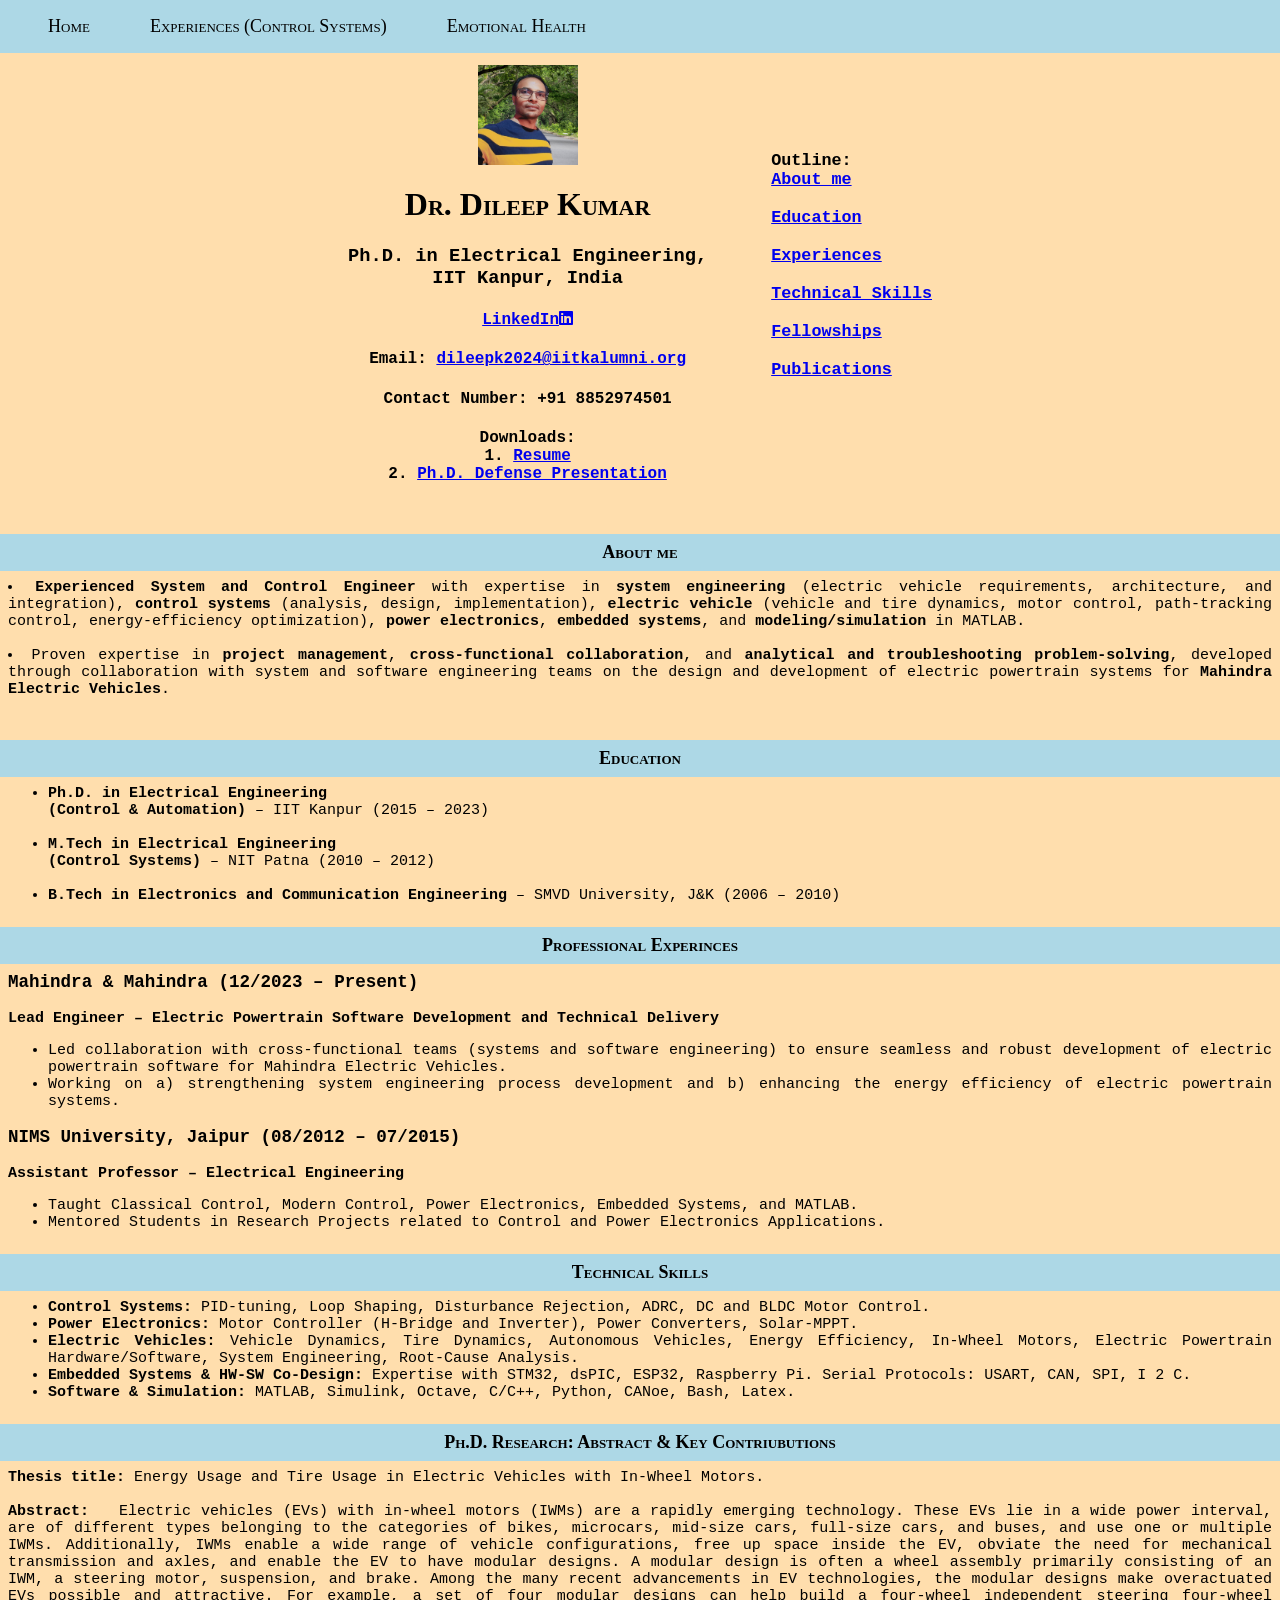
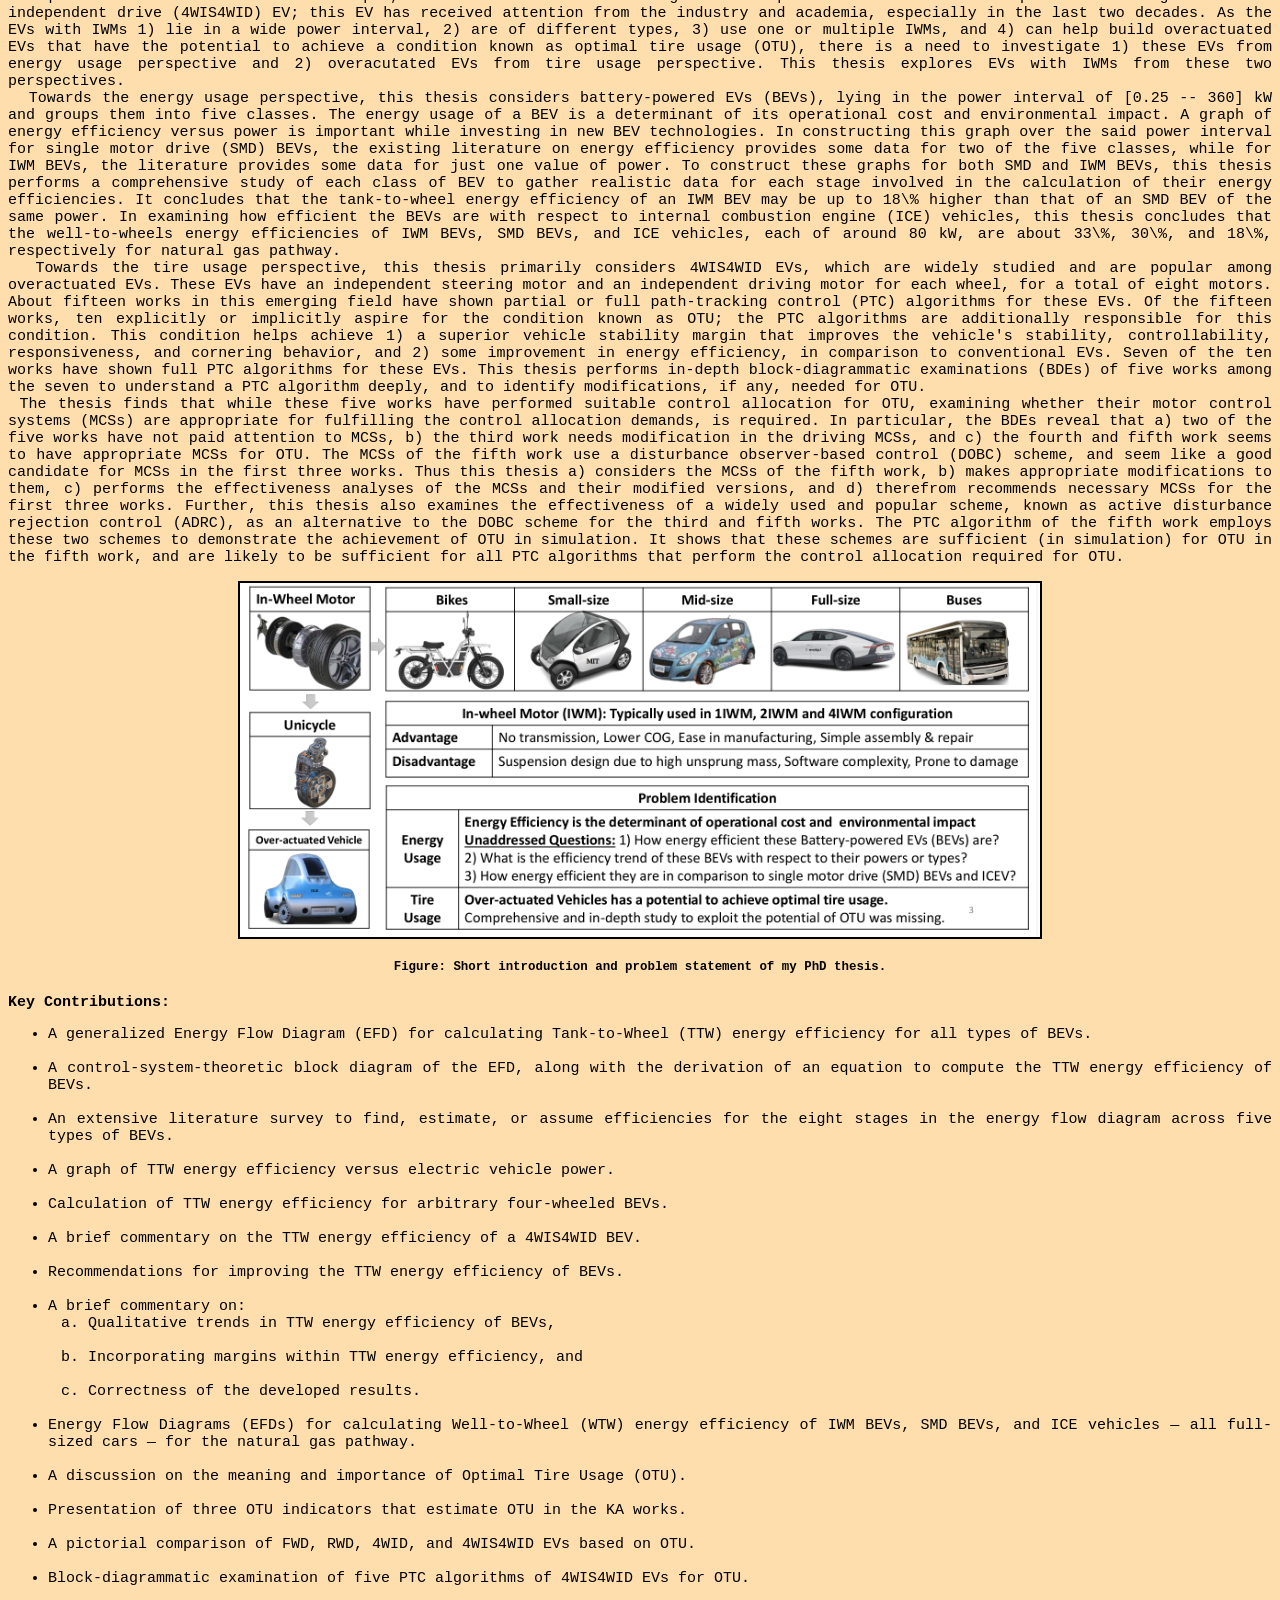
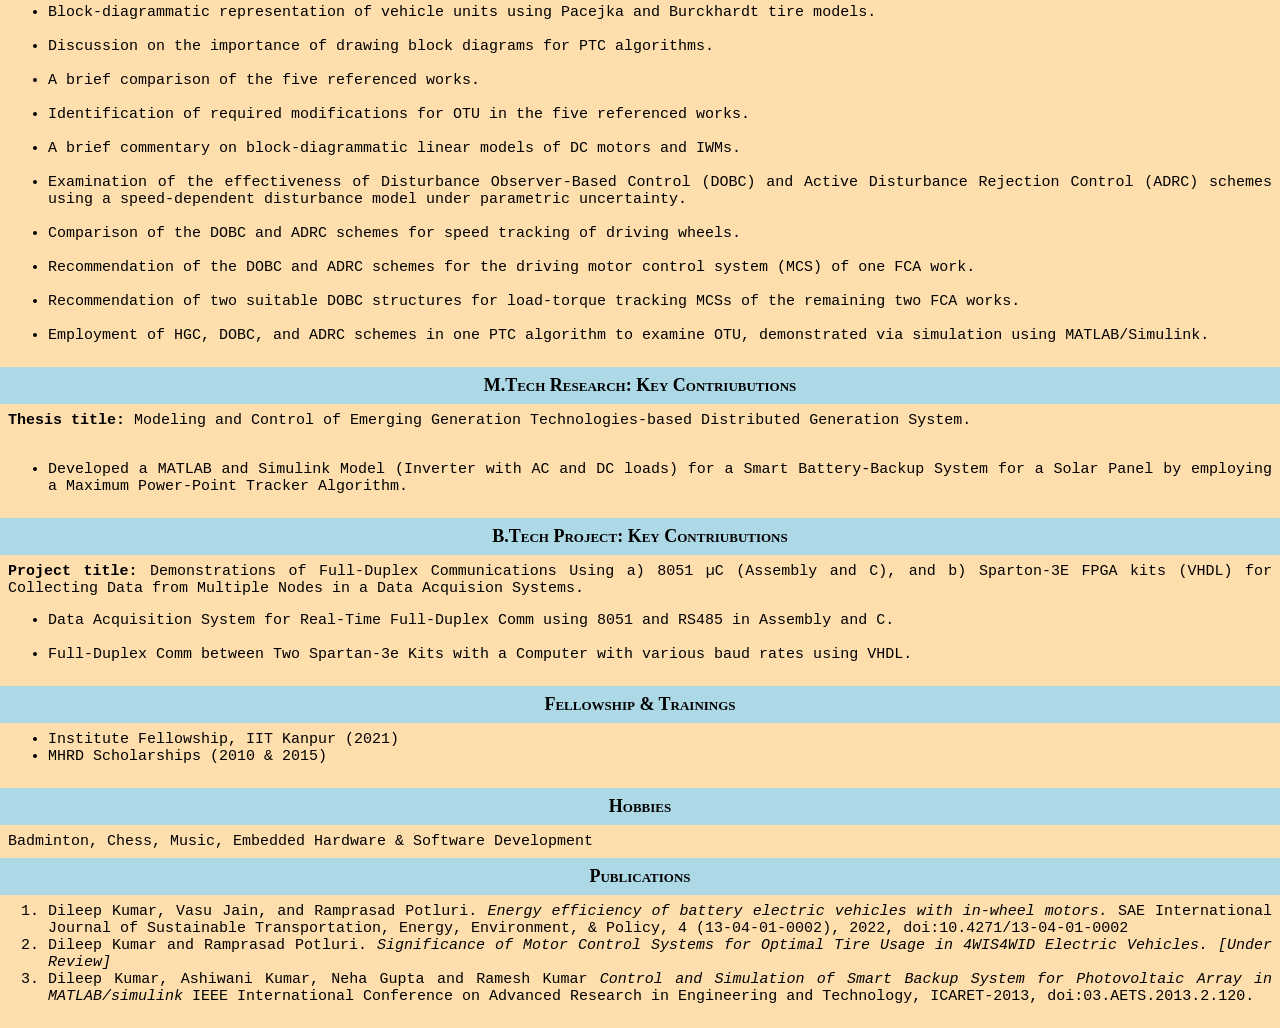
==== index.html @ 2fe5a723 "Update index.html" ====
<!DOCTYPE html PUBLIC "-//W3C//DTD HTML 4.01 Transitional//EN">

<!DOCTYPE html>
<html lang="en">
<head>

<body bgcolor="#FFDEAD">
<meta charset="utf-8" />
<meta http-equiv="content-type" content="text/html; charset=UTF-8">
<meta http-equiv="X-UA-Compatible" content="IE=edge,chrome=1" />
<title>Dr. Dileep Kumar</title>
<meta name="generator" content="DocPad v6.79.4" />
  <!-- Mobile viewport optimized: h5bp.com/viewport -->
<meta name="viewport" content="width=max-width" />
 <link rel="stylesheet" href="https://cdnjs.cloudflare.com/ajax/libs/font-awesome/6.5.0/css/all.min.css" />
 
    <style>
        body {
            margin: 0;
	    font-family:  "Georgia";
        }
        .navbar {
            background-color: lightblue;
            overflow: hidden;
            display: flex;
            padding: 16px 20px;
        }
        .navbar a {
            color: black;
            text-decoration: none;
            padding: 3px 20px;
            margin: 0 8px;
            font-size: 18px;
        }
        .navbar a:hover {
            background-color: blue;
            border-radius: 2px;
        }
    </style>

       <div class="navbar" > <font style="font-family: Georgia;
   font-variant: small-caps; font-size: 100%"> 
       <a href="index.html">Home</a>
     <!-----    <a href="Research.html">Research Works</a> --->
        <a href="Expertise.html">  Experiences (Control Systems)</a>
	<a href="Emotional.html"> Emotional Health</a>
	</font>
       </div>
       
 <!----- <font face="verdana ref"> --->


      <font face="Courier New">
 <table cellspacing="0" cellpadding="12" border="0" align="center">
  <tbody>
   <tr>
 <td  align="center" bgcolor="#FFDEAD">
       <img src="Photo10.png" align="middle" width="100" height="100">
      <h1 align="center"> <font style="font-family: Georgia;
   font-variant: small-caps; font-size: 100%">Dr. Dileep
   Kumar </font> </h1>
      <h3 align="center" > <font style="font-family: courier;
   font-variant:  font-size: 50%"> Ph.D. in Electrical Engineering, <br>
	  IIT Kanpur, India</h3>
      
      <h4 align="center" > <font style="font-family: courier;
   font-variant: font-size:
   50%"> <a href="https://www.linkedin.com/in/dlpkmr53/"
   target="_blank"> LinkedIn<i class="fab fa-linkedin"></i> </a>
      </h4>


      
  
      <h4 align="center" > <font style="font-family: courier;
   font-variant: font-size:
   50%"> 
  Email: <a href="mailto:dileepk2024@iitkalumni.org">dileepk2024@iitkalumni.org</a>
      </h4>

      
      <h4 align="center" > <font style="font-family: courier;
   font-variant: font-size: 50%"> Contact Number: +91 8852974501
      </h4>
      
 <h4 align="center" > <font style="font-family: courier; font-variant:
   font-size: 50%"> Downloads: <br> 1. <a href="Resume_Dileep.pdf" download> Resume</a> <br> 2. <a href="Final_Presentation.pdf" download> Ph.D. Defense Presentation</a>
 </h4>
 
     
      
      

 
    </td>
    <td style="font-size:25" bgcolor="#FFDEAD">

       <header id="header" class="fixed-top">
    <div class="container-fluid d-flex justify-content-between align-items-center">


      <a href="index.html" class="logo"></a>

     

	  <h6 align="left" > <font style="font-family: courier;
   font-variant: font-size: 100%"> 
          <ul style="list-style: none;">
	   <li> <strong> Outline: </strong></li> 
	   <li><a href="#Aboutme"> About me</a></li> <br>
	   <li><a href="#Education"> Education </a></li> <br>
	   <li><a href="#Experiences"> Experiences </a></li> <br>
           <li><a href="#Skills">Technical Skills</a></li> <br>
	    <li><a href="#Fellowship">Fellowships</a></li> <br>
          <li><a href="#Publications"> Publications </a></li>
        </ul>
       </h6>

  </header><!-- End Header -->

    </td>
   </tr>

   
  </tbody>
 </table>


 <font face="Courier New">
 <table align="center" cellspacing="0" cellpadding="8" border="0">
  <tbody>
       <tr>

     
   </tr>
    
    
 <!---------------------Personal Information----------------------------->


   
   <tr id="Aboutme"> 
    <td  colspan="2" align="middle" bgcolor="lightblue" style="font-size:18"> 
   <b><font style="font-family: Georgia; font-variant: small-caps;
   font-size: 100%">About me </font> </b>
    </td>
   </tr>
  
   <tr>
    <td  colspan="2" style="font-size:15" bgcolor="#FFDEAD" align = "justify">
   <li> <strong>Experienced System and Control Engineer</strong> with expertise in 
  <strong>system engineering</strong> (electric vehicle requirements, architecture, and integration), 
  <strong>control systems</strong> (analysis, design, implementation), 
  <strong>electric vehicle</strong> (vehicle and tire dynamics, motor
  control, path-tracking control, energy-efficiency optimization),
  <strong>power electronics</strong>, 
  <strong>embedded systems</strong>, and 
  <strong>modeling/simulation</strong> in MATLAB. </li> <br>


 <li> Proven expertise in <strong>project management</strong>, 
    <strong>cross-functional collaboration</strong>, and 
  <strong>analytical and troubleshooting problem-solving</strong>, 
  developed through collaboration with system and software engineering teams 
  on the design and development of electric powertrain systems for 
  <strong>Mahindra Electric Vehicles</strong>.  </li> <br>
<br>


    </td> <br>

   


 
   

   </tr>

  
   
  <tr id="Education">
    <td colspan="2" align="middle" bgcolor="lightblue"
    style="font-size:18">
   <b><font style="font-family: Georgia; font-variant: small-caps;
   font-size: 100%"> Education</font> </b>
    </td>
  </tr>

  
   <tr>
    <td  colspan="2" style="font-size:15" bgcolor="#FFDEAD" align = "justify">
 <ul>
            <li><strong>Ph.D. in Electrical Engineering <br> (Control & Automation)</strong> – IIT Kanpur (2015 – 2023)</li> <br>
            <li><strong>M.Tech in Electrical Engineering <br> (Control Systems)</strong> – NIT Patna (2010 – 2012)</li> <br>
            <li><strong>B.Tech in Electronics and Communication Engineering</strong> – SMVD University, J&K (2006 – 2010)</li>
        </ul>
    </td>
   </tr>


    <tr id="Experiences">
    <td colspan="2" align="middle" bgcolor="lightblue"
    style="font-size:18">
   <b><font style="font-family: Georgia; font-variant: small-caps;
   font-size: 100%"> Professional Experinces</font> </b>
    </td>
  </tr>

  
   <tr>
    <td  colspan="2" style="font-size:15" bgcolor="#FFDEAD" align = "justify">
 <h3>Mahindra & Mahindra (12/2023 – Present)</h3>
        <p><strong>Lead Engineer – Electric Powertrain Software Development and Technical  Delivery</strong></p>
        <ul>
                       <li>Led collaboration with cross-functional
teams (systems and software engineering) to ensure seamless and robust
development of electric powertrain software for Mahindra Electric
			 Vehicles.</li>

		       <li> Working on a) strengthening system
engineering process development and b) enhancing the energy efficiency
of electric powertrain systems. </li>
	</ul>
        
        <h3>NIMS University, Jaipur (08/2012 – 07/2015)</h3>
        <p><strong>Assistant Professor – Electrical Engineering</strong></p>
        <ul>
          <li>Taught Classical Control, Modern Control, Power Electronics, Embedded Systems, and MATLAB. </li>
	  <li> Mentored Students in Research Projects related to Control and Power Electronics Applications. </li>
        </ul>
       

    </td>

   </tr>
 


   
    <tr id="Skills">
    <td colspan="2" align="middle" bgcolor="lightblue"
    style="font-size:18">
   <b><font style="font-family: Georgia; font-variant: small-caps;
   font-size: 100%"> Technical Skills</font> </b>
    </td>
  </tr>

  
   <tr>
    <td  colspan="2" style="font-size:15" bgcolor="#FFDEAD" align = "justify">


       <ul>


	 <li><strong>	 Control Systems:</strong>  PID-tuning, Loop Shaping, Disturbance Rejection, ADRC, DC and BLDC Motor Control.</li>

	 
	 <li><strong> Power Electronics:</strong>  Motor Controller (H-Bridge
	 and Inverter), Power Converters, Solar-MPPT.</li>

	 <li><strong> Electric Vehicles:</strong>  Vehicle Dynamics, Tire
Dynamics, Autonomous Vehicles, Energy Efficiency, In-Wheel Motors,
Electric Powertrain Hardware/Software, System Engineering, Root-Cause
Analysis.
</li>
	 
	 <li><strong>Embedded Systems & HW-SW Co-Design:</strong>  Expertise
	 with STM32, dsPIC, ESP32, Raspberry Pi.  Serial Protocols:
	 USART, CAN, SPI, I 2 C.

	 
	 <li><strong> Software & Simulation:</strong>  MATLAB, Simulink, Octave,
C/C++, Python, CANoe, Bash, Latex.</li>

	 
	
    </td>

   </tr>

   
  <tr id="Education">
    <td colspan="2" align="middle" bgcolor="lightblue"
    style="font-size:18">
   <b><font style="font-family: Georgia; font-variant: small-caps;
   font-size: 100%">  Ph.D. Research: Abstract & Key Contriubutions</font> </b>
    </td>
  </tr>

  
   <tr>
    <td  colspan="2" style="font-size:15" bgcolor="#FFDEAD" align = "justify">
      
	
      <strong> Thesis title: </strong> Energy Usage and Tire Usage in
      Electric Vehicles with In-Wheel Motors. <br> <br>

      <strong> Abstract: </strong> &nbsp; Electric vehicles (EVs) with
  in-wheel motors (IWMs) are a rapidly emerging technology. These EVs
  lie in a wide power interval, are of different types belonging to
  the categories of bikes, microcars, mid-size cars, full-size cars,
  and buses, and use one or multiple IWMs. Additionally, IWMs enable a
  wide range of vehicle configurations, free up space inside the EV,
  obviate the need for mechanical transmission and axles, and enable
  the EV to have modular designs. A modular design is often a wheel
  assembly primarily consisting of an IWM, a steering motor,
  suspension, and brake.  Among the many recent advancements in EV
  technologies, the modular designs make overactuated EVs possible and
  attractive. For example, a set of four modular designs can help
  build a four-wheel independent steering four-wheel independent drive
  (4WIS4WID) EV; this EV has received attention from the industry and
  academia, especially in the last two decades. As the EVs with IWMs
  1) lie in a wide power interval, 2) are of different types, 3) use
  one or multiple IWMs, and 4) can help build overactuated EVs that
  have the potential to achieve a condition known as optimal tire
  usage (OTU), there is a need to investigate 1) these EVs from energy
  usage perspective and 2) overacutated EVs from tire usage
  perspective. This thesis explores EVs with IWMs from these two
  perspectives.
<br>
 &nbsp; Towards the energy usage perspective, this thesis considers
  battery-powered EVs (BEVs), lying in the power interval of [0.25 --
  360] kW and groups them into five classes. The energy usage of a BEV
  is a determinant of its operational cost and environmental impact. A
  graph of energy efficiency versus power is important while investing
  in new BEV technologies. In constructing this graph over the said
  power interval for single motor drive (SMD) BEVs, the existing
  literature on energy efficiency provides some data for two of the
  five classes, while for IWM BEVs, the literature provides some data
  for just one value of power. To construct these graphs for both SMD
  and IWM BEVs, this thesis performs a comprehensive study of each
  class of BEV to gather realistic data for each stage involved in the
  calculation of their energy efficiencies. It concludes that the
  tank-to-wheel energy efficiency of an IWM BEV may be up to 18\%
  higher than that of an SMD BEV of the same power. In examining how
  efficient the BEVs are with respect to internal combustion engine
  (ICE) vehicles, this thesis concludes that the well-to-wheels energy
  efficiencies of IWM BEVs, SMD BEVs, and ICE vehicles, each of around
  80 kW, are about 33\%, 30\%, and 18\%, respectively for natural gas
  pathway.
<br>
 &nbsp; Towards the tire usage perspective, this thesis primarily considers
  4WIS4WID EVs, which are widely studied and are popular among
  overactuated EVs. These EVs have an independent steering motor and
  an independent driving motor for each wheel, for a total of eight
  motors. About fifteen works in this emerging field have shown
  partial or full path-tracking control (PTC) algorithms for these
  EVs. Of the fifteen works, ten explicitly or implicitly aspire for
  the condition known as OTU; the PTC algorithms are additionally
  responsible for this condition. This condition helps achieve 1) a
  superior vehicle stability margin that improves the vehicle's
  stability, controllability, responsiveness, and cornering behavior,
  and 2) some improvement in energy efficiency, in comparison to
  conventional EVs. Seven of the ten works have shown full PTC
  algorithms for these EVs. This thesis performs in-depth
  block-diagrammatic examinations (BDEs) of five works among the seven
  to understand a PTC algorithm deeply, and to identify modifications,
  if any, needed for OTU.

      <br>
  &nbsp;The thesis finds that while these five works have performed suitable
  control allocation for OTU, examining whether their motor control
  systems (MCSs) are appropriate for fulfilling the control allocation
  demands, is required. In particular, the BDEs reveal that a) two of
  the five works have not paid attention to MCSs, b) the third work
  needs modification in the driving MCSs, and c) the fourth and fifth
  work seems to have appropriate MCSs for OTU. The MCSs of the fifth
  work use a disturbance observer-based control (DOBC) scheme, and
  seem like a good candidate for MCSs in the first three works. Thus
  this thesis a) considers the MCSs of the fifth work, b) makes
  appropriate modifications to them, c) performs the effectiveness
  analyses of the MCSs and their modified versions, and d) therefrom
  recommends necessary MCSs for the first three works. Further, this
  thesis also examines the effectiveness of a widely used and popular
  scheme, known as active disturbance rejection control (ADRC), as an
  alternative to the DOBC scheme for the third and fifth works. The
  PTC algorithm of the fifth work employs these two schemes to
  demonstrate the achievement of OTU in simulation. It shows that
  these schemes are sufficient (in simulation) for OTU in the fifth
  work, and are likely to be sufficient for all PTC algorithms that
      perform the control allocation required for OTU.
      <br> 

      
       <center>
	 <figure>
	   <img src="PS.png" alt="Description of image" style="border: 2px solid #000; border-radius: 0px; width: 800px; ">
	    <figcaption> <h5> Figure: Short introduction and problem
	    statement of my PhD thesis. </h5> </figcaption>
    </figure>
       </center>
       
<strong> Key Contributions: </strong>
<ul>
  <li>A generalized Energy Flow Diagram (EFD) for calculating Tank-to-Wheel (TTW) energy efficiency for all types of BEVs.</li> <br>
  
  <li>A control-system-theoretic block diagram of the EFD, along with the derivation of an equation to compute the TTW energy efficiency of BEVs.</li><br>
  
  <li>An extensive literature survey to find, estimate, or assume efficiencies for the eight stages in the energy flow diagram across five types of BEVs.</li><br>
  
  <li>A graph of TTW energy efficiency versus electric vehicle power.</li>
  <br>
  <li>Calculation of TTW energy efficiency for arbitrary four-wheeled BEVs.</li><br>
  
  <li>A brief commentary on the TTW energy efficiency of a 4WIS4WID BEV.</li><br>
  
  <li>Recommendations for improving the TTW energy efficiency of BEVs.</li><br>
  
  <li>A brief commentary on:  
    <ol type="a">
      <li>Qualitative trends in TTW energy efficiency of BEVs,</li><br>
      <li>Incorporating margins within TTW energy efficiency, and</li><br>
      <li>Correctness of the developed results.</li><br>
    </ol>
  </li>
  
  <li>Energy Flow Diagrams (EFDs) for calculating Well-to-Wheel (WTW) energy efficiency of IWM BEVs, SMD BEVs, and ICE vehicles — all full-sized cars — for the natural gas pathway.</li><br>
  
  <li>A discussion on the meaning and importance of Optimal Tire Usage (OTU).</li><br>
  
  <li>Presentation of three OTU indicators that estimate OTU in the KA works.</li><br>
  
  <li>A pictorial comparison of FWD, RWD, 4WID, and 4WIS4WID EVs based on OTU.</li><br>
  
  <li>Block-diagrammatic examination of five PTC algorithms of 4WIS4WID EVs for OTU.</li><br>
  
  <li>Block-diagrammatic representation of vehicle units using Pacejka and Burckhardt tire models.</li><br>
  
  <li>Discussion on the importance of drawing block diagrams for PTC algorithms.</li><br>
  
  <li>A brief comparison of the five referenced works.</li><br>
  
  <li>Identification of required modifications for OTU in the five referenced works.</li><br>
  
  <li>A brief commentary on block-diagrammatic linear models of DC motors and IWMs.</li><br>
  
  <li>Examination of the effectiveness of Disturbance Observer-Based Control (DOBC) and Active Disturbance Rejection Control (ADRC) schemes using a speed-dependent disturbance model under parametric uncertainty.</li><br>
  
  <li>Comparison of the DOBC and ADRC schemes for speed tracking of driving wheels.</li><br>
  
  <li>Recommendation of the DOBC and ADRC schemes for the driving motor control system (MCS) of one FCA work.</li><br>
  
  <li>Recommendation of two suitable DOBC structures for load-torque tracking MCSs of the remaining two FCA works.</li><br>
  
  <li>Employment of HGC, DOBC, and ADRC schemes in one PTC algorithm to examine OTU, demonstrated via simulation using MATLAB/Simulink.</li>
</ul>
    </td>
   </tr>


     
  <tr id="Education">
    <td colspan="2" align="middle" bgcolor="lightblue"
    style="font-size:18">
   <b><font style="font-family: Georgia; font-variant: small-caps;
   font-size: 100%">  M.Tech Research: Key Contriubutions</font> </b>
    </td>
  </tr>

  
   <tr>
    <td  colspan="2" style="font-size:15" bgcolor="#FFDEAD" align = "justify">
      

	 <strong> Thesis title: </strong> Modeling and Control of Emerging Generation Technologies-based Distributed Generation System.

      <ul> 
      <br> 
            <li> Developed a MATLAB and Simulink Model (Inverter with
AC and DC loads) for a Smart Battery-Backup System for a Solar Panel
by employing a Maximum Power-Point Tracker Algorithm.</li> 
        </ul>
    </td>
   </tr>

     
  <tr id="Education">
    <td colspan="2" align="middle" bgcolor="lightblue"
    style="font-size:18">
   <b><font style="font-family: Georgia; font-variant: small-caps;
   font-size: 100%">  B.Tech Project: Key Contriubutions</font> </b>
    </td>
  </tr>

  
   <tr>
    <td  colspan="2" style="font-size:15" bgcolor="#FFDEAD" align = "justify">
      

	<strong> Project title: </strong> Demonstrations of Full-Duplex
       Communications Using a) 8051 µC (Assembly and C), and b) Sparton-3E
       FPGA kits (VHDL) for Collecting Data from Multiple Nodes in a
	Data Acquision Systems. <br>
	<ul>
            <li> Data Acquisition System for Real-Time Full-Duplex
	      Comm using 8051 and RS485 in Assembly and C. </li> <br>
	    <li>Full-Duplex Comm between Two Spartan-3e Kits with a
Computer with various baud rates using VHDL. </li>
        </ul>
    </td>
   </tr>

   
    <tr id="Fellowship">
    <td colspan="2" align="middle" bgcolor="lightblue"
    style="font-size:18">
   <b><font style="font-family: Georgia; font-variant: small-caps;
   font-size: 100%"> Fellowship & Trainings</font> </b>
    </td>
  </tr>

  
   <tr>
    <td  colspan="2" style="font-size:15" bgcolor="#FFDEAD" align = "justify">

 <ul>
            <li>Institute Fellowship, IIT Kanpur (2021)</li>
            <li>MHRD Scholarships (2010 & 2015)</li>
        </ul>
    </td>

   </tr>


   
   
    <tr>
    <td colspan="2" align="middle" bgcolor="lightblue"
    style="font-size:18">
   <b><font style="font-family: Georgia; font-variant: small-caps;
   font-size: 100%"> Hobbies</font> </b>
    </td>
  </tr>

  
   <tr>
    <td  colspan="2" style="font-size:15" bgcolor="#FFDEAD" align = "justify">


        <p>Badminton, Chess, Music, Embedded Hardware & Software Development</p>
       
    </td>

   </tr>

    <tr>
    <td colspan="2" align="middle" bgcolor="lightblue"
    style="font-size:18">
   <b> <font style="font-family: Georgia; font-variant: small-caps;
   font-size: 100%">Publications</font></b>     
    </td>
  </tr>
  
   <tr id="Publications" bgcolor="#FFDEAD">
    <td colspan="2" style="font-size:15" align = "justify">
     <ol>
      <li>Dileep Kumar, Vasu Jain, and Ramprasad Potluri.<em> Energy
efficiency of battery electric vehicles with in-wheel motors. </em>
SAE International Journal of Sustainable Transportation, Energy,
Environment, & Policy, 4 (13-04-01-0002), 2022,
	doi:10.4271/13-04-01-0002</li>
       <li>Dileep Kumar and Ramprasad Potluri.<em> Significance of
Motor Control Systems for Optimal Tire Usage in 4WIS4WID Electric
	   Vehicles. [Under Review] </em> </li>
      <li>Dileep Kumar, Ashiwani Kumar, Neha Gupta and Ramesh
Kumar <em> Control and Simulation of Smart Backup System for
Photovoltaic Array in MATLAB/simulink </em> IEEE International
Conference on Advanced Research in Engineering and Technology,
ICARET-2013, doi:03.AETS.2013.2.120. </li>
    </ol></td>
   </tr>

 
   
  </tbody>
 </table>

</body>
</html>
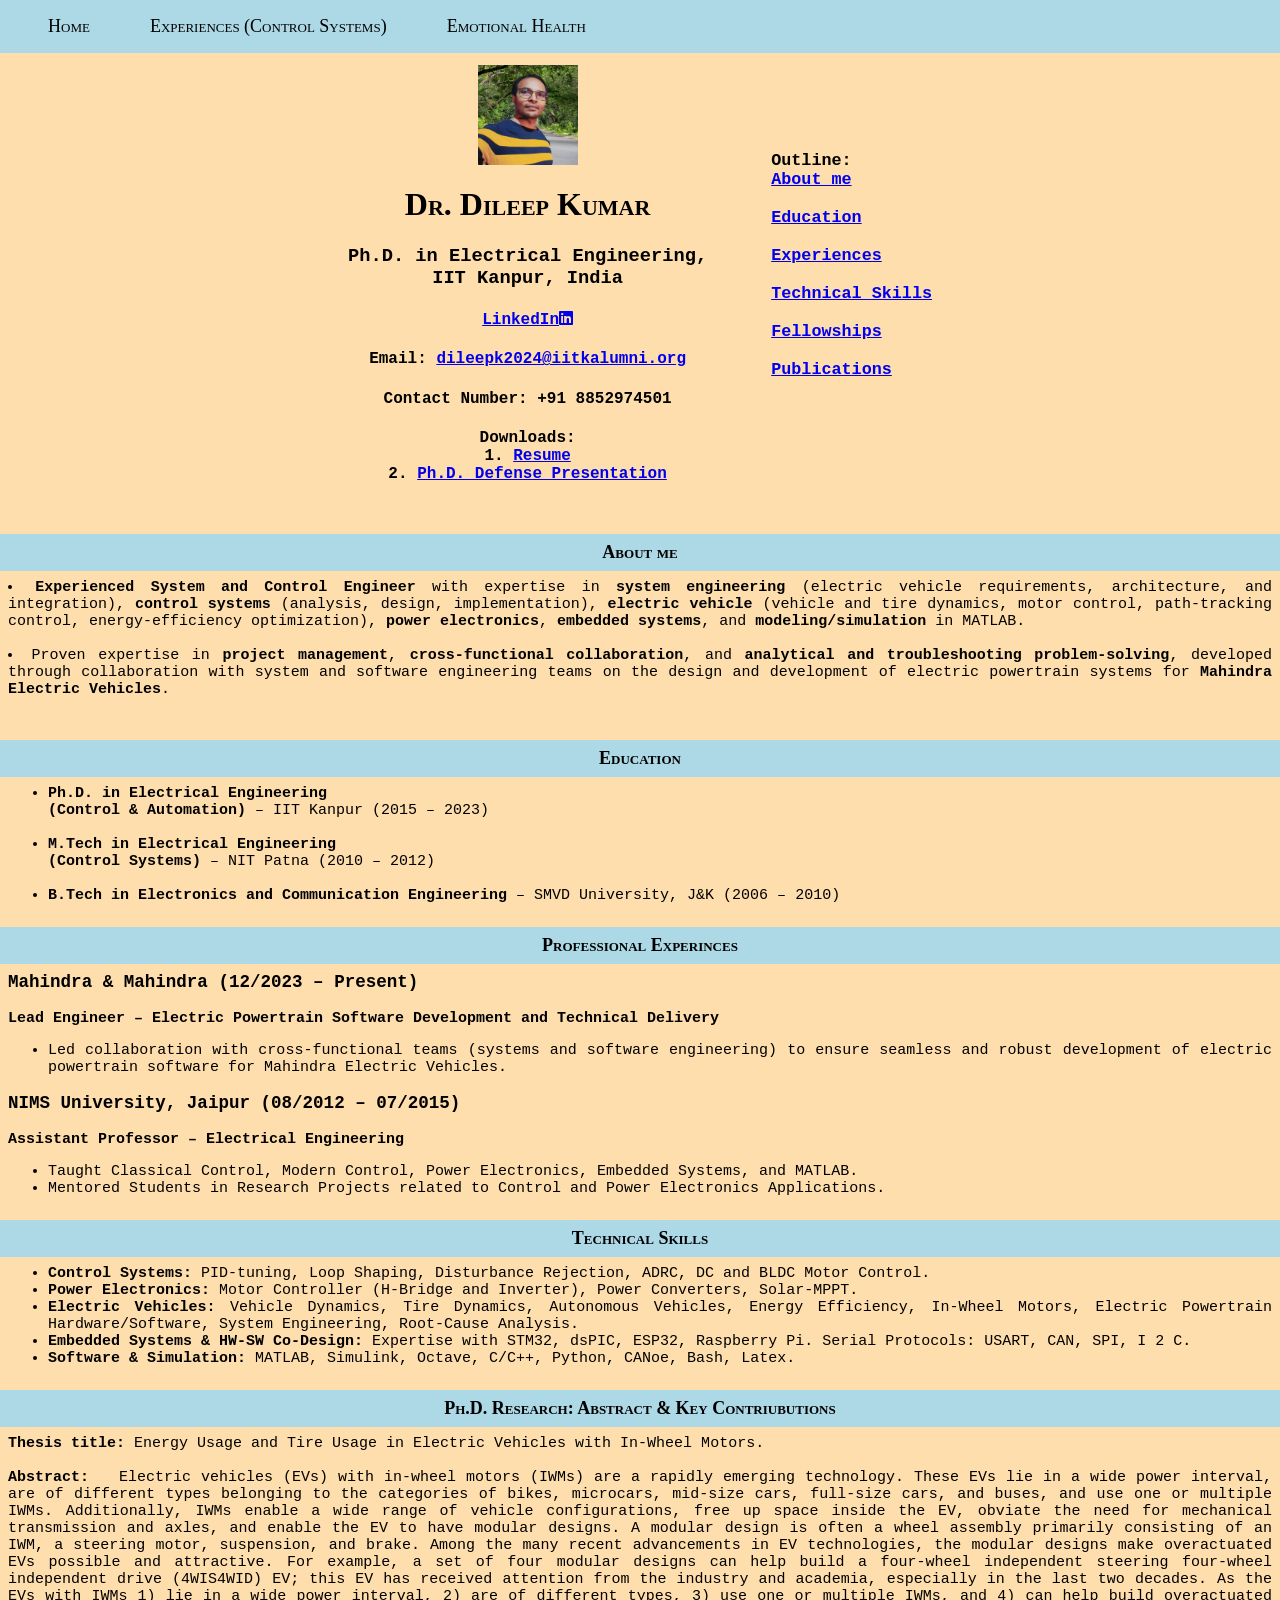
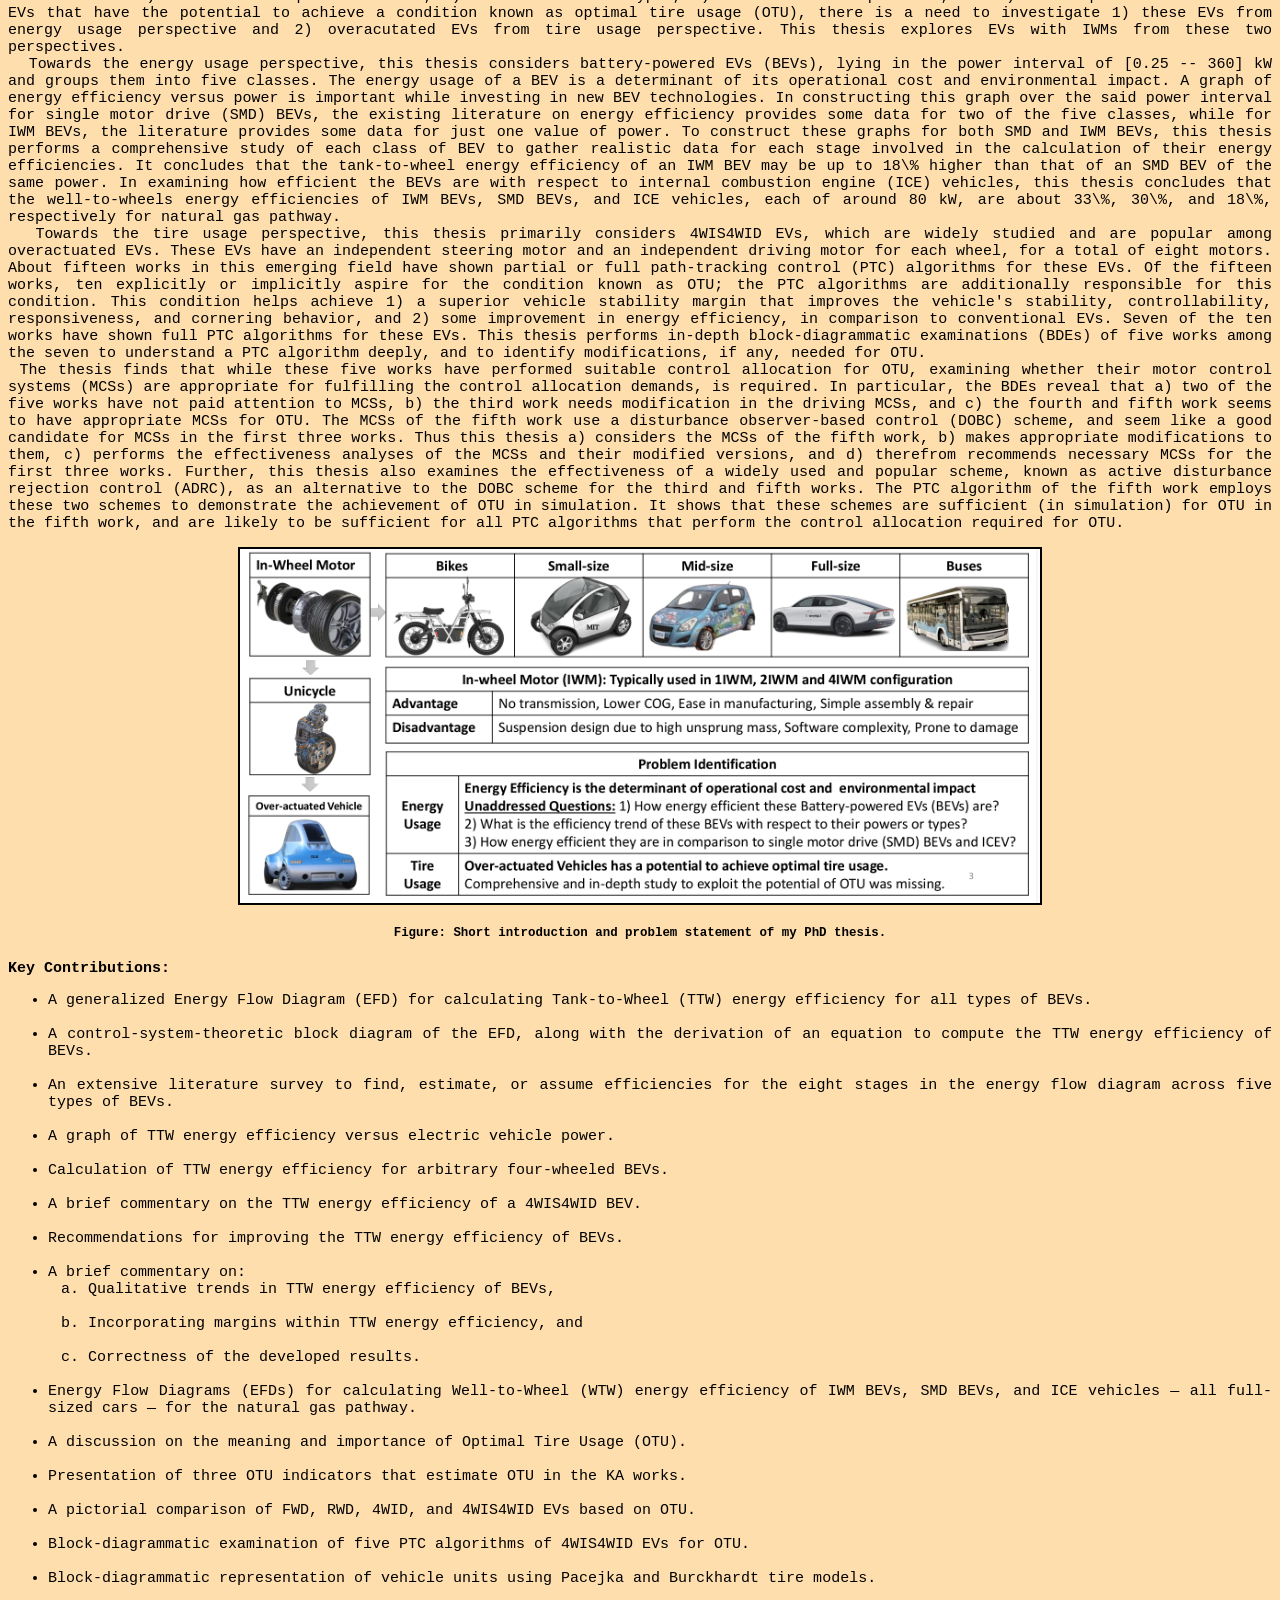
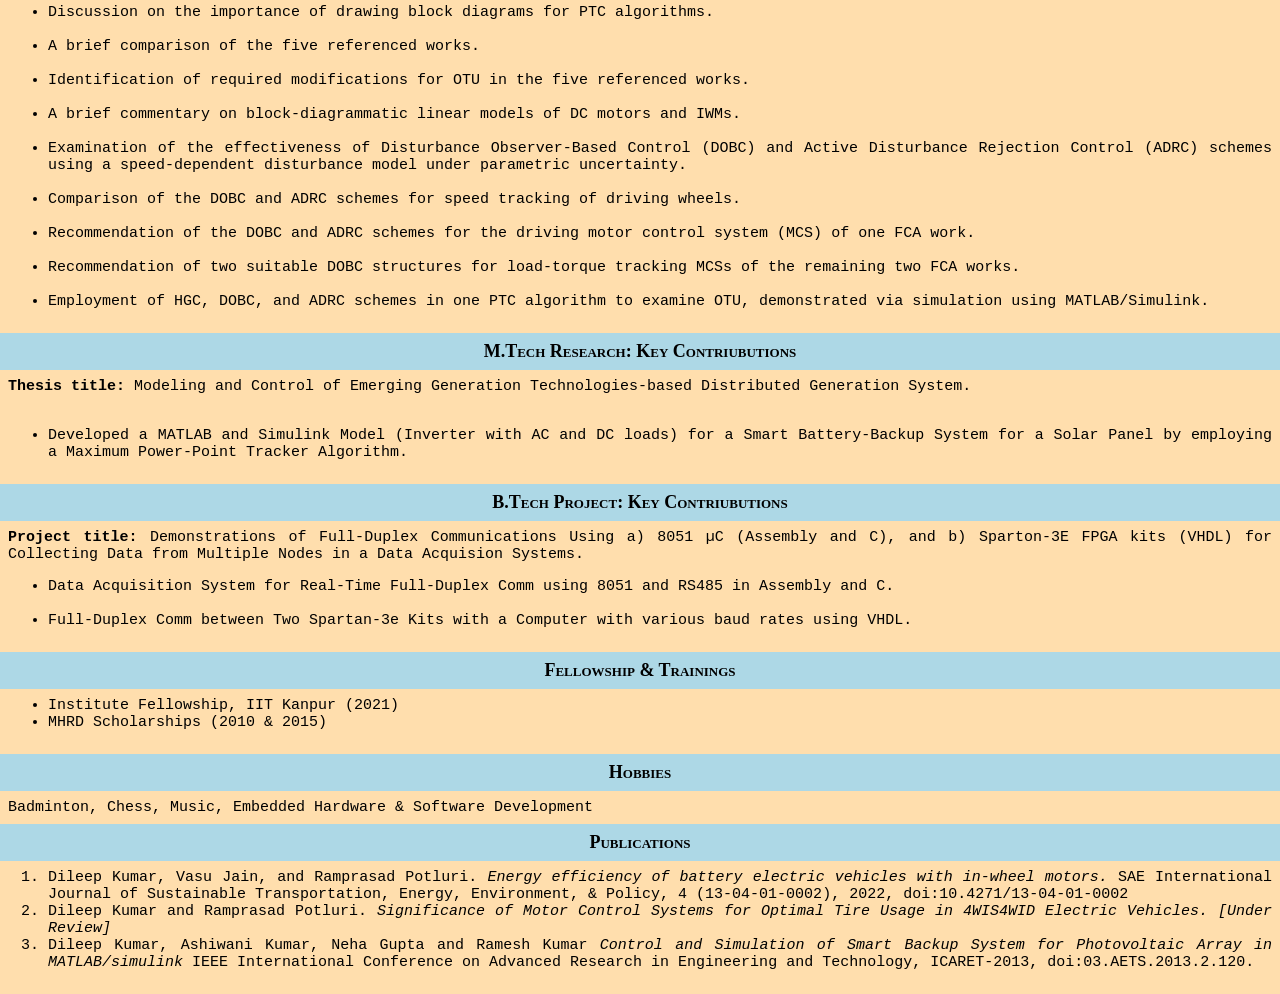
==== commit fd71b5b8: "Update index.html" ====
--- a/index.html
+++ b/index.html
@@ -218,9 +218,6 @@
 development of electric powertrain software for Mahindra Electric
 			 Vehicles.</li>
 
-		       <li> Working on a) strengthening system
-engineering process development and b) enhancing the energy efficiency
-of electric powertrain systems. </li>
 	</ul>
         
         <h3>NIMS University, Jaipur (08/2012 – 07/2015)</h3>
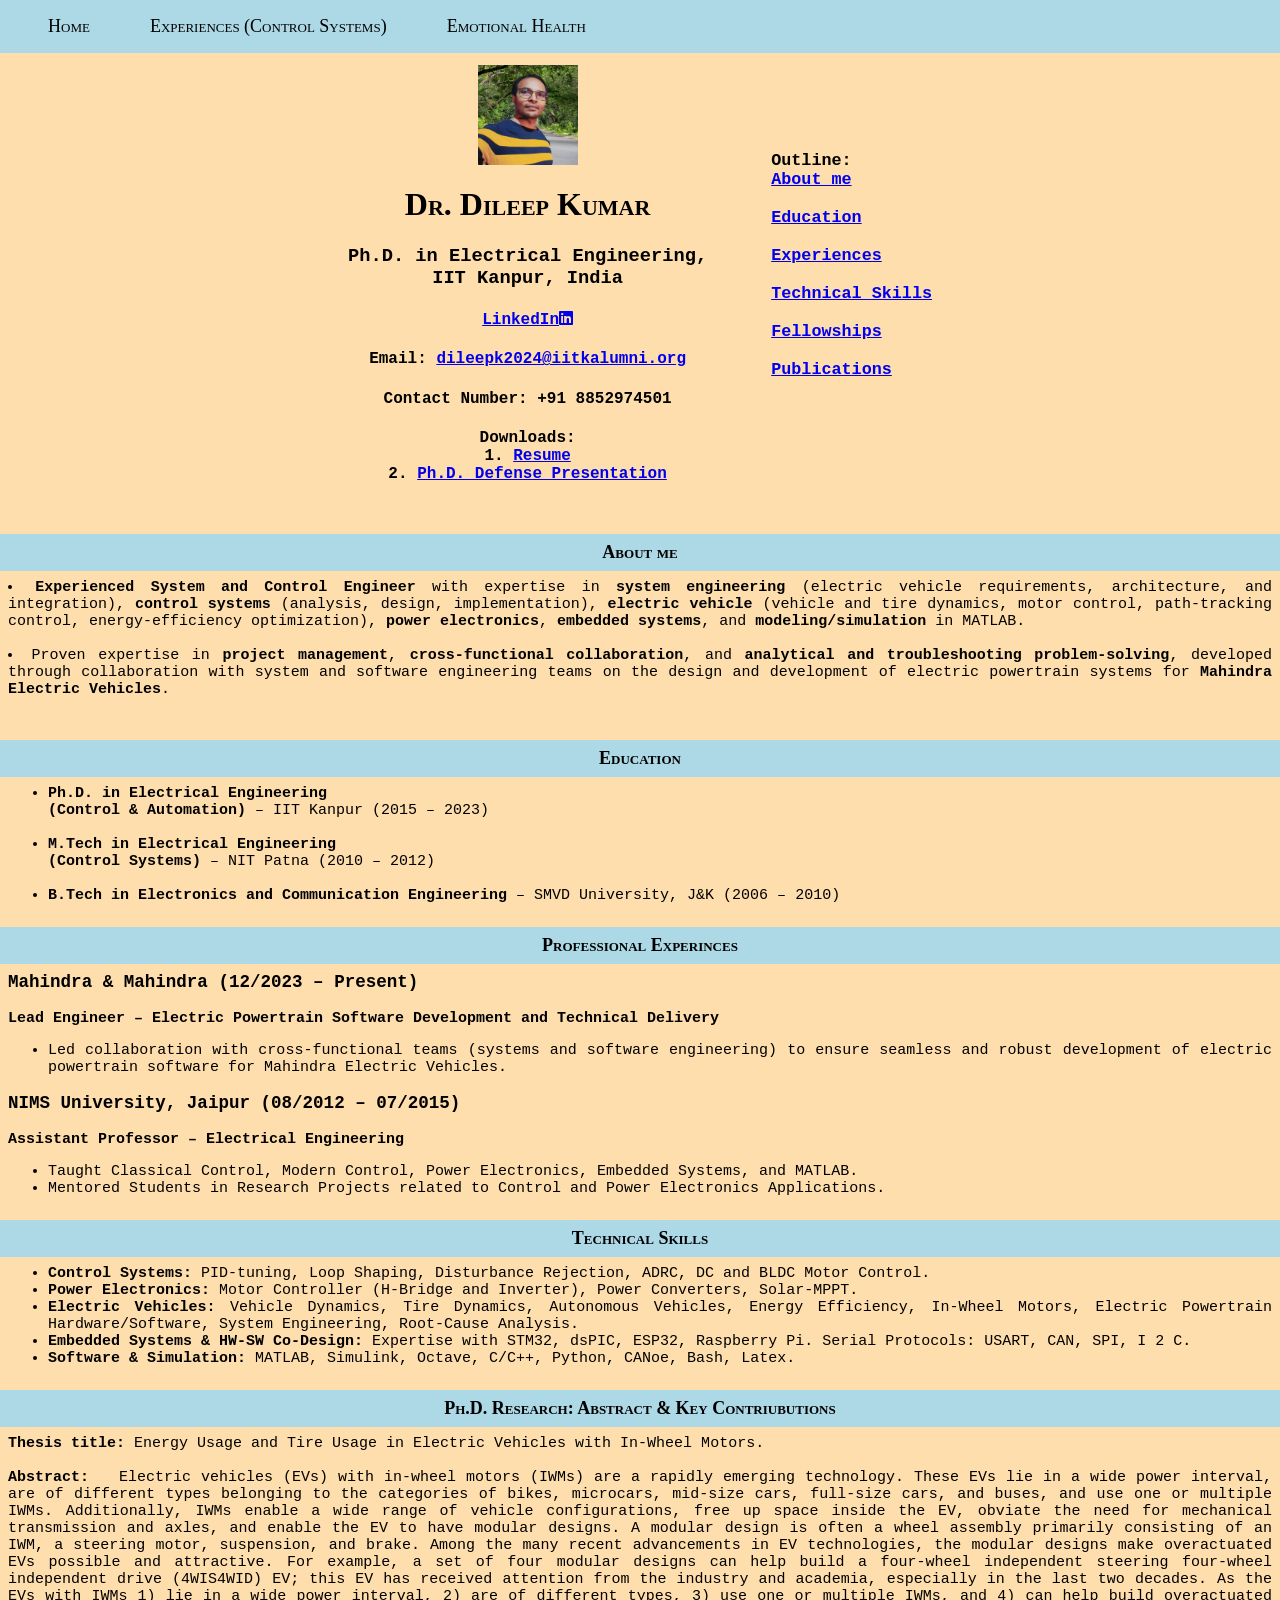
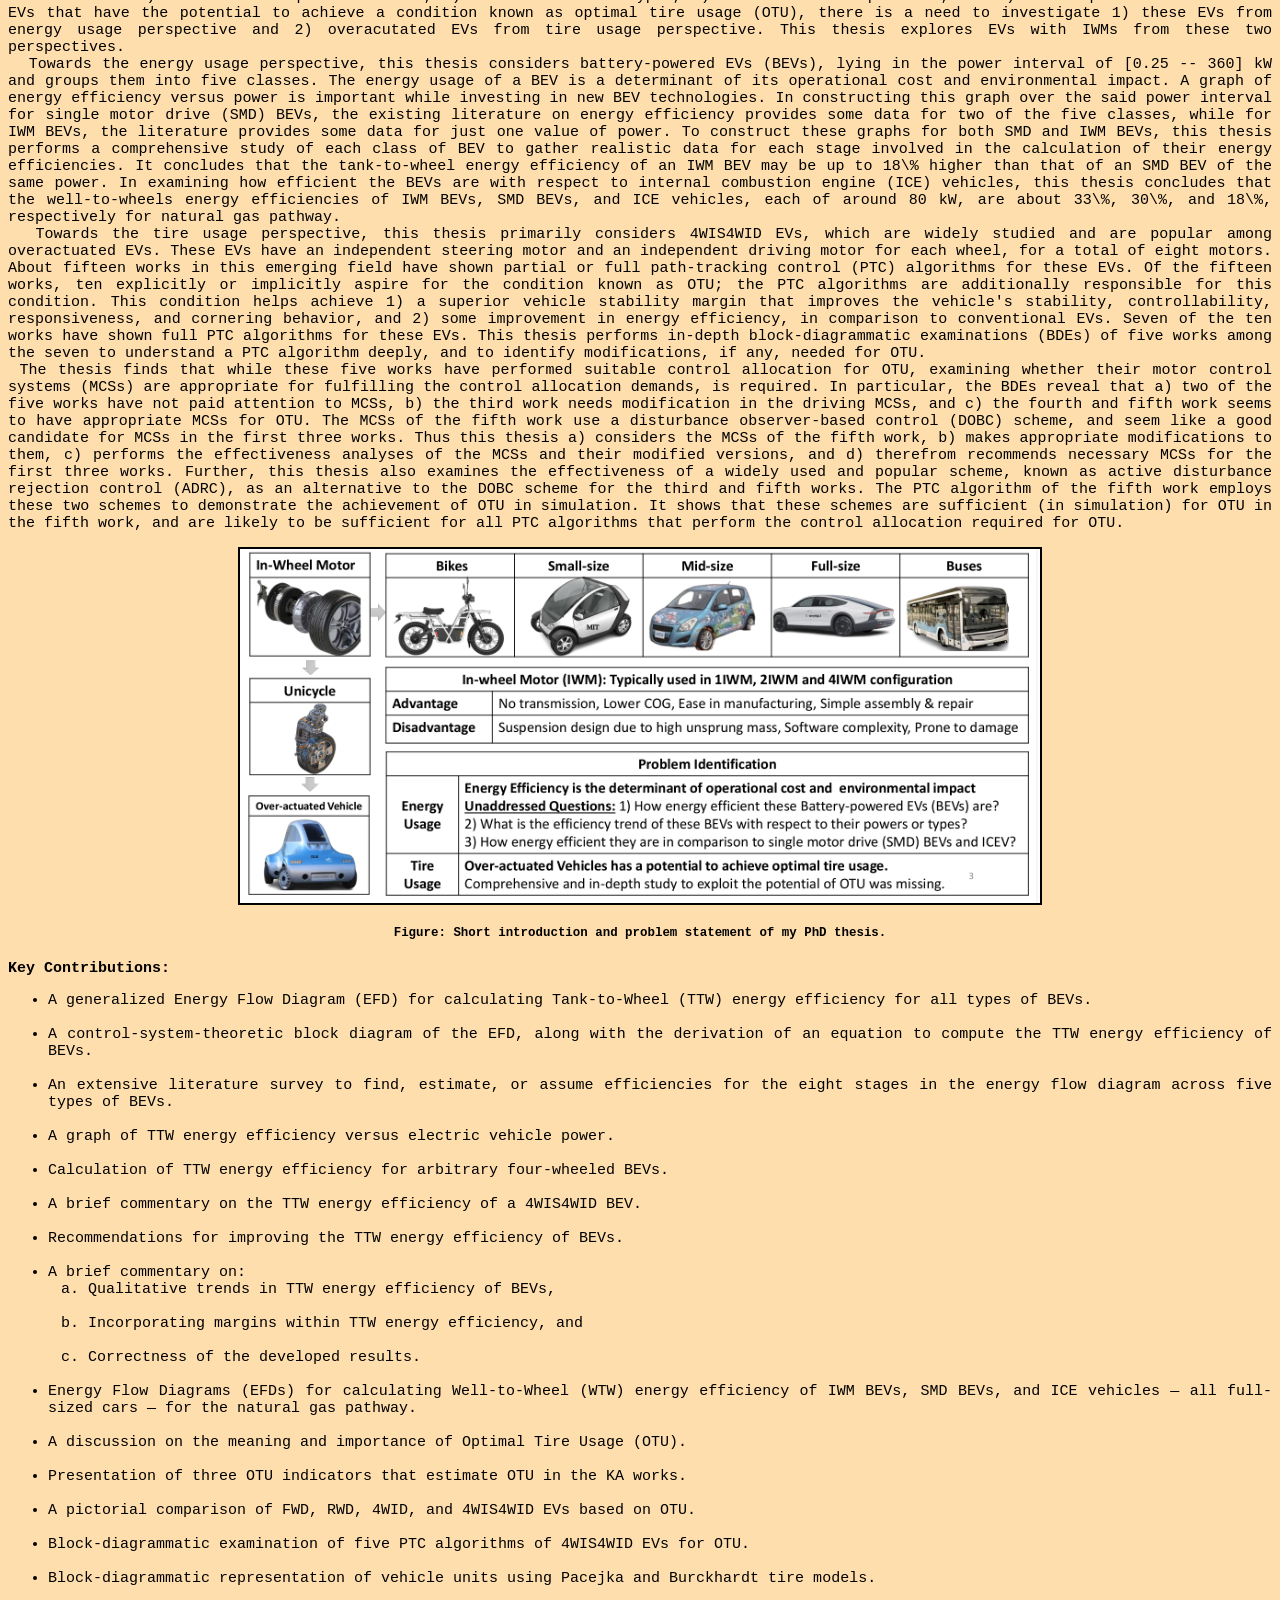
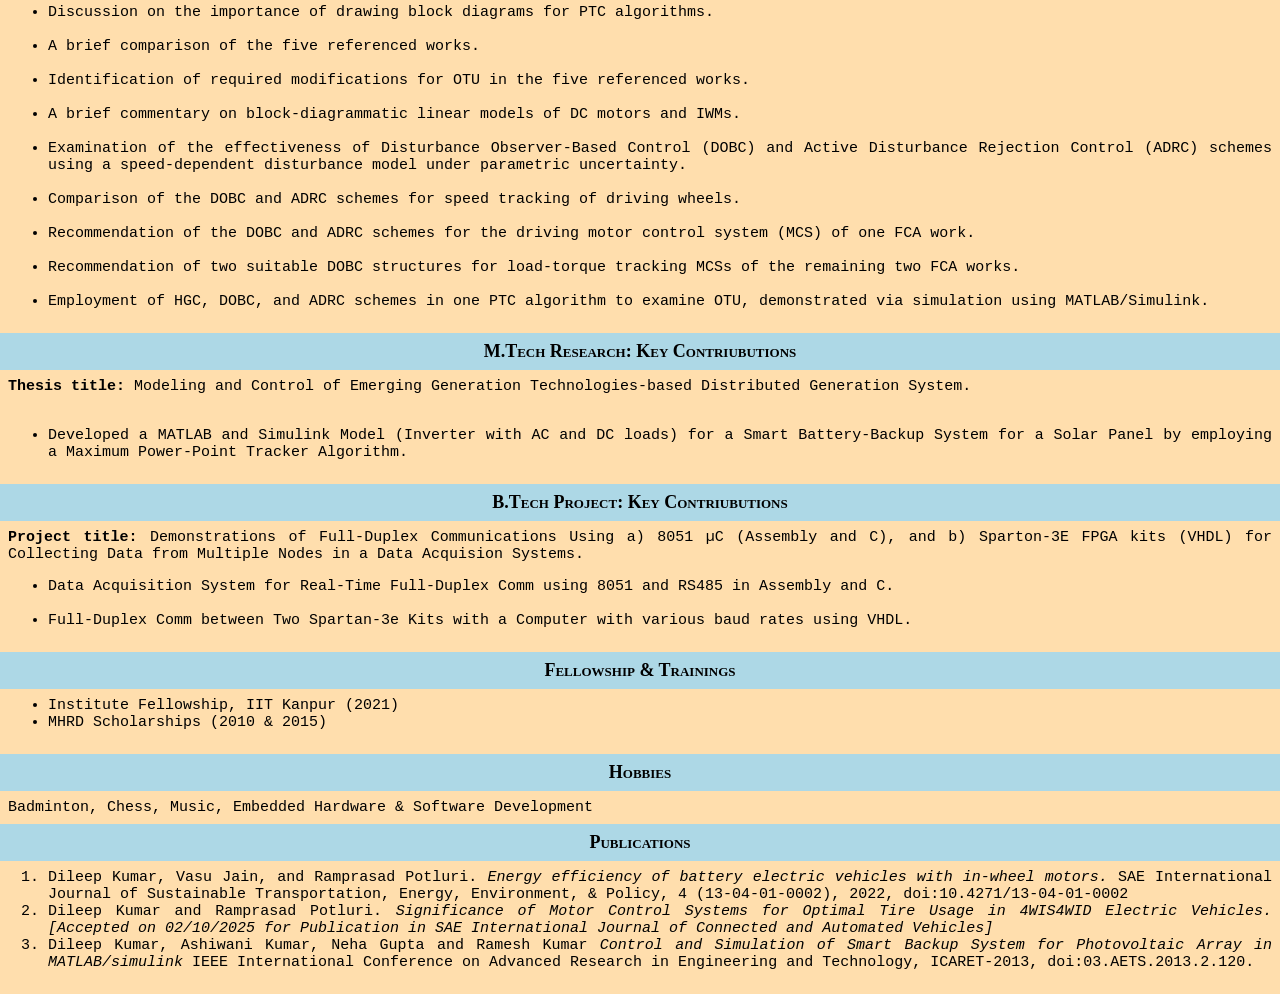
==== commit 2c3a0fcd: "Update index.html" ====
--- a/index.html
+++ b/index.html
@@ -560,7 +560,7 @@
 	doi:10.4271/13-04-01-0002</li>
        <li>Dileep Kumar and Ramprasad Potluri.<em> Significance of
 Motor Control Systems for Optimal Tire Usage in 4WIS4WID Electric
-	   Vehicles. [Under Review] </em> </li>
+	   Vehicles. [Accepted on 02/10/2025 for Publication in SAE International Journal of Connected and Automated Vehicles] </em> </li>
       <li>Dileep Kumar, Ashiwani Kumar, Neha Gupta and Ramesh
 Kumar <em> Control and Simulation of Smart Backup System for
 Photovoltaic Array in MATLAB/simulink </em> IEEE International
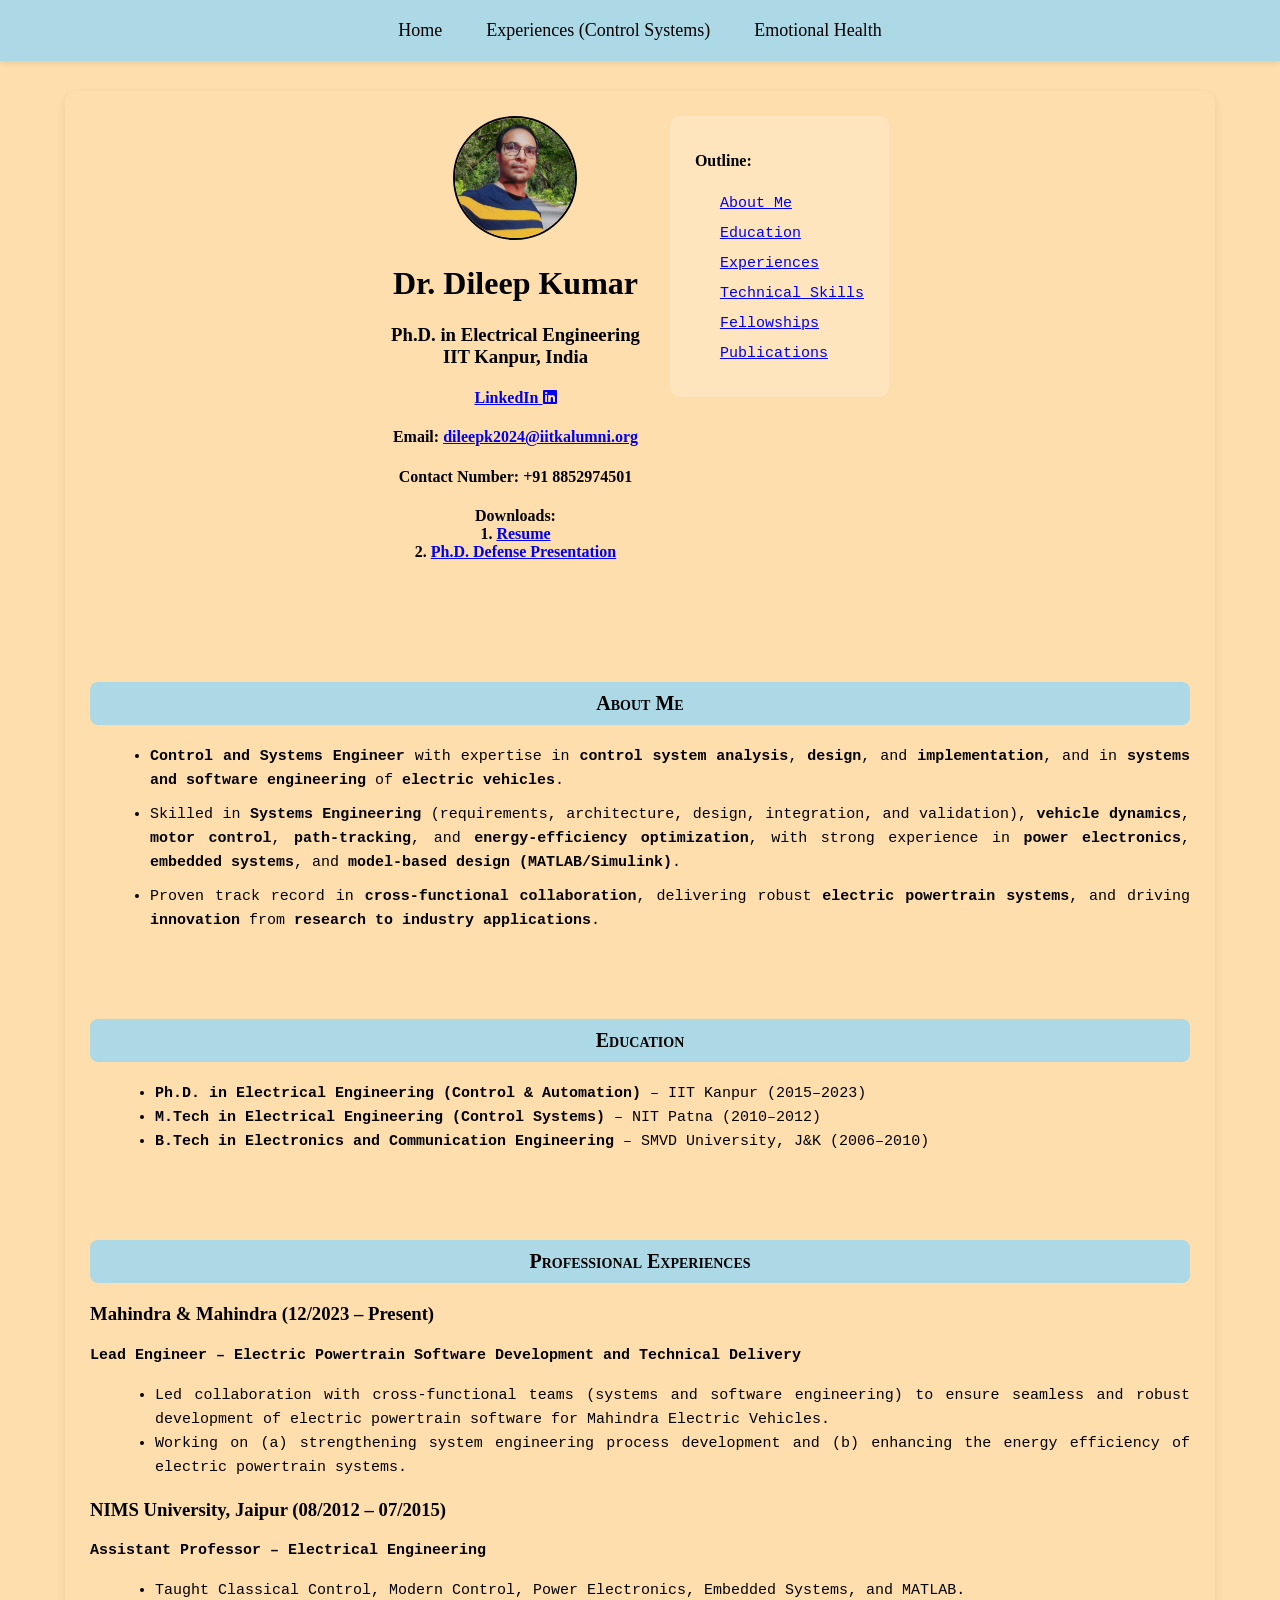
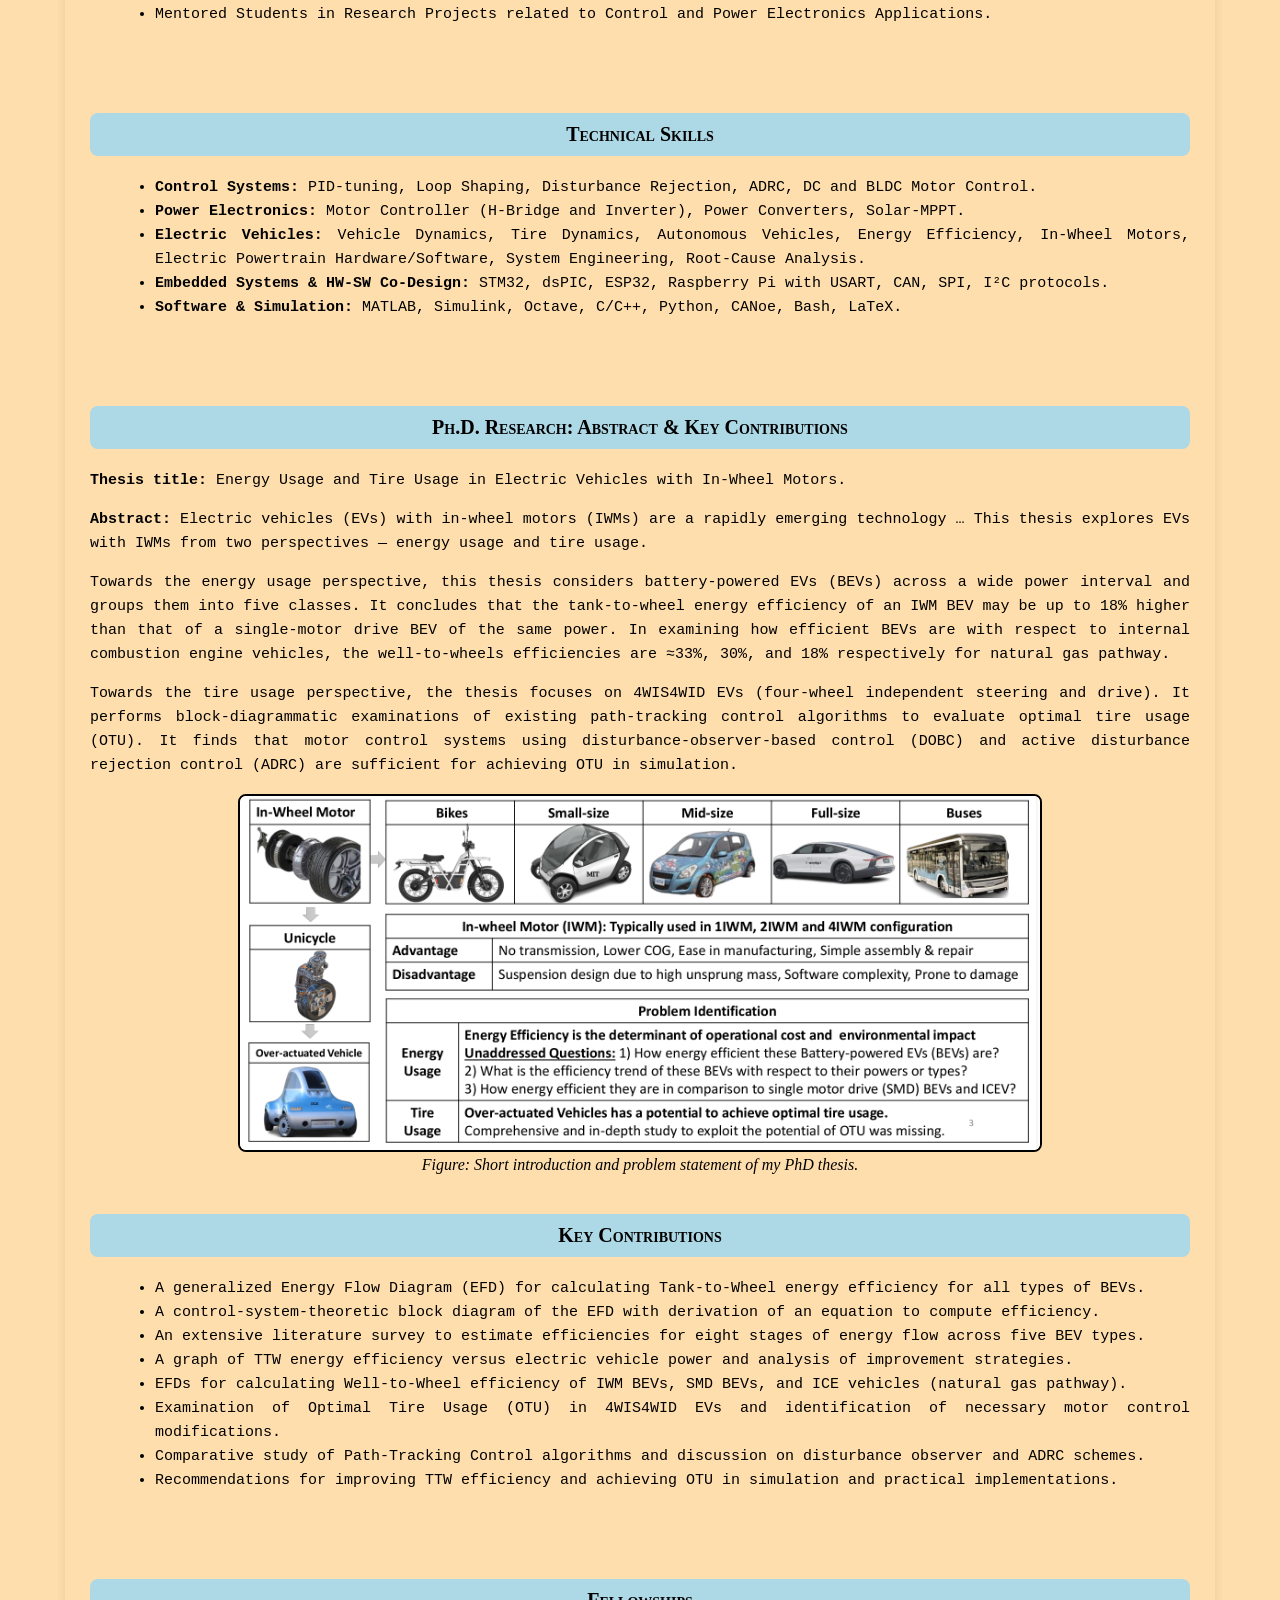
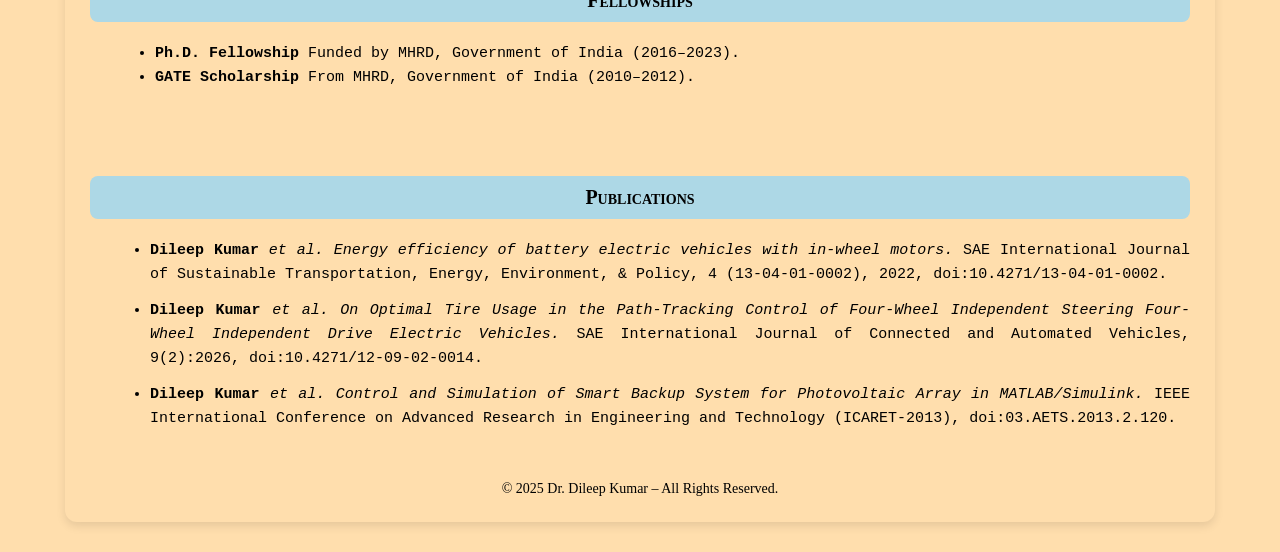
==== commit 7e0de4f8: "Add files via upload" ====
--- a/index.html
+++ b/index.html
@@ -1,578 +1,334 @@
-<!DOCTYPE html PUBLIC "-//W3C//DTD HTML 4.01 Transitional//EN">
-
 <!DOCTYPE html>
 <html lang="en">
 <head>
-
-<body bgcolor="#FFDEAD">
-<meta charset="utf-8" />
-<meta http-equiv="content-type" content="text/html; charset=UTF-8">
-<meta http-equiv="X-UA-Compatible" content="IE=edge,chrome=1" />
-<title>Dr. Dileep Kumar</title>
-<meta name="generator" content="DocPad v6.79.4" />
-  <!-- Mobile viewport optimized: h5bp.com/viewport -->
-<meta name="viewport" content="width=max-width" />
- <link rel="stylesheet" href="https://cdnjs.cloudflare.com/ajax/libs/font-awesome/6.5.0/css/all.min.css" />
- 
-    <style>
-        body {
-            margin: 0;
-	    font-family:  "Georgia";
-        }
-        .navbar {
-            background-color: lightblue;
-            overflow: hidden;
-            display: flex;
-            padding: 16px 20px;
-        }
-        .navbar a {
-            color: black;
-            text-decoration: none;
-            padding: 3px 20px;
-            margin: 0 8px;
-            font-size: 18px;
-        }
-        .navbar a:hover {
-            background-color: blue;
-            border-radius: 2px;
-        }
-    </style>
-
-       <div class="navbar" > <font style="font-family: Georgia;
-   font-variant: small-caps; font-size: 100%"> 
-       <a href="index.html">Home</a>
-     <!-----    <a href="Research.html">Research Works</a> --->
-        <a href="Expertise.html">  Experiences (Control Systems)</a>
-	<a href="Emotional.html"> Emotional Health</a>
-	</font>
-       </div>
-       
- <!----- <font face="verdana ref"> --->
-
-
-      <font face="Courier New">
- <table cellspacing="0" cellpadding="12" border="0" align="center">
-  <tbody>
-   <tr>
- <td  align="center" bgcolor="#FFDEAD">
-       <img src="Photo10.png" align="middle" width="100" height="100">
-      <h1 align="center"> <font style="font-family: Georgia;
-   font-variant: small-caps; font-size: 100%">Dr. Dileep
-   Kumar </font> </h1>
-      <h3 align="center" > <font style="font-family: courier;
-   font-variant:  font-size: 50%"> Ph.D. in Electrical Engineering, <br>
-	  IIT Kanpur, India</h3>
-      
-      <h4 align="center" > <font style="font-family: courier;
-   font-variant: font-size:
-   50%"> <a href="https://www.linkedin.com/in/dlpkmr53/"
-   target="_blank"> LinkedIn<i class="fab fa-linkedin"></i> </a>
-      </h4>
-
-
-      
-  
-      <h4 align="center" > <font style="font-family: courier;
-   font-variant: font-size:
-   50%"> 
-  Email: <a href="mailto:dileepk2024@iitkalumni.org">dileepk2024@iitkalumni.org</a>
-      </h4>
-
-      
-      <h4 align="center" > <font style="font-family: courier;
-   font-variant: font-size: 50%"> Contact Number: +91 8852974501
-      </h4>
-      
- <h4 align="center" > <font style="font-family: courier; font-variant:
-   font-size: 50%"> Downloads: <br> 1. <a href="Resume_Dileep.pdf" download> Resume</a> <br> 2. <a href="Final_Presentation.pdf" download> Ph.D. Defense Presentation</a>
- </h4>
- 
-     
-      
-      
-
- 
-    </td>
-    <td style="font-size:25" bgcolor="#FFDEAD">
-
-       <header id="header" class="fixed-top">
-    <div class="container-fluid d-flex justify-content-between align-items-center">
-
-
-      <a href="index.html" class="logo"></a>
-
-     
-
-	  <h6 align="left" > <font style="font-family: courier;
-   font-variant: font-size: 100%"> 
-          <ul style="list-style: none;">
-	   <li> <strong> Outline: </strong></li> 
-	   <li><a href="#Aboutme"> About me</a></li> <br>
-	   <li><a href="#Education"> Education </a></li> <br>
-	   <li><a href="#Experiences"> Experiences </a></li> <br>
-           <li><a href="#Skills">Technical Skills</a></li> <br>
-	    <li><a href="#Fellowship">Fellowships</a></li> <br>
-          <li><a href="#Publications"> Publications </a></li>
+  <meta charset="UTF-8" />
+  <meta name="viewport" content="width=device-width, initial-scale=1.0" />
+  <meta http-equiv="X-UA-Compatible" content="IE=edge" />
+  <title>Dr. Dileep Kumar</title>
+  <link rel="stylesheet" href="https://cdnjs.cloudflare.com/ajax/libs/font-awesome/6.5.0/css/all.min.css" />
+
+  <style>
+    html {
+      scroll-behavior: smooth;
+    }
+
+    body {
+      margin: 0;
+      font-family: Georgia, serif;
+      background-color: #FFDEAD;
+      color: #000;
+    }
+
+    /* Navbar */
+    .navbar {
+      background-color: lightblue;
+      display: flex;
+      justify-content: center;
+      align-items: center;
+      flex-wrap: wrap;
+      padding: 6px 10px;
+      position: sticky;
+      top: 0;
+      z-index: 1000;
+      box-shadow: 0 2px 6px rgba(0, 0, 0, 0.1);
+    }
+
+    .navbar a {
+      color: black;
+      text-decoration: none;
+      padding: 10px 18px;
+      margin: 4px;
+      font-size: 18px;
+      border-radius: 4px;
+      transition: background-color 0.3s ease;
+    }
+
+    .navbar a:hover {
+      background-color: blue;
+      color: white;
+    }
+
+    /* Container */
+    .container {
+      max-width: 1100px;
+      margin: 30px auto;
+      background-color: #FFDEAD;
+      padding: 25px;
+      border-radius: 12px;
+      box-shadow: 0 4px 10px rgba(0, 0, 0, 0.1);
+    }
+
+    .profile {
+      display: flex;
+      flex-wrap: wrap;
+      justify-content: center;
+      align-items: flex-start;
+      gap: 30px;
+      margin-bottom: 30px;
+    }
+
+    .profile img {
+      border-radius: 50%;
+      border: 2px solid #000;
+      width: 120px;
+      height: 120px;
+      object-fit: cover;
+    }
+
+    .profile-info {
+      text-align: center;
+    }
+
+    .outline {
+      text-align: left;
+      background-color: rgba(255, 255, 255, 0.2);
+      padding: 15px 25px;
+      border-radius: 10px;
+    }
+
+    .outline ul {
+      list-style: none;
+      padding-left: 0;
+    }
+
+    .outline li {
+      margin: 6px 0;
+    }
+
+    /* Section headers */
+    .section-header {
+      background-color: lightblue;
+      text-align: center;
+      font-family: Georgia, serif;
+      font-variant: small-caps;
+      font-size: 20px;
+      font-weight: bold;
+      padding: 10px;
+      border-radius: 8px;
+      margin-top: 40px;
+      margin-bottom: 20px;
+    }
+
+    p, li {
+      font-family: "Courier New", monospace;
+      font-size: 15px;
+      line-height: 1.6;
+      text-align: justify;
+    }
+
+    ul {
+      margin-left: 25px;
+    }
+
+    strong {
+      color: #000;
+    }
+
+    @media (max-width: 768px) {
+      .profile {
+        flex-direction: column;
+        align-items: center;
+      }
+      .outline {
+        text-align: center;
+      }
+    }
+  </style>
+</head>
+
+<body>
+
+  <!-- Navbar -->
+  <div class="navbar">
+    <a href="index.html">Home</a>
+    <a href="Expertise.html">Experiences (Control Systems)</a>
+    <a href="Emotional.html">Emotional Health</a>
+  </div>
+
+  <div class="container">
+    <!-- Profile Section -->
+    <div class="profile">
+      <div class="profile-info">
+        <img src="Photo10.png" alt="Dr. Dileep Kumar Photo">
+        <h1>Dr. Dileep Kumar</h1>
+        <h3>Ph.D. in Electrical Engineering<br>IIT Kanpur, India</h3>
+        <h4><a href="https://www.linkedin.com/in/dlpkmr53/" target="_blank">LinkedIn <i class="fab fa-linkedin"></i></a></h4>
+        <h4>Email: <a href="mailto:dileepk2024@iitkalumni.org">dileepk2024@iitkalumni.org</a></h4>
+        <h4>Contact Number: +91 8852974501</h4>
+        <h4>
+          Downloads:<br>
+          1. <a href="Resume_Dileep.pdf" download>Resume</a><br>
+          2. <a href="Final_Presentation.pdf" download>Ph.D. Defense Presentation</a>
+        </h4>
+      </div>
+
+      <div class="outline">
+        <h4><strong>Outline:</strong></h4>
+        <ul>
+          <li><a href="#Aboutme">About Me</a></li>
+          <li><a href="#Education">Education</a></li>
+          <li><a href="#Experiences">Experiences</a></li>
+          <li><a href="#Skills">Technical Skills</a></li>
+          <li><a href="#Fellowship">Fellowships</a></li>
+          <li><a href="#Publications">Publications</a></li>
         </ul>
-       </h6>
-
-  </header><!-- End Header -->
-
-    </td>
-   </tr>
-
-   
-  </tbody>
- </table>
-
-
- <font face="Courier New">
- <table align="center" cellspacing="0" cellpadding="8" border="0">
-  <tbody>
-       <tr>
-
-     
-   </tr>
+      </div>
+    </div>
+
+    <!-- About Me -->
+    <div id="Aboutme" style="padding-top: 30px">
+      <div class="section-header">About Me</div>
+<ul style="line-height: 1.8; margin-left: 20px; list-style-type: disc;">
+  <li>
+    <strong>Control and Systems Engineer</strong> with expertise in
+    <strong>control system analysis</strong>, <strong>design</strong>, and <strong>implementation</strong>,
+    and in <strong>systems and software engineering</strong> of <strong>electric vehicles</strong>.
+  </li>
+
+  <li style="margin-top: 10px;">
+    Skilled in <strong>Systems Engineering</strong> (requirements, architecture, design, integration, and validation),
+    <strong>vehicle dynamics</strong>, <strong>motor control</strong>, <strong>path-tracking</strong>, and
+    <strong>energy-efficiency optimization</strong>, with strong experience in
+    <strong>power electronics</strong>, <strong>embedded systems</strong>, and
+    <strong>model-based design (MATLAB/Simulink)</strong>.
+  </li>
+
+  <li style="margin-top: 10px;">
+    Proven track record in <strong>cross-functional collaboration</strong>, delivering robust
+    <strong>electric powertrain systems</strong>, and driving <strong>innovation</strong> from
+    <strong>research to industry applications</strong>.
+  </li>
+</ul>
+    </div>
+
+    <!-- Education -->
+    <div id="Education" style="padding-top: 30px">
+      <div class="section-header">Education</div>
+      <ul>
+        <li><strong>Ph.D. in Electrical Engineering (Control & Automation)</strong> – IIT Kanpur (2015–2023)</li>
+        <li><strong>M.Tech in Electrical Engineering (Control Systems)</strong> – NIT Patna (2010–2012)</li>
+        <li><strong>B.Tech in Electronics and Communication Engineering</strong> – SMVD University, J&K (2006–2010)</li>
+      </ul>
+    </div>
+
+    <!-- Experiences -->
+    <div id="Experiences" style="padding-top: 30px">
+      <div class="section-header">Professional Experiences</div>
+      <h3>Mahindra & Mahindra (12/2023 – Present)</h3>
+      <p><strong>Lead Engineer – Electric Powertrain Software Development and Technical Delivery</strong></p>
+      <ul>
+        <li>Led collaboration with cross-functional teams (systems and software engineering) to ensure seamless and robust development of electric powertrain software for Mahindra Electric Vehicles.</li>
+        <li>Working on (a) strengthening system engineering process development and (b) enhancing the energy efficiency of electric powertrain systems.</li>
+      </ul>
+
+      <h3>NIMS University, Jaipur (08/2012 – 07/2015)</h3>
+      <p><strong>Assistant Professor – Electrical Engineering</strong></p>
+      <ul>
+        <li>Taught Classical Control, Modern Control, Power Electronics, Embedded Systems, and MATLAB.</li>
+        <li>Mentored Students in Research Projects related to Control and Power Electronics Applications.</li>
+      </ul>
+    </div>
+
+    <!-- Skills header placeholder -->
+    <div id="Skills" style="padding-top: 30px">
+      <div class="section-header">Technical Skills</div>
+    </div>
+
+<!-- Continue inside the same <body> and <div class="container"> from Part 1 -->
+
+    <!-- Technical Skills -->
+    <div id="Skills">
+      <ul>
+        <li><strong>Control Systems:</strong> PID-tuning, Loop Shaping, Disturbance Rejection, ADRC, DC and BLDC Motor Control.</li>
+        <li><strong>Power Electronics:</strong> Motor Controller (H-Bridge and Inverter), Power Converters, Solar-MPPT.</li>
+        <li><strong>Electric Vehicles:</strong> Vehicle Dynamics, Tire Dynamics, Autonomous Vehicles, Energy Efficiency, In-Wheel Motors, Electric Powertrain Hardware/Software, System Engineering, Root-Cause Analysis.</li>
+        <li><strong>Embedded Systems & HW-SW Co-Design:</strong> STM32, dsPIC, ESP32, Raspberry Pi with USART, CAN, SPI, I²C protocols.</li>
+        <li><strong>Software & Simulation:</strong> MATLAB, Simulink, Octave, C/C++, Python, CANoe, Bash, LaTeX.</li>
+      </ul>
+    </div>
+
+    <!-- Ph.D. Research -->
+    <div id="PhDResearch" style="padding-top: 30px">
+      <div class="section-header">Ph.D. Research: Abstract & Key Contributions</div>
+
+      <p><strong>Thesis title:</strong> Energy Usage and Tire Usage in Electric Vehicles with In-Wheel Motors.</p>
+
+      <p><strong>Abstract:</strong> Electric vehicles (EVs) with in-wheel motors (IWMs) are a rapidly emerging technology … This thesis explores EVs with IWMs from two perspectives — energy usage and tire usage.</p>
+
+      <p>Towards the energy usage perspective, this thesis considers battery-powered EVs (BEVs) across a wide power interval and groups them into five classes. It concludes that the tank-to-wheel energy efficiency of an IWM BEV may be up to 18% higher than that of a single-motor drive BEV of the same power. In examining how efficient BEVs are with respect to internal combustion engine vehicles, the well-to-wheels efficiencies are ≈33%, 30%, and 18% respectively for natural gas pathway.</p>
+
+      <p>Towards the tire usage perspective, the thesis focuses on 4WIS4WID EVs (four-wheel independent steering and drive). It performs block-diagrammatic examinations of existing path-tracking control algorithms to evaluate optimal tire usage (OTU). It finds that motor control systems using disturbance-observer-based control (DOBC) and active disturbance rejection control (ADRC) are sufficient for achieving OTU in simulation.</p>
+
+      <figure style="text-align:center;">
+        <img src="PS.png" alt="PhD Problem Statement" style="border:2px solid #000;border-radius:8px;width:90%;max-width:800px;">
+        <figcaption><em>Figure: Short introduction and problem statement of my PhD thesis.</em></figcaption>
+      </figure>
+
+      <div class="section-header">Key Contributions</div>
+      <ul>
+        <li>A generalized Energy Flow Diagram (EFD) for calculating Tank-to-Wheel energy efficiency for all types of BEVs.</li>
+        <li>A control-system-theoretic block diagram of the EFD with derivation of an equation to compute efficiency.</li>
+        <li>An extensive literature survey to estimate efficiencies for eight stages of energy flow across five BEV types.</li>
+        <li>A graph of TTW energy efficiency versus electric vehicle power and analysis of improvement strategies.</li>
+        <li>EFDs for calculating Well-to-Wheel efficiency of IWM BEVs, SMD BEVs, and ICE vehicles (natural gas pathway).</li>
+        <li>Examination of Optimal Tire Usage (OTU) in 4WIS4WID EVs and identification of necessary motor control modifications.</li>
+        <li>Comparative study of Path-Tracking Control algorithms and discussion on disturbance observer and ADRC schemes.</li>
+        <li>Recommendations for improving TTW efficiency and achieving OTU in simulation and practical implementations.</li>
+      </ul>
+    </div>
+
     
-    
- <!---------------------Personal Information----------------------------->
-
-
-   
-   <tr id="Aboutme"> 
-    <td  colspan="2" align="middle" bgcolor="lightblue" style="font-size:18"> 
-   <b><font style="font-family: Georgia; font-variant: small-caps;
-   font-size: 100%">About me </font> </b>
-    </td>
-   </tr>
-  
-   <tr>
-    <td  colspan="2" style="font-size:15" bgcolor="#FFDEAD" align = "justify">
-   <li> <strong>Experienced System and Control Engineer</strong> with expertise in 
-  <strong>system engineering</strong> (electric vehicle requirements, architecture, and integration), 
-  <strong>control systems</strong> (analysis, design, implementation), 
-  <strong>electric vehicle</strong> (vehicle and tire dynamics, motor
-  control, path-tracking control, energy-efficiency optimization),
-  <strong>power electronics</strong>, 
-  <strong>embedded systems</strong>, and 
-  <strong>modeling/simulation</strong> in MATLAB. </li> <br>
-
-
- <li> Proven expertise in <strong>project management</strong>, 
-    <strong>cross-functional collaboration</strong>, and 
-  <strong>analytical and troubleshooting problem-solving</strong>, 
-  developed through collaboration with system and software engineering teams 
-  on the design and development of electric powertrain systems for 
-  <strong>Mahindra Electric Vehicles</strong>.  </li> <br>
-<br>
-
-
-    </td> <br>
-
-   
-
-
- 
-   
-
-   </tr>
-
-  
-   
-  <tr id="Education">
-    <td colspan="2" align="middle" bgcolor="lightblue"
-    style="font-size:18">
-   <b><font style="font-family: Georgia; font-variant: small-caps;
-   font-size: 100%"> Education</font> </b>
-    </td>
-  </tr>
-
-  
-   <tr>
-    <td  colspan="2" style="font-size:15" bgcolor="#FFDEAD" align = "justify">
- <ul>
-            <li><strong>Ph.D. in Electrical Engineering <br> (Control & Automation)</strong> – IIT Kanpur (2015 – 2023)</li> <br>
-            <li><strong>M.Tech in Electrical Engineering <br> (Control Systems)</strong> – NIT Patna (2010 – 2012)</li> <br>
-            <li><strong>B.Tech in Electronics and Communication Engineering</strong> – SMVD University, J&K (2006 – 2010)</li>
-        </ul>
-    </td>
-   </tr>
-
-
-    <tr id="Experiences">
-    <td colspan="2" align="middle" bgcolor="lightblue"
-    style="font-size:18">
-   <b><font style="font-family: Georgia; font-variant: small-caps;
-   font-size: 100%"> Professional Experinces</font> </b>
-    </td>
-  </tr>
-
-  
-   <tr>
-    <td  colspan="2" style="font-size:15" bgcolor="#FFDEAD" align = "justify">
- <h3>Mahindra & Mahindra (12/2023 – Present)</h3>
-        <p><strong>Lead Engineer – Electric Powertrain Software Development and Technical  Delivery</strong></p>
-        <ul>
-                       <li>Led collaboration with cross-functional
-teams (systems and software engineering) to ensure seamless and robust
-development of electric powertrain software for Mahindra Electric
-			 Vehicles.</li>
-
-	</ul>
-        
-        <h3>NIMS University, Jaipur (08/2012 – 07/2015)</h3>
-        <p><strong>Assistant Professor – Electrical Engineering</strong></p>
-        <ul>
-          <li>Taught Classical Control, Modern Control, Power Electronics, Embedded Systems, and MATLAB. </li>
-	  <li> Mentored Students in Research Projects related to Control and Power Electronics Applications. </li>
-        </ul>
-       
-
-    </td>
-
-   </tr>
- 
-
-
-   
-    <tr id="Skills">
-    <td colspan="2" align="middle" bgcolor="lightblue"
-    style="font-size:18">
-   <b><font style="font-family: Georgia; font-variant: small-caps;
-   font-size: 100%"> Technical Skills</font> </b>
-    </td>
-  </tr>
-
-  
-   <tr>
-    <td  colspan="2" style="font-size:15" bgcolor="#FFDEAD" align = "justify">
-
-
-       <ul>
-
-
-	 <li><strong>	 Control Systems:</strong>  PID-tuning, Loop Shaping, Disturbance Rejection, ADRC, DC and BLDC Motor Control.</li>
-
-	 
-	 <li><strong> Power Electronics:</strong>  Motor Controller (H-Bridge
-	 and Inverter), Power Converters, Solar-MPPT.</li>
-
-	 <li><strong> Electric Vehicles:</strong>  Vehicle Dynamics, Tire
-Dynamics, Autonomous Vehicles, Energy Efficiency, In-Wheel Motors,
-Electric Powertrain Hardware/Software, System Engineering, Root-Cause
-Analysis.
-</li>
-	 
-	 <li><strong>Embedded Systems & HW-SW Co-Design:</strong>  Expertise
-	 with STM32, dsPIC, ESP32, Raspberry Pi.  Serial Protocols:
-	 USART, CAN, SPI, I 2 C.
-
-	 
-	 <li><strong> Software & Simulation:</strong>  MATLAB, Simulink, Octave,
-C/C++, Python, CANoe, Bash, Latex.</li>
-
-	 
-	
-    </td>
-
-   </tr>
-
-   
-  <tr id="Education">
-    <td colspan="2" align="middle" bgcolor="lightblue"
-    style="font-size:18">
-   <b><font style="font-family: Georgia; font-variant: small-caps;
-   font-size: 100%">  Ph.D. Research: Abstract & Key Contriubutions</font> </b>
-    </td>
-  </tr>
-
-  
-   <tr>
-    <td  colspan="2" style="font-size:15" bgcolor="#FFDEAD" align = "justify">
-      
-	
-      <strong> Thesis title: </strong> Energy Usage and Tire Usage in
-      Electric Vehicles with In-Wheel Motors. <br> <br>
-
-      <strong> Abstract: </strong> &nbsp; Electric vehicles (EVs) with
-  in-wheel motors (IWMs) are a rapidly emerging technology. These EVs
-  lie in a wide power interval, are of different types belonging to
-  the categories of bikes, microcars, mid-size cars, full-size cars,
-  and buses, and use one or multiple IWMs. Additionally, IWMs enable a
-  wide range of vehicle configurations, free up space inside the EV,
-  obviate the need for mechanical transmission and axles, and enable
-  the EV to have modular designs. A modular design is often a wheel
-  assembly primarily consisting of an IWM, a steering motor,
-  suspension, and brake.  Among the many recent advancements in EV
-  technologies, the modular designs make overactuated EVs possible and
-  attractive. For example, a set of four modular designs can help
-  build a four-wheel independent steering four-wheel independent drive
-  (4WIS4WID) EV; this EV has received attention from the industry and
-  academia, especially in the last two decades. As the EVs with IWMs
-  1) lie in a wide power interval, 2) are of different types, 3) use
-  one or multiple IWMs, and 4) can help build overactuated EVs that
-  have the potential to achieve a condition known as optimal tire
-  usage (OTU), there is a need to investigate 1) these EVs from energy
-  usage perspective and 2) overacutated EVs from tire usage
-  perspective. This thesis explores EVs with IWMs from these two
-  perspectives.
-<br>
- &nbsp; Towards the energy usage perspective, this thesis considers
-  battery-powered EVs (BEVs), lying in the power interval of [0.25 --
-  360] kW and groups them into five classes. The energy usage of a BEV
-  is a determinant of its operational cost and environmental impact. A
-  graph of energy efficiency versus power is important while investing
-  in new BEV technologies. In constructing this graph over the said
-  power interval for single motor drive (SMD) BEVs, the existing
-  literature on energy efficiency provides some data for two of the
-  five classes, while for IWM BEVs, the literature provides some data
-  for just one value of power. To construct these graphs for both SMD
-  and IWM BEVs, this thesis performs a comprehensive study of each
-  class of BEV to gather realistic data for each stage involved in the
-  calculation of their energy efficiencies. It concludes that the
-  tank-to-wheel energy efficiency of an IWM BEV may be up to 18\%
-  higher than that of an SMD BEV of the same power. In examining how
-  efficient the BEVs are with respect to internal combustion engine
-  (ICE) vehicles, this thesis concludes that the well-to-wheels energy
-  efficiencies of IWM BEVs, SMD BEVs, and ICE vehicles, each of around
-  80 kW, are about 33\%, 30\%, and 18\%, respectively for natural gas
-  pathway.
-<br>
- &nbsp; Towards the tire usage perspective, this thesis primarily considers
-  4WIS4WID EVs, which are widely studied and are popular among
-  overactuated EVs. These EVs have an independent steering motor and
-  an independent driving motor for each wheel, for a total of eight
-  motors. About fifteen works in this emerging field have shown
-  partial or full path-tracking control (PTC) algorithms for these
-  EVs. Of the fifteen works, ten explicitly or implicitly aspire for
-  the condition known as OTU; the PTC algorithms are additionally
-  responsible for this condition. This condition helps achieve 1) a
-  superior vehicle stability margin that improves the vehicle's
-  stability, controllability, responsiveness, and cornering behavior,
-  and 2) some improvement in energy efficiency, in comparison to
-  conventional EVs. Seven of the ten works have shown full PTC
-  algorithms for these EVs. This thesis performs in-depth
-  block-diagrammatic examinations (BDEs) of five works among the seven
-  to understand a PTC algorithm deeply, and to identify modifications,
-  if any, needed for OTU.
-
-      <br>
-  &nbsp;The thesis finds that while these five works have performed suitable
-  control allocation for OTU, examining whether their motor control
-  systems (MCSs) are appropriate for fulfilling the control allocation
-  demands, is required. In particular, the BDEs reveal that a) two of
-  the five works have not paid attention to MCSs, b) the third work
-  needs modification in the driving MCSs, and c) the fourth and fifth
-  work seems to have appropriate MCSs for OTU. The MCSs of the fifth
-  work use a disturbance observer-based control (DOBC) scheme, and
-  seem like a good candidate for MCSs in the first three works. Thus
-  this thesis a) considers the MCSs of the fifth work, b) makes
-  appropriate modifications to them, c) performs the effectiveness
-  analyses of the MCSs and their modified versions, and d) therefrom
-  recommends necessary MCSs for the first three works. Further, this
-  thesis also examines the effectiveness of a widely used and popular
-  scheme, known as active disturbance rejection control (ADRC), as an
-  alternative to the DOBC scheme for the third and fifth works. The
-  PTC algorithm of the fifth work employs these two schemes to
-  demonstrate the achievement of OTU in simulation. It shows that
-  these schemes are sufficient (in simulation) for OTU in the fifth
-  work, and are likely to be sufficient for all PTC algorithms that
-      perform the control allocation required for OTU.
-      <br> 
-
-      
-       <center>
-	 <figure>
-	   <img src="PS.png" alt="Description of image" style="border: 2px solid #000; border-radius: 0px; width: 800px; ">
-	    <figcaption> <h5> Figure: Short introduction and problem
-	    statement of my PhD thesis. </h5> </figcaption>
-    </figure>
-       </center>
-       
-<strong> Key Contributions: </strong>
-<ul>
-  <li>A generalized Energy Flow Diagram (EFD) for calculating Tank-to-Wheel (TTW) energy efficiency for all types of BEVs.</li> <br>
-  
-  <li>A control-system-theoretic block diagram of the EFD, along with the derivation of an equation to compute the TTW energy efficiency of BEVs.</li><br>
-  
-  <li>An extensive literature survey to find, estimate, or assume efficiencies for the eight stages in the energy flow diagram across five types of BEVs.</li><br>
-  
-  <li>A graph of TTW energy efficiency versus electric vehicle power.</li>
-  <br>
-  <li>Calculation of TTW energy efficiency for arbitrary four-wheeled BEVs.</li><br>
-  
-  <li>A brief commentary on the TTW energy efficiency of a 4WIS4WID BEV.</li><br>
-  
-  <li>Recommendations for improving the TTW energy efficiency of BEVs.</li><br>
-  
-  <li>A brief commentary on:  
-    <ol type="a">
-      <li>Qualitative trends in TTW energy efficiency of BEVs,</li><br>
-      <li>Incorporating margins within TTW energy efficiency, and</li><br>
-      <li>Correctness of the developed results.</li><br>
-    </ol>
-  </li>
-  
-  <li>Energy Flow Diagrams (EFDs) for calculating Well-to-Wheel (WTW) energy efficiency of IWM BEVs, SMD BEVs, and ICE vehicles — all full-sized cars — for the natural gas pathway.</li><br>
-  
-  <li>A discussion on the meaning and importance of Optimal Tire Usage (OTU).</li><br>
-  
-  <li>Presentation of three OTU indicators that estimate OTU in the KA works.</li><br>
-  
-  <li>A pictorial comparison of FWD, RWD, 4WID, and 4WIS4WID EVs based on OTU.</li><br>
-  
-  <li>Block-diagrammatic examination of five PTC algorithms of 4WIS4WID EVs for OTU.</li><br>
-  
-  <li>Block-diagrammatic representation of vehicle units using Pacejka and Burckhardt tire models.</li><br>
-  
-  <li>Discussion on the importance of drawing block diagrams for PTC algorithms.</li><br>
-  
-  <li>A brief comparison of the five referenced works.</li><br>
-  
-  <li>Identification of required modifications for OTU in the five referenced works.</li><br>
-  
-  <li>A brief commentary on block-diagrammatic linear models of DC motors and IWMs.</li><br>
-  
-  <li>Examination of the effectiveness of Disturbance Observer-Based Control (DOBC) and Active Disturbance Rejection Control (ADRC) schemes using a speed-dependent disturbance model under parametric uncertainty.</li><br>
-  
-  <li>Comparison of the DOBC and ADRC schemes for speed tracking of driving wheels.</li><br>
-  
-  <li>Recommendation of the DOBC and ADRC schemes for the driving motor control system (MCS) of one FCA work.</li><br>
-  
-  <li>Recommendation of two suitable DOBC structures for load-torque tracking MCSs of the remaining two FCA works.</li><br>
-  
-  <li>Employment of HGC, DOBC, and ADRC schemes in one PTC algorithm to examine OTU, demonstrated via simulation using MATLAB/Simulink.</li>
+    <!-- Fellowships -->
+    <div id="Fellowship" style="padding-top: 30px">
+      <div class="section-header">Fellowships</div>
+      <ul>
+        <li><strong>Ph.D. Fellowship</strong> Funded by MHRD, Government of India (2016–2023).</li>
+        <li><strong>GATE Scholarship</strong> From MHRD, Government of India (2010–2012).</li>
+      </ul>
+    </div>
+
+    <!-- Publications -->
+    <div id="Publications" style="padding-top: 30px">
+      <div class="section-header">Publications</div>
+      <ul style="line-height: 1.8; margin-left: 20px; list-style-type: disc;">
+  <li>
+    <strong>Dileep Kumar</strong> <em>et al.</em>
+    <em>Energy efficiency of battery electric vehicles with in-wheel motors.</em>
+    SAE International Journal of Sustainable Transportation, Energy, Environment, & Policy,
+    4 (13-04-01-0002), 2022, doi:10.4271/13-04-01-0002.
+  </li>
+
+  <li style="margin-top: 12px;">
+    <strong>Dileep Kumar</strong> <em>et al.</em>
+    <em>On Optimal Tire Usage in the Path-Tracking Control of Four-Wheel Independent Steering
+    Four-Wheel Independent Drive Electric Vehicles.</em>
+    SAE International Journal of Connected and Automated Vehicles,
+    9(2):2026, doi:10.4271/12-09-02-0014.
+  </li>
+
+  <li style="margin-top: 12px;">
+    <strong>Dileep Kumar</strong> <em>et al.</em>
+    <em>Control and Simulation of Smart Backup System for Photovoltaic Array in MATLAB/Simulink.</em>
+    IEEE International Conference on Advanced Research in Engineering and Technology (ICARET-2013),
+    doi:03.AETS.2013.2.120.
+  </li>
 </ul>
-    </td>
-   </tr>
-
-
-     
-  <tr id="Education">
-    <td colspan="2" align="middle" bgcolor="lightblue"
-    style="font-size:18">
-   <b><font style="font-family: Georgia; font-variant: small-caps;
-   font-size: 100%">  M.Tech Research: Key Contriubutions</font> </b>
-    </td>
-  </tr>
-
-  
-   <tr>
-    <td  colspan="2" style="font-size:15" bgcolor="#FFDEAD" align = "justify">
-      
-
-	 <strong> Thesis title: </strong> Modeling and Control of Emerging Generation Technologies-based Distributed Generation System.
-
-      <ul> 
-      <br> 
-            <li> Developed a MATLAB and Simulink Model (Inverter with
-AC and DC loads) for a Smart Battery-Backup System for a Solar Panel
-by employing a Maximum Power-Point Tracker Algorithm.</li> 
-        </ul>
-    </td>
-   </tr>
-
-     
-  <tr id="Education">
-    <td colspan="2" align="middle" bgcolor="lightblue"
-    style="font-size:18">
-   <b><font style="font-family: Georgia; font-variant: small-caps;
-   font-size: 100%">  B.Tech Project: Key Contriubutions</font> </b>
-    </td>
-  </tr>
-
-  
-   <tr>
-    <td  colspan="2" style="font-size:15" bgcolor="#FFDEAD" align = "justify">
-      
-
-	<strong> Project title: </strong> Demonstrations of Full-Duplex
-       Communications Using a) 8051 µC (Assembly and C), and b) Sparton-3E
-       FPGA kits (VHDL) for Collecting Data from Multiple Nodes in a
-	Data Acquision Systems. <br>
-	<ul>
-            <li> Data Acquisition System for Real-Time Full-Duplex
-	      Comm using 8051 and RS485 in Assembly and C. </li> <br>
-	    <li>Full-Duplex Comm between Two Spartan-3e Kits with a
-Computer with various baud rates using VHDL. </li>
-        </ul>
-    </td>
-   </tr>
-
-   
-    <tr id="Fellowship">
-    <td colspan="2" align="middle" bgcolor="lightblue"
-    style="font-size:18">
-   <b><font style="font-family: Georgia; font-variant: small-caps;
-   font-size: 100%"> Fellowship & Trainings</font> </b>
-    </td>
-  </tr>
-
-  
-   <tr>
-    <td  colspan="2" style="font-size:15" bgcolor="#FFDEAD" align = "justify">
-
- <ul>
-            <li>Institute Fellowship, IIT Kanpur (2021)</li>
-            <li>MHRD Scholarships (2010 & 2015)</li>
-        </ul>
-    </td>
-
-   </tr>
-
-
-   
-   
-    <tr>
-    <td colspan="2" align="middle" bgcolor="lightblue"
-    style="font-size:18">
-   <b><font style="font-family: Georgia; font-variant: small-caps;
-   font-size: 100%"> Hobbies</font> </b>
-    </td>
-  </tr>
-
-  
-   <tr>
-    <td  colspan="2" style="font-size:15" bgcolor="#FFDEAD" align = "justify">
-
-
-        <p>Badminton, Chess, Music, Embedded Hardware & Software Development</p>
-       
-    </td>
-
-   </tr>
-
-    <tr>
-    <td colspan="2" align="middle" bgcolor="lightblue"
-    style="font-size:18">
-   <b> <font style="font-family: Georgia; font-variant: small-caps;
-   font-size: 100%">Publications</font></b>     
-    </td>
-  </tr>
-  
-   <tr id="Publications" bgcolor="#FFDEAD">
-    <td colspan="2" style="font-size:15" align = "justify">
-     <ol>
-      <li>Dileep Kumar, Vasu Jain, and Ramprasad Potluri.<em> Energy
-efficiency of battery electric vehicles with in-wheel motors. </em>
-SAE International Journal of Sustainable Transportation, Energy,
-Environment, & Policy, 4 (13-04-01-0002), 2022,
-	doi:10.4271/13-04-01-0002</li>
-       <li>Dileep Kumar and Ramprasad Potluri.<em> Significance of
-Motor Control Systems for Optimal Tire Usage in 4WIS4WID Electric
-	   Vehicles. [Accepted on 02/10/2025 for Publication in SAE International Journal of Connected and Automated Vehicles] </em> </li>
-      <li>Dileep Kumar, Ashiwani Kumar, Neha Gupta and Ramesh
-Kumar <em> Control and Simulation of Smart Backup System for
-Photovoltaic Array in MATLAB/simulink </em> IEEE International
-Conference on Advanced Research in Engineering and Technology,
-ICARET-2013, doi:03.AETS.2013.2.120. </li>
-    </ol></td>
-   </tr>
-
- 
-   
-  </tbody>
- </table>
+
+    </div>
+
+
+    <!-- Footer -->
+    <footer style="text-align:center;margin-top:50px;font-size:14px;">
+      © 2025 Dr. Dileep Kumar – All Rights Reserved.
+    </footer>
+
+  </div> <!-- end .container -->
+
+  </div>
+
 
 </body>
 </html>
+
+
+
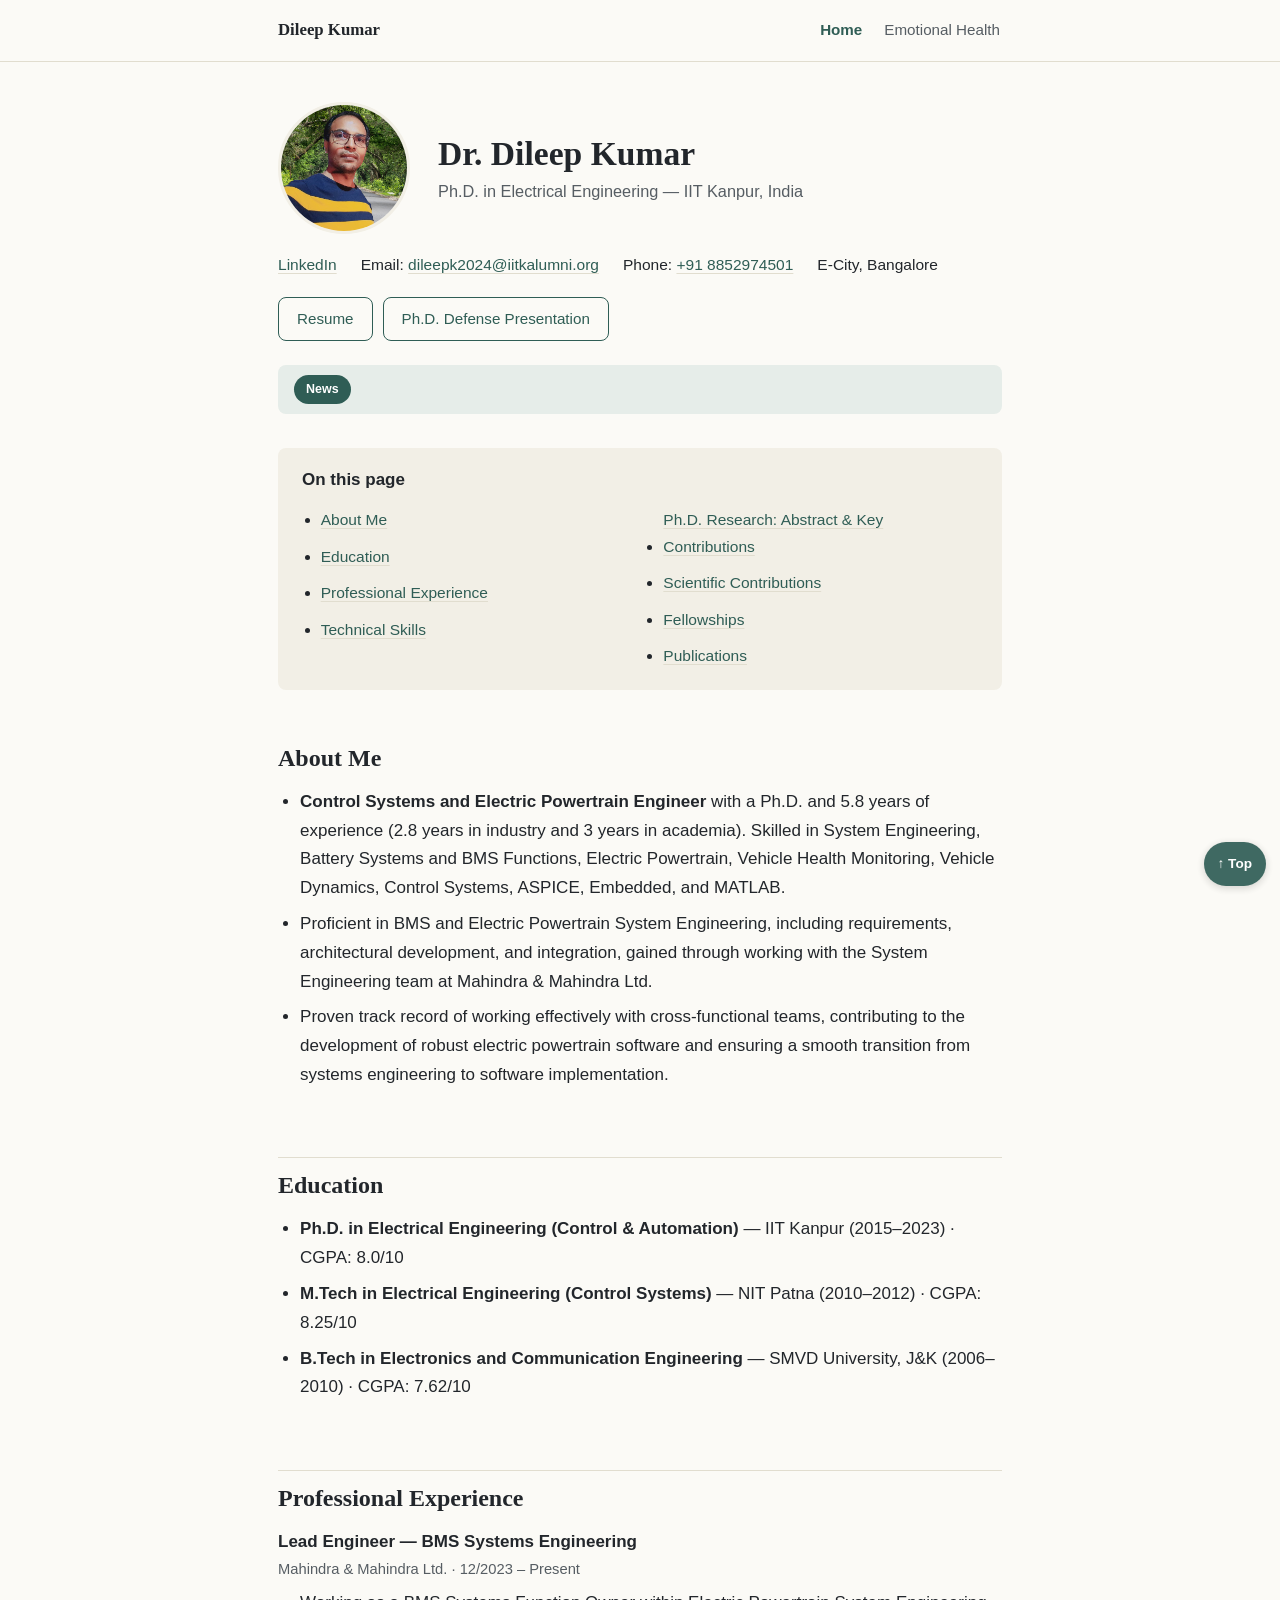
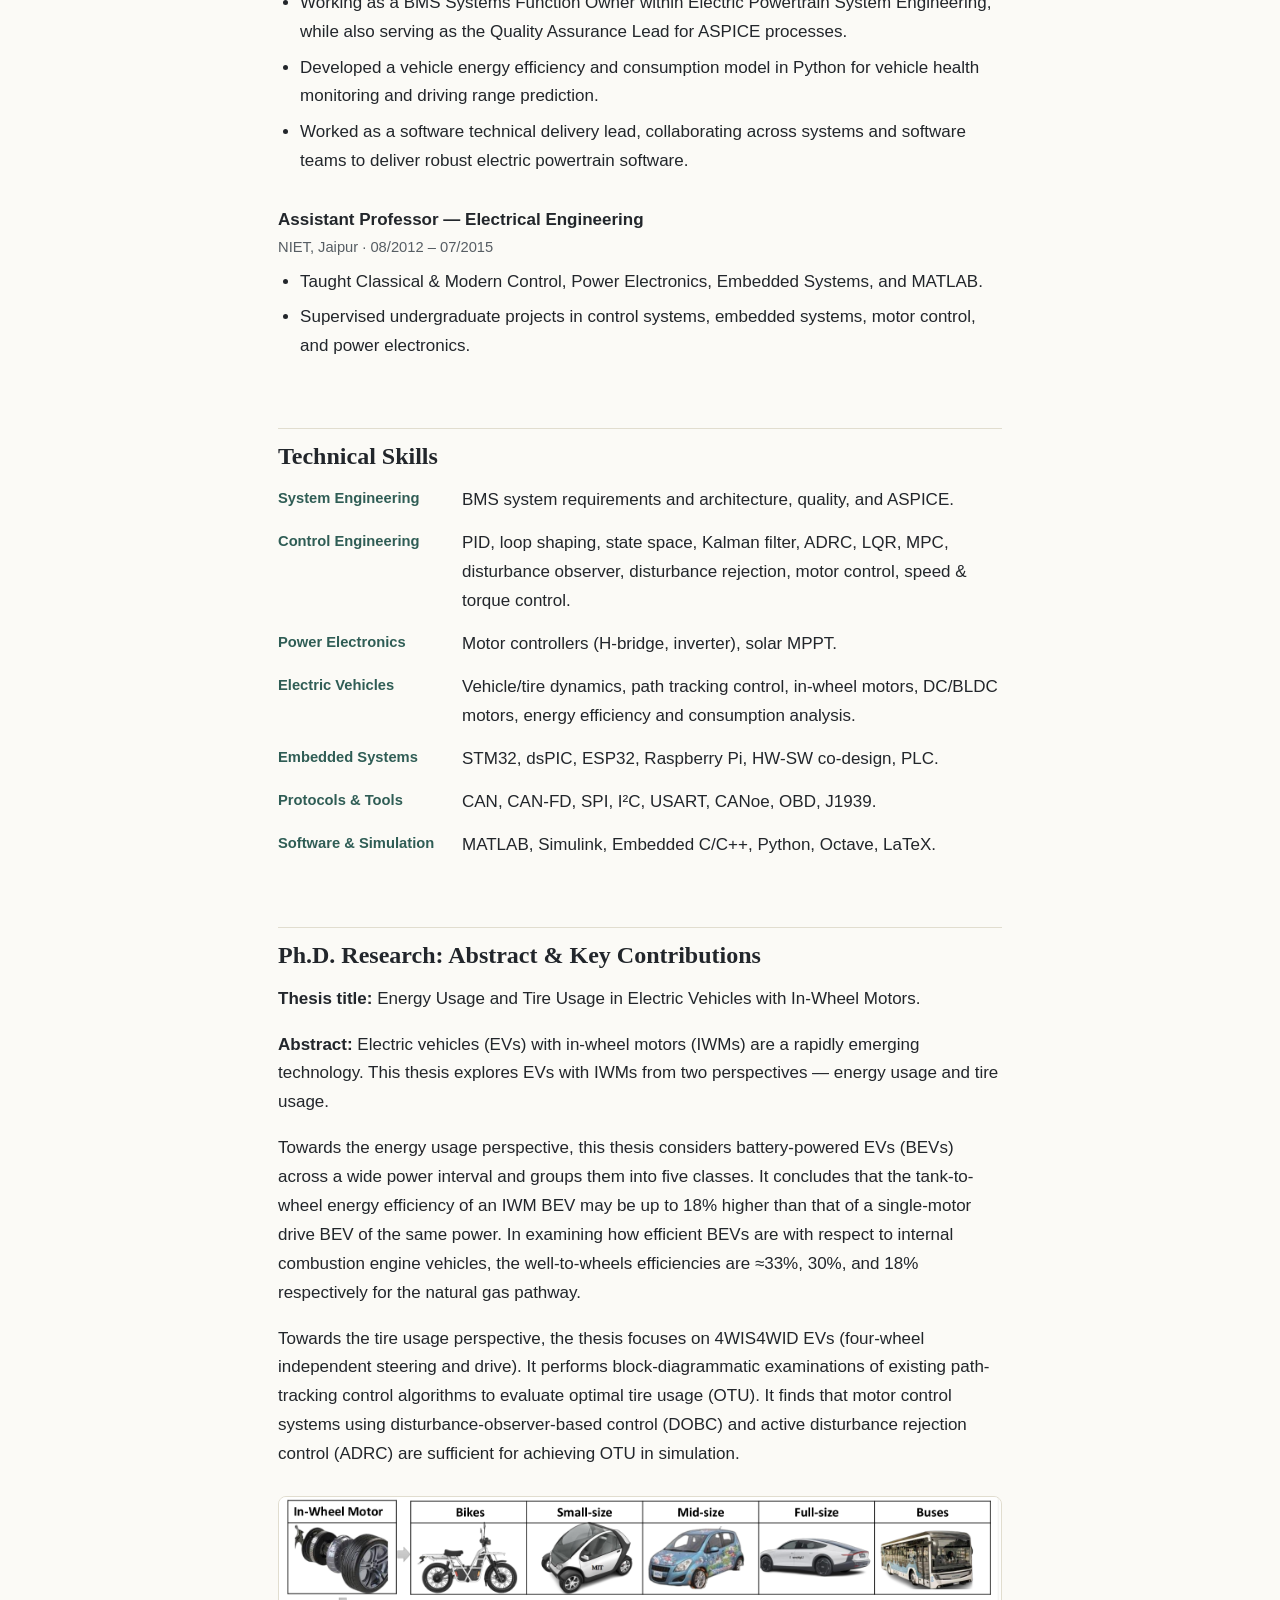
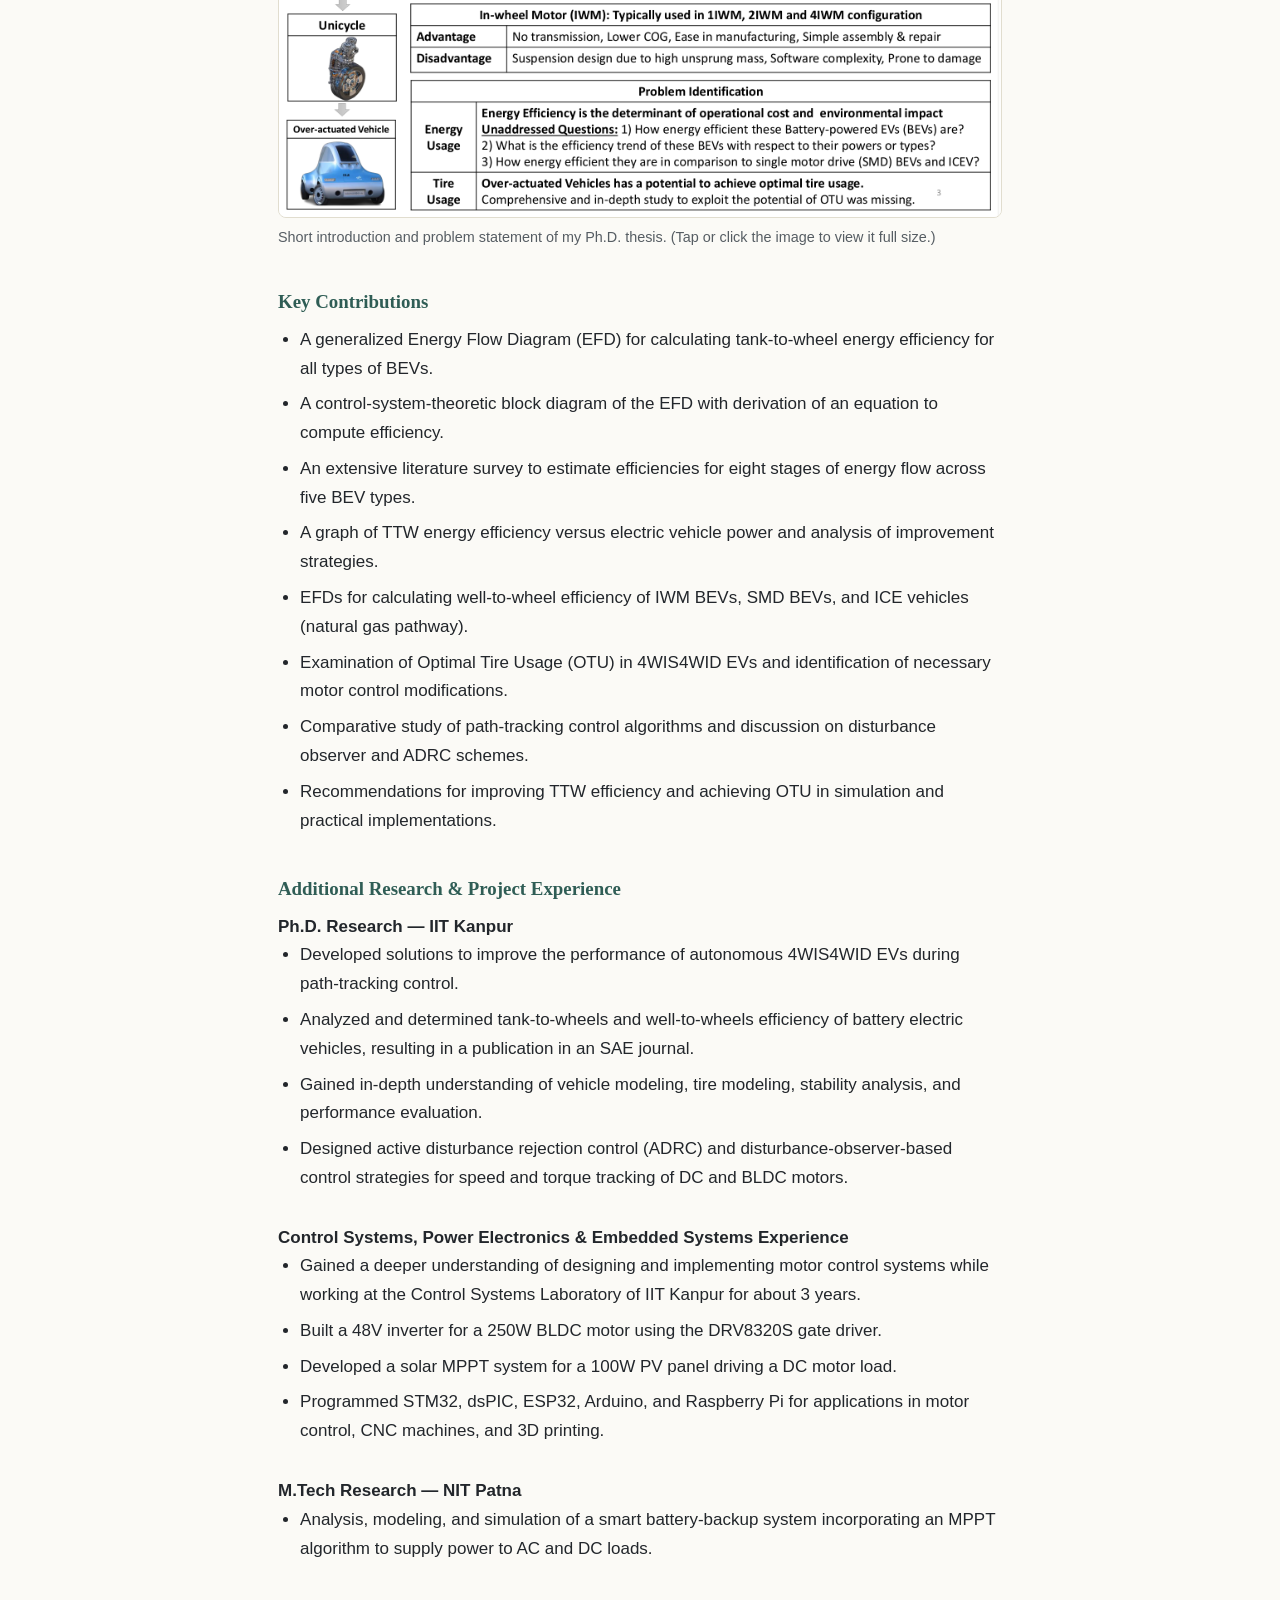
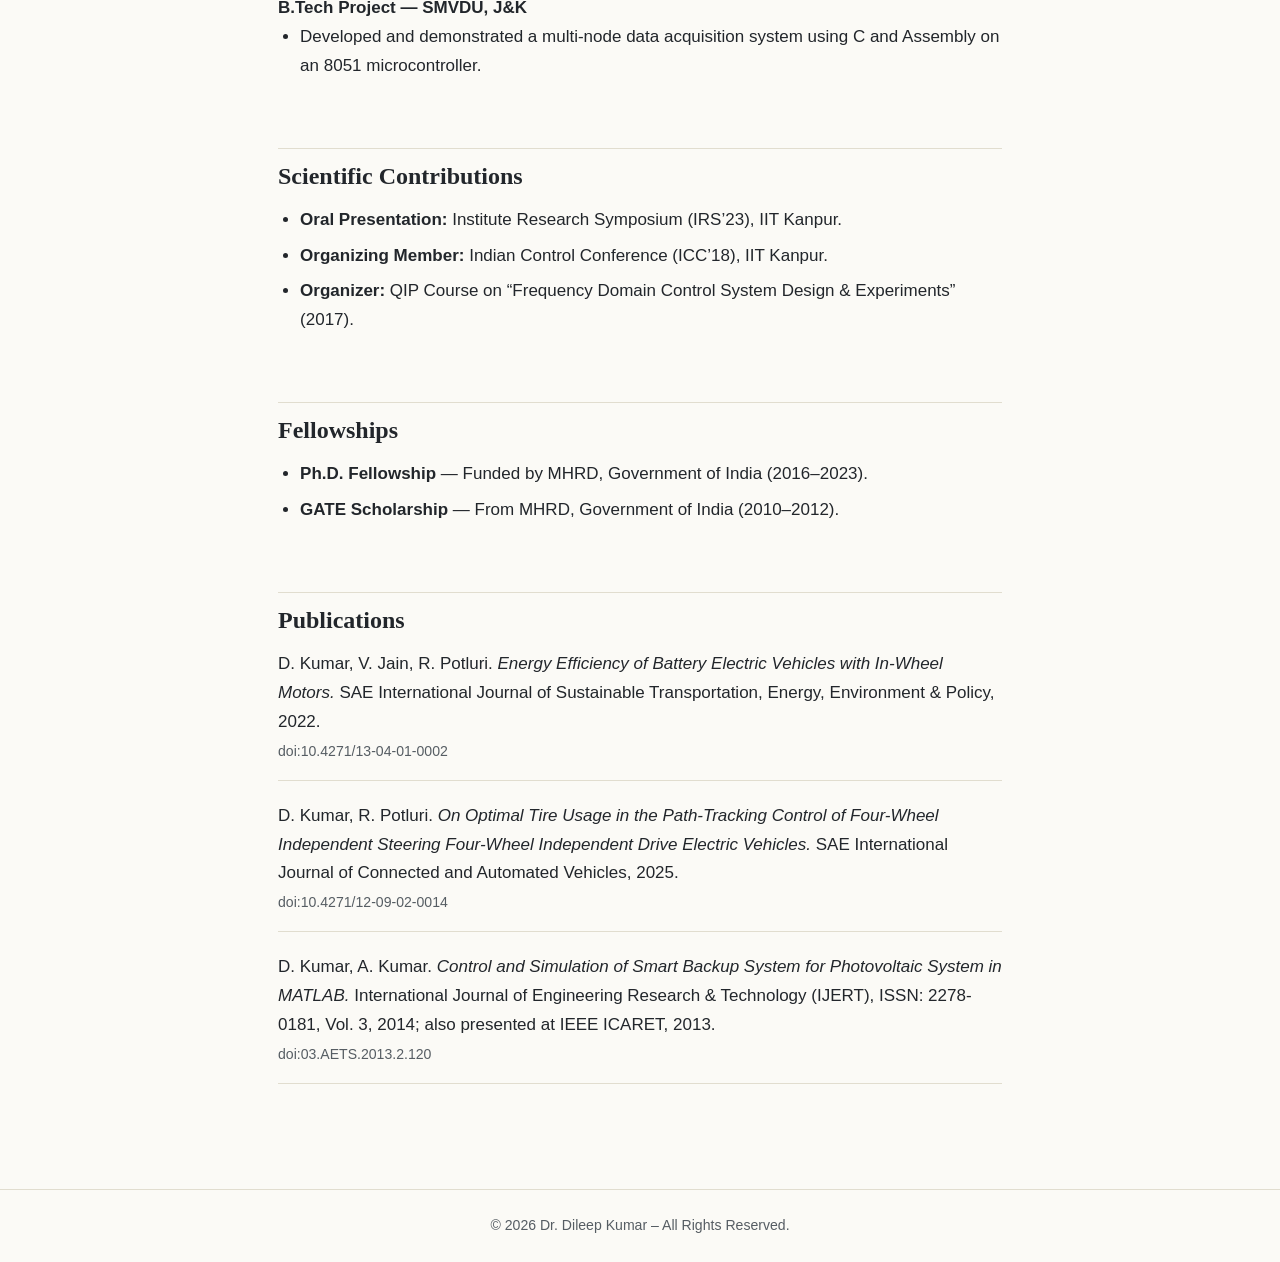
==== commit 6de2d116: "Add files via upload" ====
--- a/index.html
+++ b/index.html
@@ -1,334 +1,250 @@
 <!DOCTYPE html>
 <html lang="en">
 <head>
-  <meta charset="UTF-8" />
-  <meta name="viewport" content="width=device-width, initial-scale=1.0" />
-  <meta http-equiv="X-UA-Compatible" content="IE=edge" />
-  <title>Dr. Dileep Kumar</title>
-  <link rel="stylesheet" href="https://cdnjs.cloudflare.com/ajax/libs/font-awesome/6.5.0/css/all.min.css" />
-
-  <style>
-    html {
-      scroll-behavior: smooth;
-    }
-
-    body {
-      margin: 0;
-      font-family: Georgia, serif;
-      background-color: #FFDEAD;
-      color: #000;
-    }
-
-    /* Navbar */
-    .navbar {
-      background-color: lightblue;
-      display: flex;
-      justify-content: center;
-      align-items: center;
-      flex-wrap: wrap;
-      padding: 6px 10px;
-      position: sticky;
-      top: 0;
-      z-index: 1000;
-      box-shadow: 0 2px 6px rgba(0, 0, 0, 0.1);
-    }
-
-    .navbar a {
-      color: black;
-      text-decoration: none;
-      padding: 10px 18px;
-      margin: 4px;
-      font-size: 18px;
-      border-radius: 4px;
-      transition: background-color 0.3s ease;
-    }
-
-    .navbar a:hover {
-      background-color: blue;
-      color: white;
-    }
-
-    /* Container */
-    .container {
-      max-width: 1100px;
-      margin: 30px auto;
-      background-color: #FFDEAD;
-      padding: 25px;
-      border-radius: 12px;
-      box-shadow: 0 4px 10px rgba(0, 0, 0, 0.1);
-    }
-
-    .profile {
-      display: flex;
-      flex-wrap: wrap;
-      justify-content: center;
-      align-items: flex-start;
-      gap: 30px;
-      margin-bottom: 30px;
-    }
-
-    .profile img {
-      border-radius: 50%;
-      border: 2px solid #000;
-      width: 120px;
-      height: 120px;
-      object-fit: cover;
-    }
-
-    .profile-info {
-      text-align: center;
-    }
-
-    .outline {
-      text-align: left;
-      background-color: rgba(255, 255, 255, 0.2);
-      padding: 15px 25px;
-      border-radius: 10px;
-    }
-
-    .outline ul {
-      list-style: none;
-      padding-left: 0;
-    }
-
-    .outline li {
-      margin: 6px 0;
-    }
-
-    /* Section headers */
-    .section-header {
-      background-color: lightblue;
-      text-align: center;
-      font-family: Georgia, serif;
-      font-variant: small-caps;
-      font-size: 20px;
-      font-weight: bold;
-      padding: 10px;
-      border-radius: 8px;
-      margin-top: 40px;
-      margin-bottom: 20px;
-    }
-
-    p, li {
-      font-family: "Courier New", monospace;
-      font-size: 15px;
-      line-height: 1.6;
-      text-align: justify;
-    }
-
-    ul {
-      margin-left: 25px;
-    }
-
-    strong {
-      color: #000;
-    }
-
-    @media (max-width: 768px) {
-      .profile {
-        flex-direction: column;
-        align-items: center;
-      }
-      .outline {
-        text-align: center;
-      }
-    }
-  </style>
+<meta charset="UTF-8">
+<meta name="viewport" content="width=device-width, initial-scale=1.0">
+<meta name="theme-color" content="#2F5D55">
+<title>Dr. Dileep Kumar</title>
+<meta name="description" content="Dr. Dileep Kumar: Ph.D. in Electrical Engineering (IIT Kanpur), control systems and electric powertrain engineer.">
+<link rel="stylesheet" href="style.css">
 </head>
-
-<body>
-
-  <!-- Navbar -->
-  <div class="navbar">
-    <a href="index.html">Home</a>
-    <a href="Expertise.html">Experiences (Control Systems)</a>
-    <a href="Emotional.html">Emotional Health</a>
-  </div>
-
-  <div class="container">
-    <!-- Profile Section -->
-    <div class="profile">
-      <div class="profile-info">
-        <img src="Photo10.png" alt="Dr. Dileep Kumar Photo">
-        <h1>Dr. Dileep Kumar</h1>
-        <h3>Ph.D. in Electrical Engineering<br>IIT Kanpur, India</h3>
-        <h4><a href="https://www.linkedin.com/in/dlpkmr53/" target="_blank">LinkedIn <i class="fab fa-linkedin"></i></a></h4>
-        <h4>Email: <a href="mailto:dileepk2024@iitkalumni.org">dileepk2024@iitkalumni.org</a></h4>
-        <h4>Contact Number: +91 8852974501</h4>
-        <h4>
-          Downloads:<br>
-          1. <a href="Resume_Dileep.pdf" download>Resume</a><br>
-          2. <a href="Final_Presentation.pdf" download>Ph.D. Defense Presentation</a>
-        </h4>
-      </div>
-
-      <div class="outline">
-        <h4><strong>Outline:</strong></h4>
-        <ul>
-          <li><a href="#Aboutme">About Me</a></li>
-          <li><a href="#Education">Education</a></li>
-          <li><a href="#Experiences">Experiences</a></li>
-          <li><a href="#Skills">Technical Skills</a></li>
-          <li><a href="#Fellowship">Fellowships</a></li>
-          <li><a href="#Publications">Publications</a></li>
-        </ul>
-      </div>
-    </div>
-
-    <!-- About Me -->
-    <div id="Aboutme" style="padding-top: 30px">
-      <div class="section-header">About Me</div>
-<ul style="line-height: 1.8; margin-left: 20px; list-style-type: disc;">
-  <li>
-    <strong>Control and Systems Engineer</strong> with expertise in
-    <strong>control system analysis</strong>, <strong>design</strong>, and <strong>implementation</strong>,
-    and in <strong>systems and software engineering</strong> of <strong>electric vehicles</strong>.
-  </li>
-
-  <li style="margin-top: 10px;">
-    Skilled in <strong>Systems Engineering</strong> (requirements, architecture, design, integration, and validation),
-    <strong>vehicle dynamics</strong>, <strong>motor control</strong>, <strong>path-tracking</strong>, and
-    <strong>energy-efficiency optimization</strong>, with strong experience in
-    <strong>power electronics</strong>, <strong>embedded systems</strong>, and
-    <strong>model-based design (MATLAB/Simulink)</strong>.
-  </li>
-
-  <li style="margin-top: 10px;">
-    Proven track record in <strong>cross-functional collaboration</strong>, delivering robust
-    <strong>electric powertrain systems</strong>, and driving <strong>innovation</strong> from
-    <strong>research to industry applications</strong>.
-  </li>
-</ul>
-    </div>
-
-    <!-- Education -->
-    <div id="Education" style="padding-top: 30px">
-      <div class="section-header">Education</div>
-      <ul>
-        <li><strong>Ph.D. in Electrical Engineering (Control & Automation)</strong> – IIT Kanpur (2015–2023)</li>
-        <li><strong>M.Tech in Electrical Engineering (Control Systems)</strong> – NIT Patna (2010–2012)</li>
-        <li><strong>B.Tech in Electronics and Communication Engineering</strong> – SMVD University, J&K (2006–2010)</li>
-      </ul>
-    </div>
-
-    <!-- Experiences -->
-    <div id="Experiences" style="padding-top: 30px">
-      <div class="section-header">Professional Experiences</div>
-      <h3>Mahindra & Mahindra (12/2023 – Present)</h3>
-      <p><strong>Lead Engineer – Electric Powertrain Software Development and Technical Delivery</strong></p>
-      <ul>
-        <li>Led collaboration with cross-functional teams (systems and software engineering) to ensure seamless and robust development of electric powertrain software for Mahindra Electric Vehicles.</li>
-        <li>Working on (a) strengthening system engineering process development and (b) enhancing the energy efficiency of electric powertrain systems.</li>
-      </ul>
-
-      <h3>NIMS University, Jaipur (08/2012 – 07/2015)</h3>
-      <p><strong>Assistant Professor – Electrical Engineering</strong></p>
-      <ul>
-        <li>Taught Classical Control, Modern Control, Power Electronics, Embedded Systems, and MATLAB.</li>
-        <li>Mentored Students in Research Projects related to Control and Power Electronics Applications.</li>
-      </ul>
-    </div>
-
-    <!-- Skills header placeholder -->
-    <div id="Skills" style="padding-top: 30px">
-      <div class="section-header">Technical Skills</div>
-    </div>
-
-<!-- Continue inside the same <body> and <div class="container"> from Part 1 -->
-
-    <!-- Technical Skills -->
-    <div id="Skills">
-      <ul>
-        <li><strong>Control Systems:</strong> PID-tuning, Loop Shaping, Disturbance Rejection, ADRC, DC and BLDC Motor Control.</li>
-        <li><strong>Power Electronics:</strong> Motor Controller (H-Bridge and Inverter), Power Converters, Solar-MPPT.</li>
-        <li><strong>Electric Vehicles:</strong> Vehicle Dynamics, Tire Dynamics, Autonomous Vehicles, Energy Efficiency, In-Wheel Motors, Electric Powertrain Hardware/Software, System Engineering, Root-Cause Analysis.</li>
-        <li><strong>Embedded Systems & HW-SW Co-Design:</strong> STM32, dsPIC, ESP32, Raspberry Pi with USART, CAN, SPI, I²C protocols.</li>
-        <li><strong>Software & Simulation:</strong> MATLAB, Simulink, Octave, C/C++, Python, CANoe, Bash, LaTeX.</li>
-      </ul>
-    </div>
-
-    <!-- Ph.D. Research -->
-    <div id="PhDResearch" style="padding-top: 30px">
-      <div class="section-header">Ph.D. Research: Abstract & Key Contributions</div>
-
-      <p><strong>Thesis title:</strong> Energy Usage and Tire Usage in Electric Vehicles with In-Wheel Motors.</p>
-
-      <p><strong>Abstract:</strong> Electric vehicles (EVs) with in-wheel motors (IWMs) are a rapidly emerging technology … This thesis explores EVs with IWMs from two perspectives — energy usage and tire usage.</p>
-
-      <p>Towards the energy usage perspective, this thesis considers battery-powered EVs (BEVs) across a wide power interval and groups them into five classes. It concludes that the tank-to-wheel energy efficiency of an IWM BEV may be up to 18% higher than that of a single-motor drive BEV of the same power. In examining how efficient BEVs are with respect to internal combustion engine vehicles, the well-to-wheels efficiencies are ≈33%, 30%, and 18% respectively for natural gas pathway.</p>
-
-      <p>Towards the tire usage perspective, the thesis focuses on 4WIS4WID EVs (four-wheel independent steering and drive). It performs block-diagrammatic examinations of existing path-tracking control algorithms to evaluate optimal tire usage (OTU). It finds that motor control systems using disturbance-observer-based control (DOBC) and active disturbance rejection control (ADRC) are sufficient for achieving OTU in simulation.</p>
-
-      <figure style="text-align:center;">
-        <img src="PS.png" alt="PhD Problem Statement" style="border:2px solid #000;border-radius:8px;width:90%;max-width:800px;">
-        <figcaption><em>Figure: Short introduction and problem statement of my PhD thesis.</em></figcaption>
-      </figure>
-
-      <div class="section-header">Key Contributions</div>
-      <ul>
-        <li>A generalized Energy Flow Diagram (EFD) for calculating Tank-to-Wheel energy efficiency for all types of BEVs.</li>
-        <li>A control-system-theoretic block diagram of the EFD with derivation of an equation to compute efficiency.</li>
-        <li>An extensive literature survey to estimate efficiencies for eight stages of energy flow across five BEV types.</li>
-        <li>A graph of TTW energy efficiency versus electric vehicle power and analysis of improvement strategies.</li>
-        <li>EFDs for calculating Well-to-Wheel efficiency of IWM BEVs, SMD BEVs, and ICE vehicles (natural gas pathway).</li>
-        <li>Examination of Optimal Tire Usage (OTU) in 4WIS4WID EVs and identification of necessary motor control modifications.</li>
-        <li>Comparative study of Path-Tracking Control algorithms and discussion on disturbance observer and ADRC schemes.</li>
-        <li>Recommendations for improving TTW efficiency and achieving OTU in simulation and practical implementations.</li>
-      </ul>
-    </div>
-
-    
-    <!-- Fellowships -->
-    <div id="Fellowship" style="padding-top: 30px">
-      <div class="section-header">Fellowships</div>
-      <ul>
-        <li><strong>Ph.D. Fellowship</strong> Funded by MHRD, Government of India (2016–2023).</li>
-        <li><strong>GATE Scholarship</strong> From MHRD, Government of India (2010–2012).</li>
-      </ul>
-    </div>
-
-    <!-- Publications -->
-    <div id="Publications" style="padding-top: 30px">
-      <div class="section-header">Publications</div>
-      <ul style="line-height: 1.8; margin-left: 20px; list-style-type: disc;">
-  <li>
-    <strong>Dileep Kumar</strong> <em>et al.</em>
-    <em>Energy efficiency of battery electric vehicles with in-wheel motors.</em>
-    SAE International Journal of Sustainable Transportation, Energy, Environment, & Policy,
-    4 (13-04-01-0002), 2022, doi:10.4271/13-04-01-0002.
-  </li>
-
-  <li style="margin-top: 12px;">
-    <strong>Dileep Kumar</strong> <em>et al.</em>
-    <em>On Optimal Tire Usage in the Path-Tracking Control of Four-Wheel Independent Steering
-    Four-Wheel Independent Drive Electric Vehicles.</em>
-    SAE International Journal of Connected and Automated Vehicles,
-    9(2):2026, doi:10.4271/12-09-02-0014.
-  </li>
-
-  <li style="margin-top: 12px;">
-    <strong>Dileep Kumar</strong> <em>et al.</em>
-    <em>Control and Simulation of Smart Backup System for Photovoltaic Array in MATLAB/Simulink.</em>
-    IEEE International Conference on Advanced Research in Engineering and Technology (ICARET-2013),
-    doi:03.AETS.2013.2.120.
-  </li>
-</ul>
-
-    </div>
-
-
-    <!-- Footer -->
-    <footer style="text-align:center;margin-top:50px;font-size:14px;">
-      © 2025 Dr. Dileep Kumar – All Rights Reserved.
-    </footer>
-
-  </div> <!-- end .container -->
-
-  </div>
-
+<body id="top">
+
+<a class="skip-link" href="#main">Skip to content</a>
+
+<nav class="site-nav" aria-label="Main">
+  <div class="nav-inner">
+    <a class="brand" href="index.html">Dileep Kumar</a>
+    <div class="links">
+      <a href="index.html" aria-current="page">Home</a>
+      <a href="Emotional.html">Emotional Health</a>
+    </div>
+  </div>
+</nav>
+
+<main id="main">
+
+  <div class="hero">
+    <img src="Photo10.png" alt="Photo of Dr. Dileep Kumar">
+    <div class="headline">
+      <h1>Dr. Dileep Kumar</h1>
+      <p class="subtitle">Ph.D. in Electrical Engineering &mdash; IIT Kanpur, India</p>
+    </div>
+  </div>
+
+  <ul class="meta-list">
+    <li><a href="https://www.linkedin.com/in/dlpkmr53/" rel="noopener">LinkedIn</a></li>
+    <li>Email: <a href="mailto:dileepk2024@iitkalumni.org">dileepk2024@iitkalumni.org</a></li>
+    <li>Phone: <a href="tel:+918852974501">+91 8852974501</a></li>
+    <li>E-City, Bangalore</li>
+  </ul>
+
+  <div class="btn-row">
+    <a class="btn" href="Resume_Dileep.pdf">Resume</a>
+    <a class="btn" href="Final_Presentation.pdf">Ph.D. Defense Presentation</a>
+  </div>
+
+  <!--
+    LATEST NEWS TICKER
+    To add another item later, change the text/link inside the <a> tag
+    below (or add more links, separated by " &middot; ").
+    On phones the ticker is shown as normal wrapped text.
+  -->
+  <div class="news-ticker" role="region" aria-label="Latest news">
+    <span class="ticker-badge">News</span>
+    <div class="ticker-viewport">
+      <p class="ticker-content">
+        <a href="Emotional.html#talks">Invited talk: &ldquo;Keeping
+        Ourselves Emotionally Healthy: A Cognitive Behavioral Therapy
+        Approach&rdquo; &mdash; AICTE Training and Learning (ATAL)
+        Academy Faculty Development Programme (FDP), UKF College of
+        Engineering &amp; Technology, Kollam &mdash; Sept 19,
+        2026. Read more &rarr;</a>
+      </p>
+    </div>
+  </div>
+
+  <nav class="toc" aria-label="Page sections">
+    <p>On this page</p>
+    <ul>
+      <li><a href="#about">About Me</a></li>
+      <li><a href="#education">Education</a></li>
+      <li><a href="#experience">Professional Experience</a></li>
+      <li><a href="#skills">Technical Skills</a></li>
+      <li><a href="#research">Ph.D. Research: Abstract &amp; Key Contributions</a></li>
+      <li><a href="#contributions">Scientific Contributions</a></li>
+      <li><a href="#fellowships">Fellowships</a></li>
+      <li><a href="#publications">Publications</a></li>
+    </ul>
+  </nav>
+
+  <h2 id="about">About Me</h2>
+  <ul>
+    <li><strong>Control Systems and Electric Powertrain Engineer</strong> with a Ph.D. and 5.8 years of experience (2.8 years in industry and 3 years in academia). Skilled in System Engineering, Battery Systems and BMS Functions, Electric Powertrain, Vehicle Health Monitoring, Vehicle Dynamics, Control Systems, ASPICE, Embedded, and MATLAB.</li>
+    <li>Proficient in BMS and Electric Powertrain System Engineering, including requirements, architectural development, and integration, gained through working with the System Engineering team at Mahindra &amp; Mahindra Ltd.</li>
+    <li>Proven track record of working effectively with cross-functional teams, contributing to the development of robust electric powertrain software and ensuring a smooth transition from systems engineering to software implementation.</li>
+  </ul>
+
+  <h2 id="education">Education</h2>
+  <ul>
+    <li><strong>Ph.D. in Electrical Engineering (Control &amp; Automation)</strong> &mdash; IIT Kanpur (2015&ndash;2023) &middot; CGPA: 8.0/10</li>
+    <li><strong>M.Tech in Electrical Engineering (Control Systems)</strong> &mdash; NIT Patna (2010&ndash;2012) &middot; CGPA: 8.25/10</li>
+    <li><strong>B.Tech in Electronics and Communication Engineering</strong> &mdash; SMVD University, J&amp;K (2006&ndash;2010) &middot; CGPA: 7.62/10</li>
+  </ul>
+
+  <h2 id="experience">Professional Experience</h2>
+
+  <div class="entry">
+    <div class="role">Lead Engineer &mdash; BMS Systems Engineering</div>
+    <div class="org-line">Mahindra &amp; Mahindra Ltd. &middot; 12/2023 &ndash; Present</div>
+    <ul>
+      <li>Working as a BMS Systems Function Owner within Electric Powertrain System Engineering, while also serving as the Quality Assurance Lead for ASPICE processes.</li>
+      <li>Developed a vehicle energy efficiency and consumption model in Python for vehicle health monitoring and driving range prediction.</li>
+      <li>Worked as a software technical delivery lead, collaborating across systems and software teams to deliver robust electric powertrain software.</li>
+    </ul>
+  </div>
+
+  <div class="entry">
+    <div class="role">Assistant Professor &mdash; Electrical Engineering</div>
+    <div class="org-line">NIET, Jaipur &middot; 08/2012 &ndash; 07/2015</div>
+    <ul>
+      <li>Taught Classical &amp; Modern Control, Power Electronics, Embedded Systems, and MATLAB.</li>
+      <li>Supervised undergraduate projects in control systems, embedded systems, motor control, and power electronics.</li>
+    </ul>
+  </div>
+
+  <h2 id="skills">Technical Skills</h2>
+  <dl class="skills-grid">
+    <div class="skill-row">
+      <dt>System Engineering</dt>
+      <dd>BMS system requirements and architecture, quality, and ASPICE.</dd>
+    </div>
+    <div class="skill-row">
+      <dt>Control Engineering</dt>
+      <dd>PID, loop shaping, state space, Kalman filter, ADRC, LQR, MPC, disturbance observer, disturbance rejection, motor control, speed &amp; torque control.</dd>
+    </div>
+    <div class="skill-row">
+      <dt>Power Electronics</dt>
+      <dd>Motor controllers (H-bridge, inverter), solar MPPT.</dd>
+    </div>
+    <div class="skill-row">
+      <dt>Electric Vehicles</dt>
+      <dd>Vehicle/tire dynamics, path tracking control, in-wheel motors, DC/BLDC motors, energy efficiency and consumption analysis.</dd>
+    </div>
+    <div class="skill-row">
+      <dt>Embedded Systems</dt>
+      <dd>STM32, dsPIC, ESP32, Raspberry Pi, HW-SW co-design, PLC.</dd>
+    </div>
+    <div class="skill-row">
+      <dt>Protocols &amp; Tools</dt>
+      <dd>CAN, CAN-FD, SPI, I&sup2;C, USART, CANoe, OBD, J1939.</dd>
+    </div>
+    <div class="skill-row">
+      <dt>Software &amp; Simulation</dt>
+      <dd>MATLAB, Simulink, Embedded C/C++, Python, Octave, LaTeX.</dd>
+    </div>
+  </dl>
+
+  <h2 id="research">Ph.D. Research: Abstract &amp; Key Contributions</h2>
+  <p><strong>Thesis title:</strong> Energy Usage and Tire Usage in Electric Vehicles with In-Wheel Motors.</p>
+
+  <p><strong>Abstract:</strong> Electric vehicles (EVs) with in-wheel motors (IWMs) are a rapidly emerging technology. This thesis explores EVs with IWMs from two perspectives &mdash; energy usage and tire usage.</p>
+
+  <p>Towards the energy usage perspective, this thesis considers battery-powered EVs (BEVs) across a wide power interval and groups them into five classes. It concludes that the tank-to-wheel energy efficiency of an IWM BEV may be up to 18% higher than that of a single-motor drive BEV of the same power. In examining how efficient BEVs are with respect to internal combustion engine vehicles, the well-to-wheels efficiencies are &asymp;33%, 30%, and 18% respectively for the natural gas pathway.</p>
+
+  <p>Towards the tire usage perspective, the thesis focuses on 4WIS4WID EVs (four-wheel independent steering and drive). It performs block-diagrammatic examinations of existing path-tracking control algorithms to evaluate optimal tire usage (OTU). It finds that motor control systems using disturbance-observer-based control (DOBC) and active disturbance rejection control (ADRC) are sufficient for achieving OTU in simulation.</p>
+
+  <figure>
+    <a class="img-link" href="PS.png" target="_blank" rel="noopener" aria-label="Open the problem statement image in full size">
+      <img loading="lazy" decoding="async" src="PS.png" alt="PhD Problem Statement">
+    </a>
+    <figcaption>Short introduction and problem statement of my Ph.D. thesis. (Tap or click the image to view it full size.)</figcaption>
+  </figure>
+
+  <h3>Key Contributions</h3>
+  <ul>
+    <li>A generalized Energy Flow Diagram (EFD) for calculating tank-to-wheel energy efficiency for all types of BEVs.</li>
+    <li>A control-system-theoretic block diagram of the EFD with derivation of an equation to compute efficiency.</li>
+    <li>An extensive literature survey to estimate efficiencies for eight stages of energy flow across five BEV types.</li>
+    <li>A graph of TTW energy efficiency versus electric vehicle power and analysis of improvement strategies.</li>
+    <li>EFDs for calculating well-to-wheel efficiency of IWM BEVs, SMD BEVs, and ICE vehicles (natural gas pathway).</li>
+    <li>Examination of Optimal Tire Usage (OTU) in 4WIS4WID EVs and identification of necessary motor control modifications.</li>
+    <li>Comparative study of path-tracking control algorithms and discussion on disturbance observer and ADRC schemes.</li>
+    <li>Recommendations for improving TTW efficiency and achieving OTU in simulation and practical implementations.</li>
+  </ul>
+
+  <h3>Additional Research &amp; Project Experience</h3>
+
+  <div class="entry">
+    <div class="role">Ph.D. Research &mdash; IIT Kanpur</div>
+    <ul>
+      <li>Developed solutions to improve the performance of autonomous 4WIS4WID EVs during path-tracking control.</li>
+      <li>Analyzed and determined tank-to-wheels and well-to-wheels efficiency of battery electric vehicles, resulting in a publication in an SAE journal.</li>
+      <li>Gained in-depth understanding of vehicle modeling, tire modeling, stability analysis, and performance evaluation.</li>
+      <li>Designed active disturbance rejection control (ADRC) and disturbance-observer-based control strategies for speed and torque tracking of DC and BLDC motors.</li>
+    </ul>
+  </div>
+
+  <div class="entry">
+    <div class="role">Control Systems, Power Electronics &amp; Embedded Systems Experience</div>
+    <ul>
+      <li>Gained a deeper understanding of designing and implementing motor control systems while working at the Control Systems Laboratory of IIT Kanpur for about 3 years.</li>
+      <li>Built a 48V inverter for a 250W BLDC motor using the DRV8320S gate driver.</li>
+      <li>Developed a solar MPPT system for a 100W PV panel driving a DC motor load.</li>
+      <li>Programmed STM32, dsPIC, ESP32, Arduino, and Raspberry Pi for applications in motor control, CNC machines, and 3D printing.</li>
+    </ul>
+  </div>
+
+  <div class="entry">
+    <div class="role">M.Tech Research &mdash; NIT Patna</div>
+    <ul>
+      <li>Analysis, modeling, and simulation of a smart battery-backup system incorporating an MPPT algorithm to supply power to AC and DC loads.</li>
+    </ul>
+  </div>
+
+  <div class="entry">
+    <div class="role">B.Tech Project &mdash; SMVDU, J&amp;K</div>
+    <ul>
+      <li>Developed and demonstrated a multi-node data acquisition system using C and Assembly on an 8051 microcontroller.</li>
+    </ul>
+  </div>
+
+  <h2 id="contributions">Scientific Contributions</h2>
+  <ul>
+    <li><strong>Oral Presentation:</strong> Institute Research Symposium (IRS&rsquo;23), IIT Kanpur.</li>
+    <li><strong>Organizing Member:</strong> Indian Control Conference (ICC&rsquo;18), IIT Kanpur.</li>
+    <li><strong>Organizer:</strong> QIP Course on &ldquo;Frequency Domain Control System Design &amp; Experiments&rdquo; (2017).</li>
+  </ul>
+
+  <h2 id="fellowships">Fellowships</h2>
+  <ul>
+    <li><strong>Ph.D. Fellowship</strong> &mdash; Funded by MHRD, Government of India (2016&ndash;2023).</li>
+    <li><strong>GATE Scholarship</strong> &mdash; From MHRD, Government of India (2010&ndash;2012).</li>
+  </ul>
+
+  <h2 id="publications">Publications</h2>
+  <ul class="pub-list">
+    <li>
+      D. Kumar, V. Jain, R. Potluri. <em>Energy Efficiency of Battery Electric Vehicles with In-Wheel Motors.</em> SAE International Journal of Sustainable Transportation, Energy, Environment &amp; Policy, 2022.<br>
+      <span class="doi">doi:10.4271/13-04-01-0002</span>
+    </li>
+    <li>
+      D. Kumar, R. Potluri. <em>On Optimal Tire Usage in the Path-Tracking Control of Four-Wheel Independent Steering Four-Wheel Independent Drive Electric Vehicles.</em> SAE International Journal of Connected and Automated Vehicles, 2025.<br>
+      <span class="doi">doi:10.4271/12-09-02-0014</span>
+    </li>
+    <li>
+      D. Kumar, A. Kumar. <em>Control and Simulation of Smart Backup System for Photovoltaic System in MATLAB.</em> International Journal of Engineering Research &amp; Technology (IJERT), ISSN: 2278-0181, Vol. 3, 2014; also presented at IEEE ICARET, 2013.<br>
+      <span class="doi">doi:03.AETS.2013.2.120</span>
+    </li>
+  </ul>
+
+</main>
+
+<a class="to-top" href="#top" aria-label="Back to top">&uarr; Top</a>
+
+<footer class="site-footer">
+  &copy; 2026 Dr. Dileep Kumar &ndash; All Rights Reserved.
+</footer>
 
 </body>
 </html>
-
-
-
--- a/style.css
+++ b/style.css
@@ -0,0 +1,538 @@
+/* =========================================================
+   Dr. Dileep Kumar — site styles
+   One file controls the look of all pages.
+   Change a value here and it updates everywhere.
+   Mobile-first: base styles suit phones; wider screens
+   are handled by min-width / clamp() rules.
+   ========================================================= */
+
+:root {
+  /* ---- Colors: change these to re-theme the whole site ---- */
+  --bg:          #FBFAF6;   /* page background */
+  --bg-panel:    #F2EFE6;   /* subtle panel / alt background */
+  --ink:         #22262B;   /* main text */
+  --ink-soft:    #565D63;   /* secondary text */
+  --line:        #E1DDCF;   /* rules / borders */
+  --accent:      #2F5D55;   /* primary accent (headings, links, nav) */
+  --accent-soft: #E6EDE9;   /* light accent background */
+  --accent-warm: #B5651D;   /* small warm highlight, used sparingly */
+  --white:       #FFFFFF;
+
+  /* ---- Type ---- */
+  --font-body:    -apple-system, "Segoe UI", Roboto, Helvetica, Arial, sans-serif;
+  --font-heading: Georgia, "Times New Roman", serif;
+
+  /* ---- Layout ---- */
+  --content-width: 780px;
+  --gutter: clamp(16px, 5vw, 28px);
+  --radius: 8px;
+  --nav-offset: 76px;
+}
+
+*, *::before, *::after { box-sizing: border-box; }
+
+html {
+  scroll-behavior: smooth;
+  -webkit-text-size-adjust: 100%;
+  text-size-adjust: 100%;
+}
+@media (prefers-reduced-motion: reduce) { html { scroll-behavior: auto; } }
+
+/* Anchored targets stop below the sticky nav */
+[id] { scroll-margin-top: var(--nav-offset); }
+
+body {
+  margin: 0;
+  background: var(--bg);
+  color: var(--ink);
+  font-family: var(--font-body);
+  font-size: 16px;
+  line-height: 1.7;
+  overflow-wrap: break-word;
+}
+@media (min-width: 600px) { body { font-size: 17px; } }
+
+img { max-width: 100%; height: auto; display: block; }
+
+a {
+  color: var(--accent);
+  text-decoration: underline;
+  text-decoration-color: var(--line);
+  text-underline-offset: 3px;
+}
+a:hover { text-decoration-color: var(--accent); }
+a:focus-visible, button:focus-visible {
+  outline: 2px solid var(--accent);
+  outline-offset: 2px;
+  border-radius: 2px;
+}
+
+/* Skip link for keyboard / screen-reader users */
+.skip-link {
+  position: absolute;
+  left: -9999px;
+  top: 8px;
+  background: var(--accent);
+  color: #fff;
+  padding: 8px 14px;
+  border-radius: var(--radius);
+  z-index: 100;
+}
+.skip-link:focus { left: 8px; }
+
+/* ---------- Top navigation ---------- */
+.site-nav {
+  position: sticky;
+  top: 0;
+  z-index: 10;
+  background: rgba(251, 250, 246, 0.96);
+  -webkit-backdrop-filter: saturate(1.2) blur(6px);
+  backdrop-filter: saturate(1.2) blur(6px);
+  border-bottom: 1px solid var(--line);
+}
+.site-nav .nav-inner {
+  max-width: var(--content-width);
+  margin: 0 auto;
+  padding: 8px var(--gutter);
+  display: flex;
+  flex-wrap: wrap;
+  align-items: center;
+  justify-content: space-between;
+  gap: 0 20px;
+}
+.site-nav .brand {
+  font-family: var(--font-heading);
+  font-size: 1.05rem;
+  font-weight: 700;
+  color: var(--ink);
+  text-decoration: none;
+  padding: 8px 0;
+}
+.site-nav .links {
+  display: flex;
+  flex-wrap: wrap;
+  gap: 0 18px;
+  font-size: 0.95rem;
+}
+.site-nav .links a { padding: 8px 2px; }
+.site-nav a { text-decoration: none; color: var(--ink-soft); }
+.site-nav a:hover, .site-nav a[aria-current="page"] { color: var(--accent); }
+.site-nav a[aria-current="page"] { font-weight: 700; }
+
+/* ---------- Page shell ---------- */
+main {
+  max-width: var(--content-width);
+  margin: 0 auto;
+  padding: clamp(24px, 5vw, 40px) var(--gutter) 88px;
+}
+
+/* ---------- Headings ---------- */
+h1, h2, h3, h4 {
+  font-family: var(--font-heading);
+  color: var(--ink);
+  line-height: 1.28;
+  margin-top: 2.2em;
+  margin-bottom: 0.6em;
+}
+h1 { font-size: clamp(1.55rem, 5.4vw, 2.1rem); margin-top: 0; }
+h2 {
+  font-size: clamp(1.3rem, 4.6vw, 1.5rem);
+  padding-top: 0.5em;
+  border-top: 1px solid var(--line);
+  margin-top: 2.8em;
+}
+h2:first-of-type { border-top: none; margin-top: 1.6em; }
+h3 { font-size: clamp(1.08rem, 3.8vw, 1.18rem); color: var(--accent); }
+h4 { font-size: 1rem; text-transform: none; }
+
+p { margin: 0 0 1em; }
+
+ul, ol { padding-left: 1.3em; margin: 0 0 1em; }
+li { margin-bottom: 0.4em; }
+
+hr { border: none; border-top: 1px solid var(--line); margin: 2.5em 0; }
+
+blockquote {
+  margin: 1.5em 0;
+  padding: 0.2em 1.2em;
+  border-left: 3px solid var(--accent);
+  color: var(--ink-soft);
+  font-style: italic;
+}
+
+figure { margin: 1.6em 0; }
+figure img {
+  border: 1px solid var(--line);
+  border-radius: var(--radius);
+  background: var(--white);
+}
+figure img + img { margin-top: 10px; }
+figcaption {
+  font-size: 0.9rem;
+  color: var(--ink-soft);
+  margin-top: 0.6em;
+  line-height: 1.55;
+}
+/* Figures link to the full-size image (helpful on phones) */
+.img-link { display: block; cursor: zoom-in; text-decoration: none; }
+
+/* ---------- Buttons ---------- */
+.btn-row { display: flex; flex-wrap: wrap; gap: 10px; margin: 0.6em 0 1.2em; }
+.btn {
+  display: inline-block;
+  padding: 10px 18px;
+  min-height: 44px;
+  border: 1px solid var(--accent);
+  border-radius: var(--radius);
+  color: var(--accent);
+  text-decoration: none;
+  font-size: 0.95rem;
+  line-height: 1.4;
+  text-align: center;
+}
+.btn:hover { background: var(--accent-soft); }
+@media (max-width: 480px) {
+  .btn-row .btn { flex: 1 1 100%; }
+}
+
+/* ---------- Home page ---------- */
+.hero {
+  display: flex;
+  gap: clamp(16px, 4vw, 28px);
+  align-items: center;
+  margin-bottom: 1em;
+}
+.hero img {
+  flex: 0 0 auto;
+  width: clamp(92px, 26vw, 132px);
+  height: clamp(92px, 26vw, 132px);
+  object-fit: cover;
+  border-radius: 50%;
+  border: 3px solid var(--bg-panel);
+}
+.hero .headline h1 { margin-bottom: 0.15em; }
+.hero .headline .subtitle {
+  color: var(--ink-soft);
+  font-size: 1.02rem;
+  margin: 0;
+  line-height: 1.45;
+}
+
+.meta-list {
+  list-style: none;
+  padding: 0;
+  margin: 1.2em 0;
+  display: flex;
+  flex-direction: column;
+  gap: 6px;
+  font-size: 0.97rem;
+}
+.meta-list li { margin: 0; }
+@media (min-width: 700px) {
+  .meta-list { flex-direction: row; flex-wrap: wrap; gap: 8px 24px; }
+}
+
+/* ---------- Table of contents ---------- */
+.toc {
+  background: var(--bg-panel);
+  border-radius: var(--radius);
+  padding: 18px clamp(16px, 4vw, 24px);
+  margin: 1.6em 0 2.4em;
+}
+.toc p { margin: 0 0 0.6em; font-weight: 700; }
+.toc ul { margin: 0; padding-left: 1.1em; }
+.toc li { font-size: 0.97rem; break-inside: avoid; }
+.toc a { display: inline-block; padding: 2px 0; }
+@media (min-width: 640px) { .toc ul { columns: 2; column-gap: 28px; } }
+
+/* Numbered, nested table of contents */
+.toc-outline, .toc-outline ol { list-style: none; padding-left: 0; margin: 0; columns: 1; }
+.toc-outline { counter-reset: sec; }
+.toc-outline > li { counter-increment: sec; margin-bottom: 0.3em; }
+.toc-outline > li.unnumbered { counter-increment: none; }
+.toc-outline > li:not(.unnumbered) > a::before { content: counter(sec) ". "; }
+.toc-outline ol { counter-reset: sub; padding-left: 1.4em; margin: 0.2em 0 0.5em; }
+.toc-outline ol > li { counter-increment: sub; margin-bottom: 0.15em; }
+.toc-outline ol > li > a::before { content: counter(sec) "." counter(sub) " "; }
+
+/* ---------- Callouts and notes ---------- */
+.callout {
+  background: var(--accent-soft);
+  border-radius: var(--radius);
+  padding: 18px clamp(16px, 4vw, 22px);
+  margin: 1.6em 0;
+}
+.callout > :last-child { margin-bottom: 0; }
+
+.note-box {
+  border: 1px solid var(--line);
+  border-radius: var(--radius);
+  background: var(--white);
+  padding: 14px clamp(14px, 4vw, 20px);
+  margin: 1.4em 0;
+  font-size: 0.9rem;
+  line-height: 1.6;
+  color: var(--ink-soft);
+}
+.note-box > :last-child { margin-bottom: 0; }
+
+.page-header { margin-bottom: 1.5em; }
+
+.principle {
+  text-align: center;
+  font-family: var(--font-heading);
+  font-size: clamp(1.1rem, 4vw, 1.25rem);
+  font-weight: 700;
+  color: var(--accent);
+  margin: 1.4em 0;
+}
+
+/* ---------- News ticker (home page) ---------- */
+.news-ticker {
+  display: flex;
+  align-items: center;
+  gap: 14px;
+  background: var(--accent-soft);
+  border-radius: var(--radius);
+  padding: 10px 16px;
+  margin: 1.4em 0 2em;
+}
+.news-ticker .ticker-badge {
+  flex: 0 0 auto;
+  background: var(--accent);
+  color: #fff;
+  font-size: 0.78rem;
+  font-weight: 700;
+  padding: 4px 12px;
+  border-radius: 999px;
+}
+.news-ticker .ticker-viewport {
+  flex: 1 1 auto;
+  overflow: hidden;
+  white-space: nowrap;
+  min-width: 0;
+}
+.news-ticker .ticker-content {
+  display: inline-block;
+  margin: 0;
+  padding-left: 100%;
+  animation: ticker-scroll var(--ticker-duration, 45s) linear infinite;
+}
+.news-ticker .ticker-viewport:hover .ticker-content,
+.news-ticker .ticker-viewport:focus-within .ticker-content { animation-play-state: paused; }
+.news-ticker .ticker-content a {
+  color: var(--ink);
+  font-weight: 600;
+  text-decoration: none;
+}
+.news-ticker .ticker-content a:hover { text-decoration: underline; }
+
+@keyframes ticker-scroll {
+  from { transform: translateX(0); }
+  to   { transform: translateX(-100%); }
+}
+
+/* On phones a scrolling line is hard to read: show the news as wrapped text */
+@media (max-width: 640px) {
+  .news-ticker { flex-direction: column; align-items: flex-start; gap: 8px; }
+  .news-ticker .ticker-viewport { overflow: visible; white-space: normal; }
+  .news-ticker .ticker-content { animation: none; padding-left: 0; display: block; }
+}
+@media (prefers-reduced-motion: reduce) {
+  .news-ticker .ticker-content { animation: none; padding-left: 0; white-space: normal; }
+  .news-ticker .ticker-viewport { overflow: visible; white-space: normal; }
+}
+
+/* ---------- Experience / role entries ---------- */
+.entry { margin-bottom: 1.8em; }
+.entry .role { font-weight: 700; }
+.entry .org-line { color: var(--ink-soft); font-size: 0.92rem; margin-bottom: 0.5em; }
+
+/* Skills grid */
+.skills-grid { display: grid; gap: 14px; margin: 0; }
+.skills-grid .skill-row { display: grid; grid-template-columns: 1fr; gap: 2px; }
+.skills-grid dt { font-weight: 700; color: var(--accent); font-size: 0.92rem; }
+.skills-grid dd { margin: 0; color: var(--ink); }
+@media (min-width: 600px) {
+  .skills-grid .skill-row { grid-template-columns: 170px 1fr; gap: 14px; }
+}
+
+/* Publications */
+.pub-list { list-style: none; padding: 0; }
+.pub-list li { padding: 14px 0; border-bottom: 1px solid var(--line); }
+.pub-list li:first-child { padding-top: 0; }
+.pub-list .doi { color: var(--ink-soft); font-size: 0.88rem; }
+
+/* ---------- Question / answer blocks ---------- */
+.qa { margin: 0 0 1.4em; }
+.qa-q { margin: 0 0 0.3em; }
+.qa-a { margin: 0 0 0.5em; padding-left: 14px; border-left: 2px solid var(--line); color: var(--ink-soft); }
+.qa-a > :last-child { margin-bottom: 0; }
+.question { margin: 1.4em 0; padding: 16px clamp(14px, 4vw, 20px); background: var(--bg-panel); border-radius: var(--radius); }
+.question > :last-child { margin-bottom: 0; }
+.question-title { font-weight: 700; }
+
+/* Feeling definitions (section 4.2) */
+.feeling-group { margin: 1.4em 0; }
+.feeling-group h4 { margin: 0 0 0.3em; color: var(--accent); }
+.feeling-list { list-style: none; padding: 0; }
+.feeling-list li { padding-left: 1.1em; text-indent: -1.1em; }
+.feeling-list li::before { content: "\2013\00a0"; color: var(--ink-soft); }
+.tag {
+  display: inline-block; text-indent: 0; margin-left: 4px;
+  padding: 0 10px; border-radius: 999px;
+  background: var(--accent-soft); color: var(--accent);
+  font-size: 0.78rem; font-weight: 700;
+}
+
+/* Distortion cards */
+.distortion { margin: 1.2em 0; padding: 16px clamp(14px, 4vw, 20px); background: var(--bg-panel); border-radius: var(--radius); }
+.distortion .d-name { color: var(--accent); font-weight: 700; }
+.distortion p:last-child { margin-bottom: 0; }
+.distortion .d-split { margin-top: 1em; }
+.d-example {
+  margin-top: 0.6em;
+  padding-left: 14px;
+  border-left: 2px solid var(--line);
+  color: var(--ink-soft);
+  font-size: 0.95rem;
+}
+
+/* Distortion identification list (section 8.2) */
+.check-list { list-style: none; padding: 0; margin: 0 0 1.2em; }
+.check-list li {
+  display: flex; flex-wrap: wrap; align-items: baseline; gap: 2px 12px;
+  padding: 10px 0; margin: 0; border-bottom: 1px solid var(--line);
+}
+.check-list li::before { content: "\2610"; color: var(--accent); }
+.check-list .thought { font-weight: 700; flex: 1 1 200px; }
+.check-list .codes { color: var(--ink-soft); font-size: 0.93rem; letter-spacing: 0.02em; flex: 1 1 100%; padding-left: 1.7em; }
+@media (min-width: 640px) { .check-list .codes { flex: 2 1 280px; padding-left: 0; } }
+
+/* ---------- Daily Mood Journal steps ---------- */
+.step-block { margin: 1.8em 0; padding-top: 1.6em; border-top: 1px solid var(--line); }
+.step-block .step-title { color: var(--accent); font-weight: 700; font-size: 1.05rem; margin-bottom: 0.5em; }
+
+.example {
+  margin: 1.1em 0;
+  padding: 14px clamp(12px, 3vw, 18px);
+  background: var(--bg-panel);
+  border-left: 3px solid var(--accent);
+  border-radius: 0 var(--radius) var(--radius) 0;
+  font-size: 0.97rem;
+}
+.example > :last-child { margin-bottom: 0; }
+.example-label {
+  margin: 0 0 0.6em;
+  font-weight: 700;
+  font-size: 0.78rem;
+  letter-spacing: 0.06em;
+  text-transform: uppercase;
+  color: var(--accent);
+}
+
+/* Responsive data tables: wrap each <table> in .table-wrap */
+.table-wrap {
+  overflow-x: auto;
+  -webkit-overflow-scrolling: touch;
+  margin: 0.8em 0 1.1em;
+  border: 1px solid var(--line);
+  border-radius: var(--radius);
+  background: var(--white);
+}
+.table-wrap:focus-visible { outline: 2px solid var(--accent); }
+.data-table { width: 100%; border-collapse: collapse; font-size: 0.9rem; line-height: 1.45; }
+.data-table th, .data-table td {
+  padding: 9px 12px;
+  text-align: left;
+  vertical-align: top;
+  border-bottom: 1px solid var(--line);
+}
+.data-table thead th {
+  background: var(--accent-soft);
+  color: var(--accent);
+  font-weight: 700;
+  font-size: 0.85rem;
+}
+.data-table tbody tr:last-child td { border-bottom: none; }
+.data-table tbody tr:nth-child(even) { background: #FAF9F4; }
+.data-table .num { text-align: center; white-space: nowrap; }
+.data-table .goal { font-weight: 700; color: var(--accent); }
+.data-table.wide { min-width: 600px; }
+.table-hint { display: none; font-size: 0.8rem; color: var(--ink-soft); margin: -0.4em 0 0.9em; }
+@media (max-width: 640px) { .table-hint { display: block; } }
+
+/* Techniques (section 9.2) */
+.technique { padding: 14px 0 4px; border-top: 1px solid var(--line); }
+.technique h4 { margin: 0 0 0.4em; color: var(--accent); font-size: 1.05rem; }
+.arrow-list { list-style: none; padding: 0; }
+.arrow-list li { padding-left: 1.4em; text-indent: -1.4em; }
+.arrow-list li::before { content: "\2192\00a0\00a0"; color: var(--accent); text-indent: 0; }
+
+/* Not-yet-written sections */
+.placeholder-note {
+  color: var(--ink-soft); font-style: italic;
+  border: 1px dashed var(--line); border-radius: var(--radius);
+  padding: 10px 16px;
+}
+
+/* ---------- Section PDF bar ---------- */
+.section-pdf {
+  display: flex; flex-wrap: wrap; align-items: center;
+  justify-content: space-between; gap: 10px 16px;
+  background: var(--bg-panel); border-radius: var(--radius);
+  padding: 12px 16px; margin: 0.8em 0 1.4em;
+}
+.section-pdf .section-pdf-text { flex: 1 1 240px; margin: 0; color: var(--ink-soft); font-size: 0.93rem; }
+.section-pdf .btn { margin: 0; }
+@media (max-width: 480px) { .section-pdf .btn { flex: 1 1 100%; } }
+
+/* ---------- Citations and references ---------- */
+.cite { text-decoration: none; white-space: nowrap; font-size: 0.85em; font-weight: 600; }
+.cite:hover { text-decoration: underline; }
+.references { padding-left: 2em; overflow-wrap: anywhere; font-size: 0.95rem; }
+.references li { padding: 4px 8px; margin-bottom: 0.3em; border-radius: 4px; }
+.references li:target { background: var(--accent-soft); }
+
+.section-note { color: var(--ink-soft); font-size: 0.9rem; }
+.backlink { font-size: 0.85rem; }
+
+/* Floating "back to top" button */
+.to-top {
+  position: fixed;
+  right: max(14px, env(safe-area-inset-right));
+  bottom: max(14px, env(safe-area-inset-bottom));
+  z-index: 20;
+  min-width: 44px; min-height: 44px;
+  display: inline-flex; align-items: center; justify-content: center;
+  padding: 0 14px;
+  background: var(--accent);
+  color: #fff;
+  border-radius: 999px;
+  font-size: 0.85rem;
+  font-weight: 700;
+  text-decoration: none;
+  box-shadow: 0 2px 8px rgba(0, 0, 0, 0.18);
+  opacity: 0.92;
+}
+.to-top:hover { opacity: 1; }
+
+/* ---------- Footer ---------- */
+.site-footer {
+  border-top: 1px solid var(--line);
+  padding: 24px var(--gutter);
+  text-align: center;
+  color: var(--ink-soft);
+  font-size: 0.88rem;
+}
+
+/* ---------- Print ---------- */
+@media print {
+  .site-nav, .to-top, .news-ticker, .skip-link { display: none !important; }
+  body { background: #fff; font-size: 11pt; }
+  main { max-width: none; padding: 0; }
+  .toc, .callout, .distortion, .example, .question { background: #fff; border: 1px solid #ccc; }
+  .table-wrap { overflow: visible; }
+  a { color: inherit; text-decoration: none; }
+  h2, h3, h4, figure, .distortion, .step-block { break-inside: avoid; }
+}
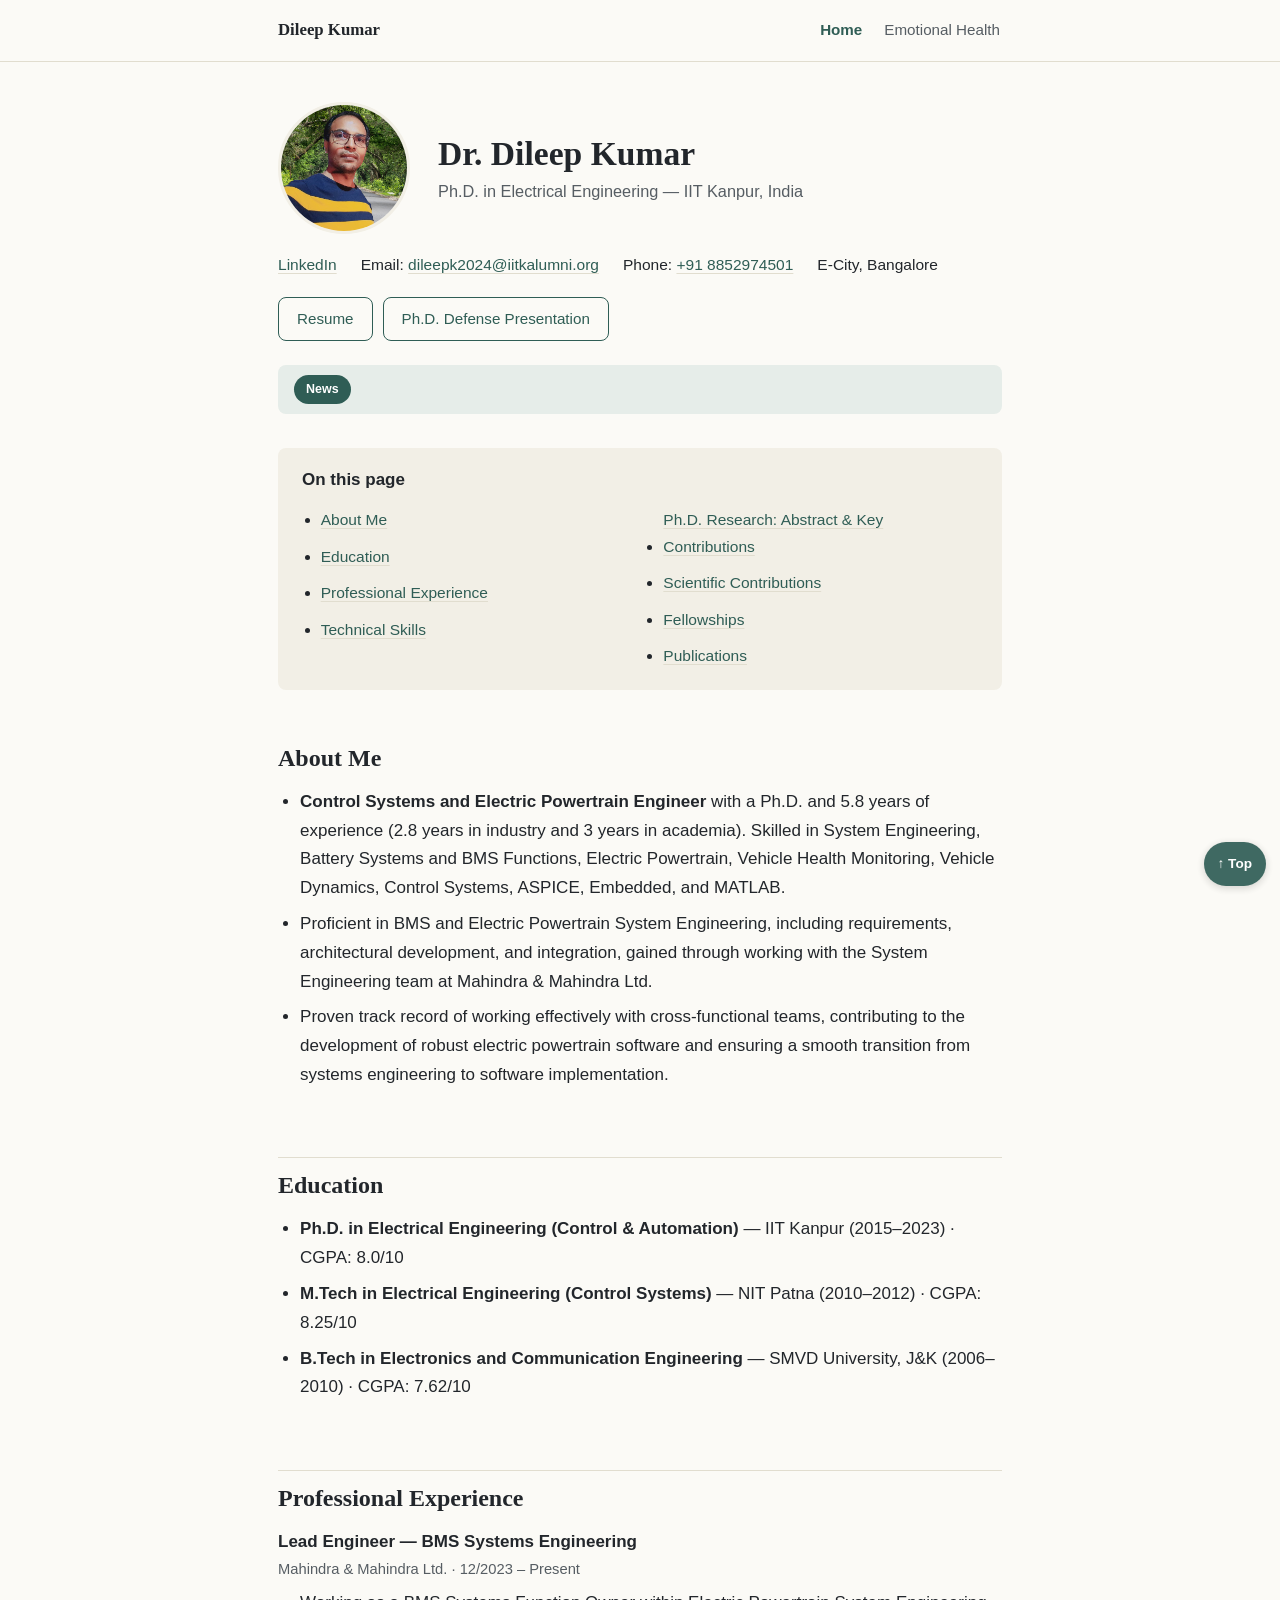
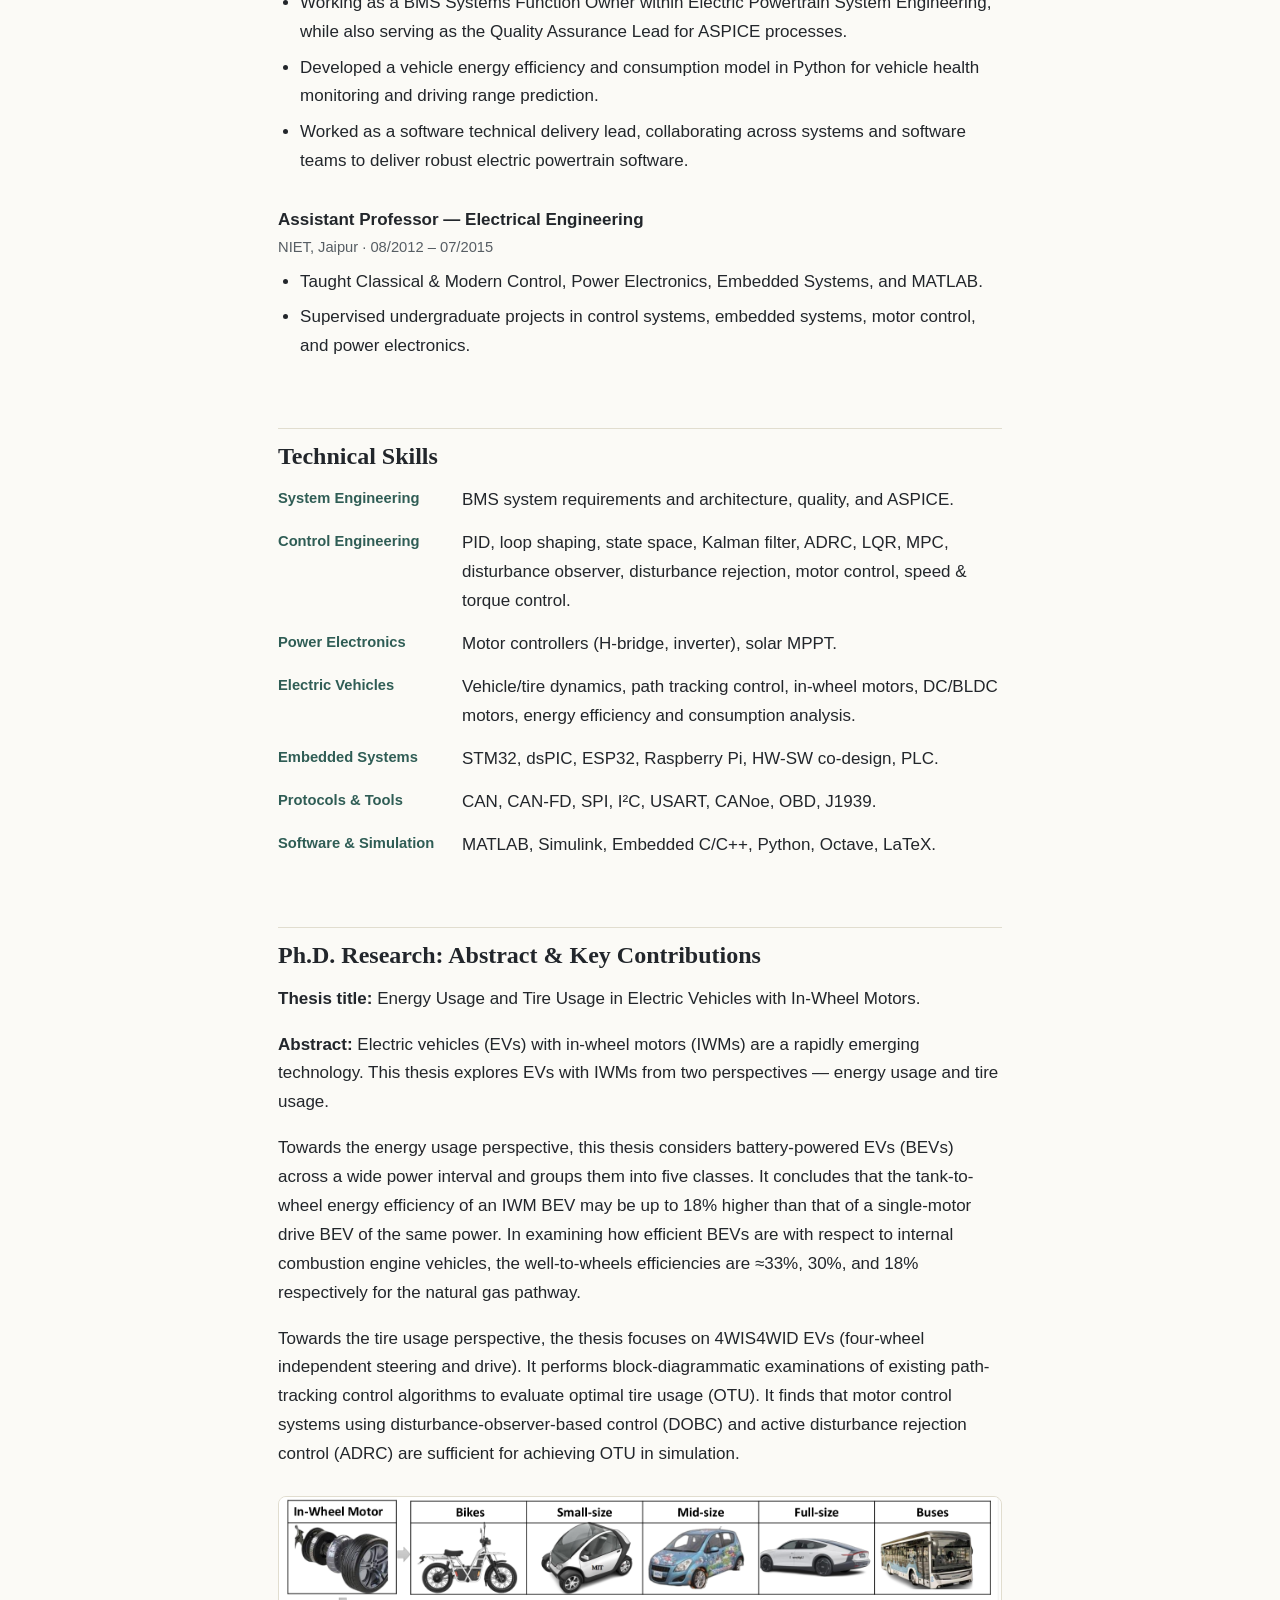
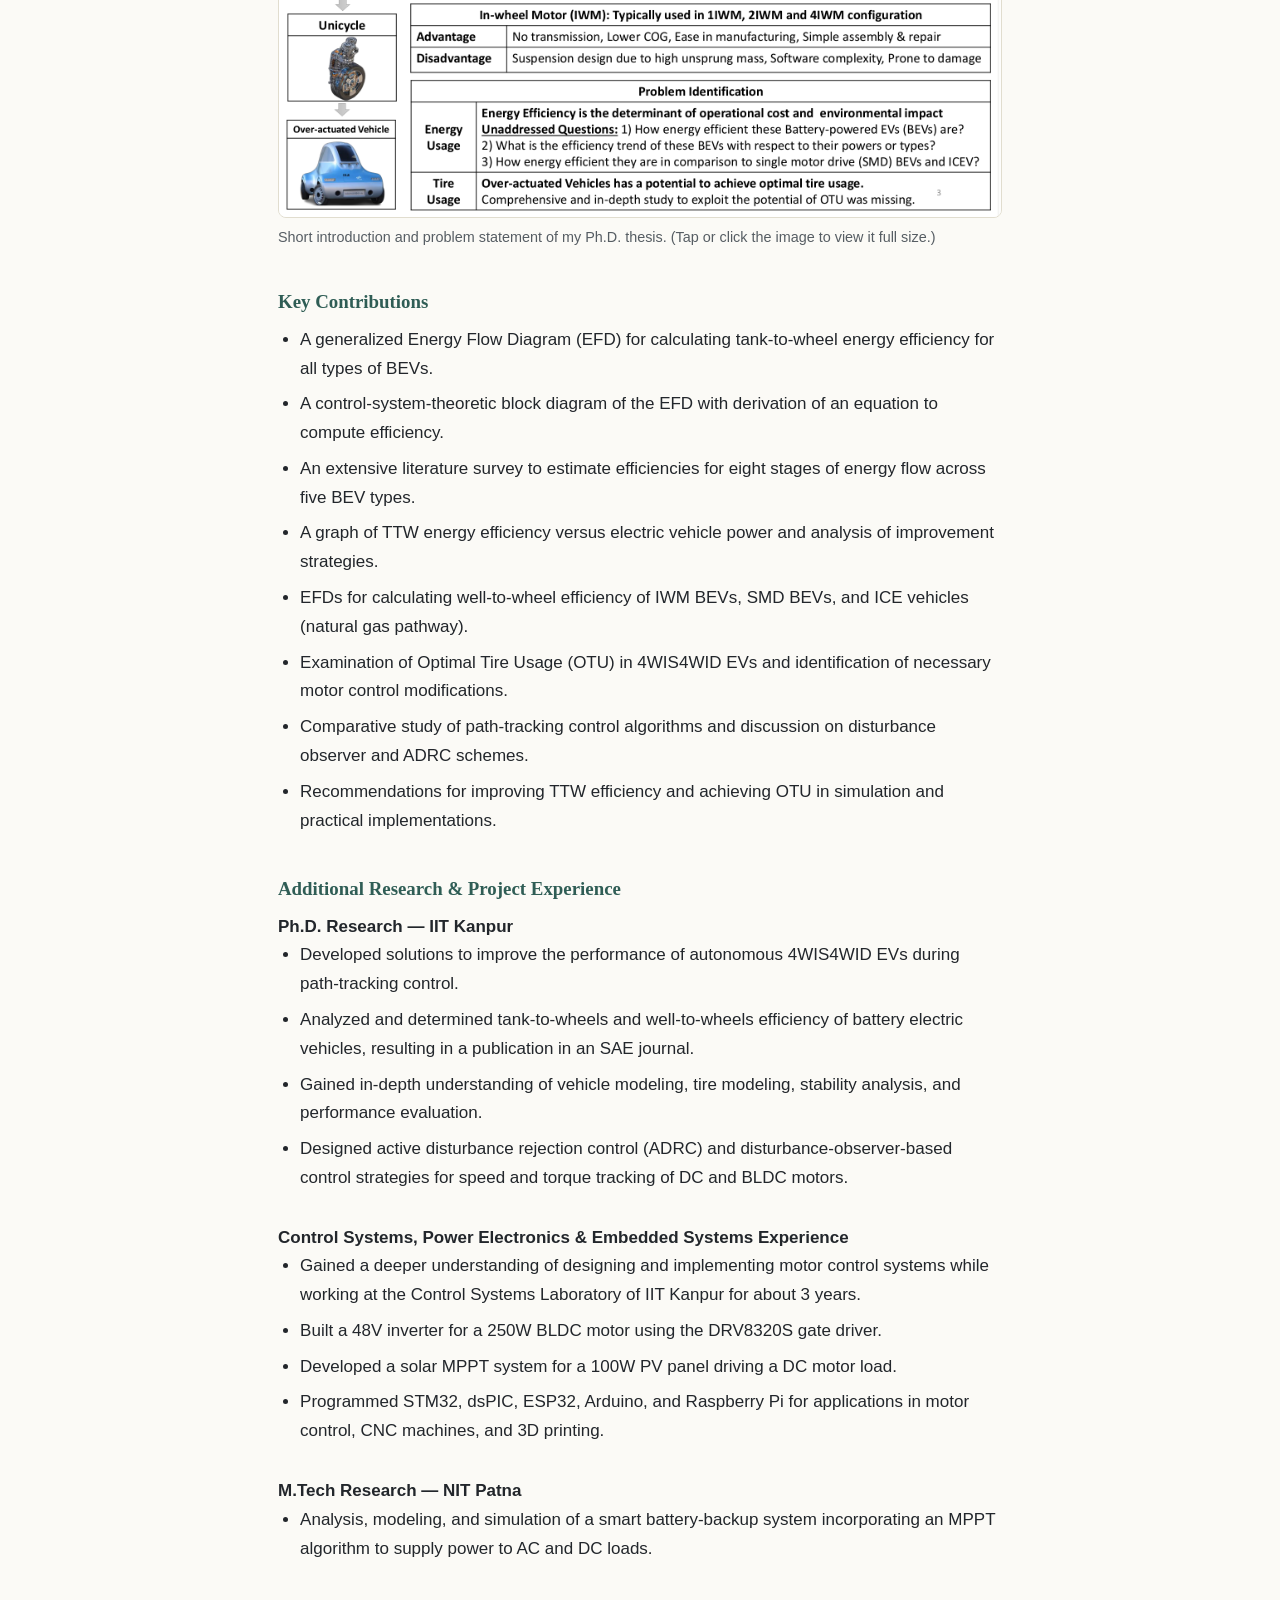
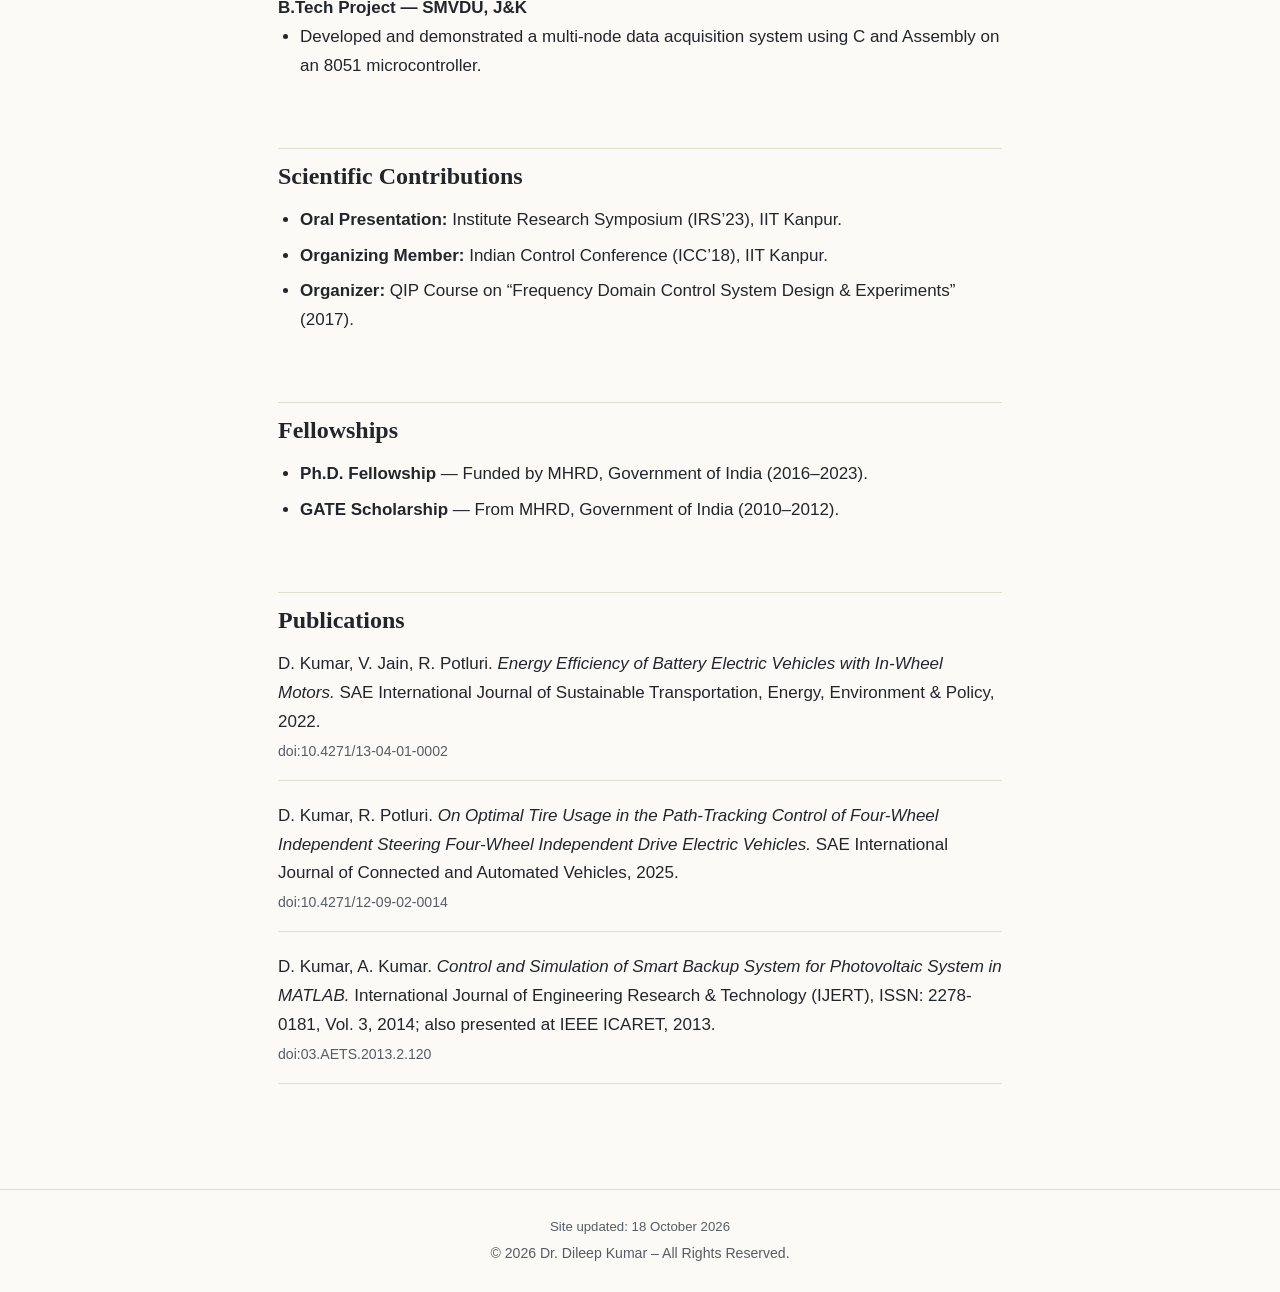
==== commit ebea583f: "Add files via upload" ====
--- a/index.html
+++ b/index.html
@@ -4,8 +4,16 @@
 <meta charset="UTF-8">
 <meta name="viewport" content="width=device-width, initial-scale=1.0">
 <meta name="theme-color" content="#2F5D55">
-<title>Dr. Dileep Kumar</title>
-<meta name="description" content="Dr. Dileep Kumar: Ph.D. in Electrical Engineering (IIT Kanpur), control systems and electric powertrain engineer.">
+<title>Dr. Dileep Kumar | Electrical Engineering & Research</title>
+<meta name="description" content="Academic and professional profile of Dr. Dileep Kumar, IIT Kanpur Ph.D.: electric powertrain engineering, research, publications, and CBT educational notes.">
+<meta name="author" content="Dr. Dileep Kumar">
+<link rel="canonical" href="https://kumar-dileep.github.io/">
+<meta property="og:type" content="website">
+<meta property="og:site_name" content="Dr. Dileep Kumar">
+<meta property="og:title" content="Dr. Dileep Kumar | Electrical Engineering & Research">
+<meta property="og:description" content="Academic and professional profile of Dr. Dileep Kumar, IIT Kanpur Ph.D.: electric powertrain engineering, research, publications, and CBT educational notes.">
+<meta property="og:url" content="https://kumar-dileep.github.io/">
+<meta name="twitter:card" content="summary">
 <link rel="stylesheet" href="style.css">
 </head>
 <body id="top">
@@ -243,8 +251,12 @@
 <a class="to-top" href="#top" aria-label="Back to top">&uarr; Top</a>
 
 <footer class="site-footer">
-  &copy; 2026 Dr. Dileep Kumar &ndash; All Rights Reserved.
+  <div class="footer-inner">
+    <p class="footer-meta">Site updated: <time datetime="2026-10-18">18 October 2026</time></p>
+    <p>&copy; 2026 Dr. Dileep Kumar &ndash; All Rights Reserved.</p>
+  </div>
 </footer>
+<script src="site-enhancements.js" defer></script>
 
 </body>
 </html>
--- a/style.css
+++ b/style.css
@@ -536,3 +536,82 @@
   a { color: inherit; text-decoration: none; }
   h2, h3, h4, figure, .distortion, .step-block { break-inside: avoid; }
 }
+
+
+/* ---------- October 2026 accessibility, attribution, footer ---------- */
+.page-byline {
+  margin: 0.3em 0 1.6em;
+  color: var(--ink-soft);
+  font-size: 0.91rem;
+  line-height: 1.65;
+}
+.byline-divider { margin: 0 0.45em; color: var(--ink-soft); }
+
+/* Collapsible table of contents on phones; visible on desktop by default.
+   The complete contents remain available without JavaScript. */
+.toc-details > summary {
+  cursor: pointer;
+  min-height: 44px;
+  display: flex;
+  align-items: center;
+  justify-content: space-between;
+  gap: 12px;
+  font-weight: 700;
+  color: var(--ink);
+  line-height: 1.4;
+  list-style: none;
+}
+.toc-details > summary::-webkit-details-marker { display: none; }
+.toc-details > summary::after {
+  content: "−";
+  color: var(--accent);
+  font-family: var(--font-body);
+  font-size: 1.25rem;
+  font-weight: 400;
+  flex: 0 0 auto;
+}
+.toc-details:not([open]) > summary::after { content: "+"; }
+.toc-details > summary:focus-visible {
+  outline: 2px solid var(--accent);
+  outline-offset: 2px;
+  border-radius: 2px;
+}
+.toc-details > .toc-outline { margin-top: 0.55em; }
+.toc-details .toc-outline a { overflow-wrap: anywhere; }
+
+.footer-inner { max-width: var(--content-width); margin: 0 auto; }
+.site-footer .footer-inner p { margin: 0.2em 0; }
+.site-footer a { color: var(--accent); }
+.site-footer .visitor-stat { color: var(--ink); font-weight: 600; }
+.site-footer .footer-meta { font-size: 0.94em; }
+#visitor-count { display: inline; font-weight: 700; color: var(--accent); }
+/* GoatCounter's documented HTML visitor-count markup */
+#visitor-count > div {
+  display: inline;
+  padding: 0;
+  margin: 0;
+  border: none;
+  background: transparent;
+  box-shadow: none;
+  font: inherit;
+  color: inherit;
+}
+#visitor-count #gcvc-for, #visitor-count #gcvc-by { display: none; }
+#visitor-count #gcvc-views { font: inherit; color: inherit; }
+
+@media (max-width: 640px) {
+  .page-byline { font-size: 0.88rem; }
+  .toc { padding: 12px 14px; }
+  .toc-outline a { line-height: 1.55; padding: 5px 2px; }
+  .site-nav .nav-inner { gap: 0 12px; }
+  .site-nav .links { gap: 0 12px; }
+  .site-nav .links a {
+    display: inline-flex;
+    align-items: center;
+    min-height: 44px;
+  }
+  .table-wrap { scrollbar-width: thin; }
+}
+@media print {
+  .site-footer .visitor-stat { display: none; }
+}
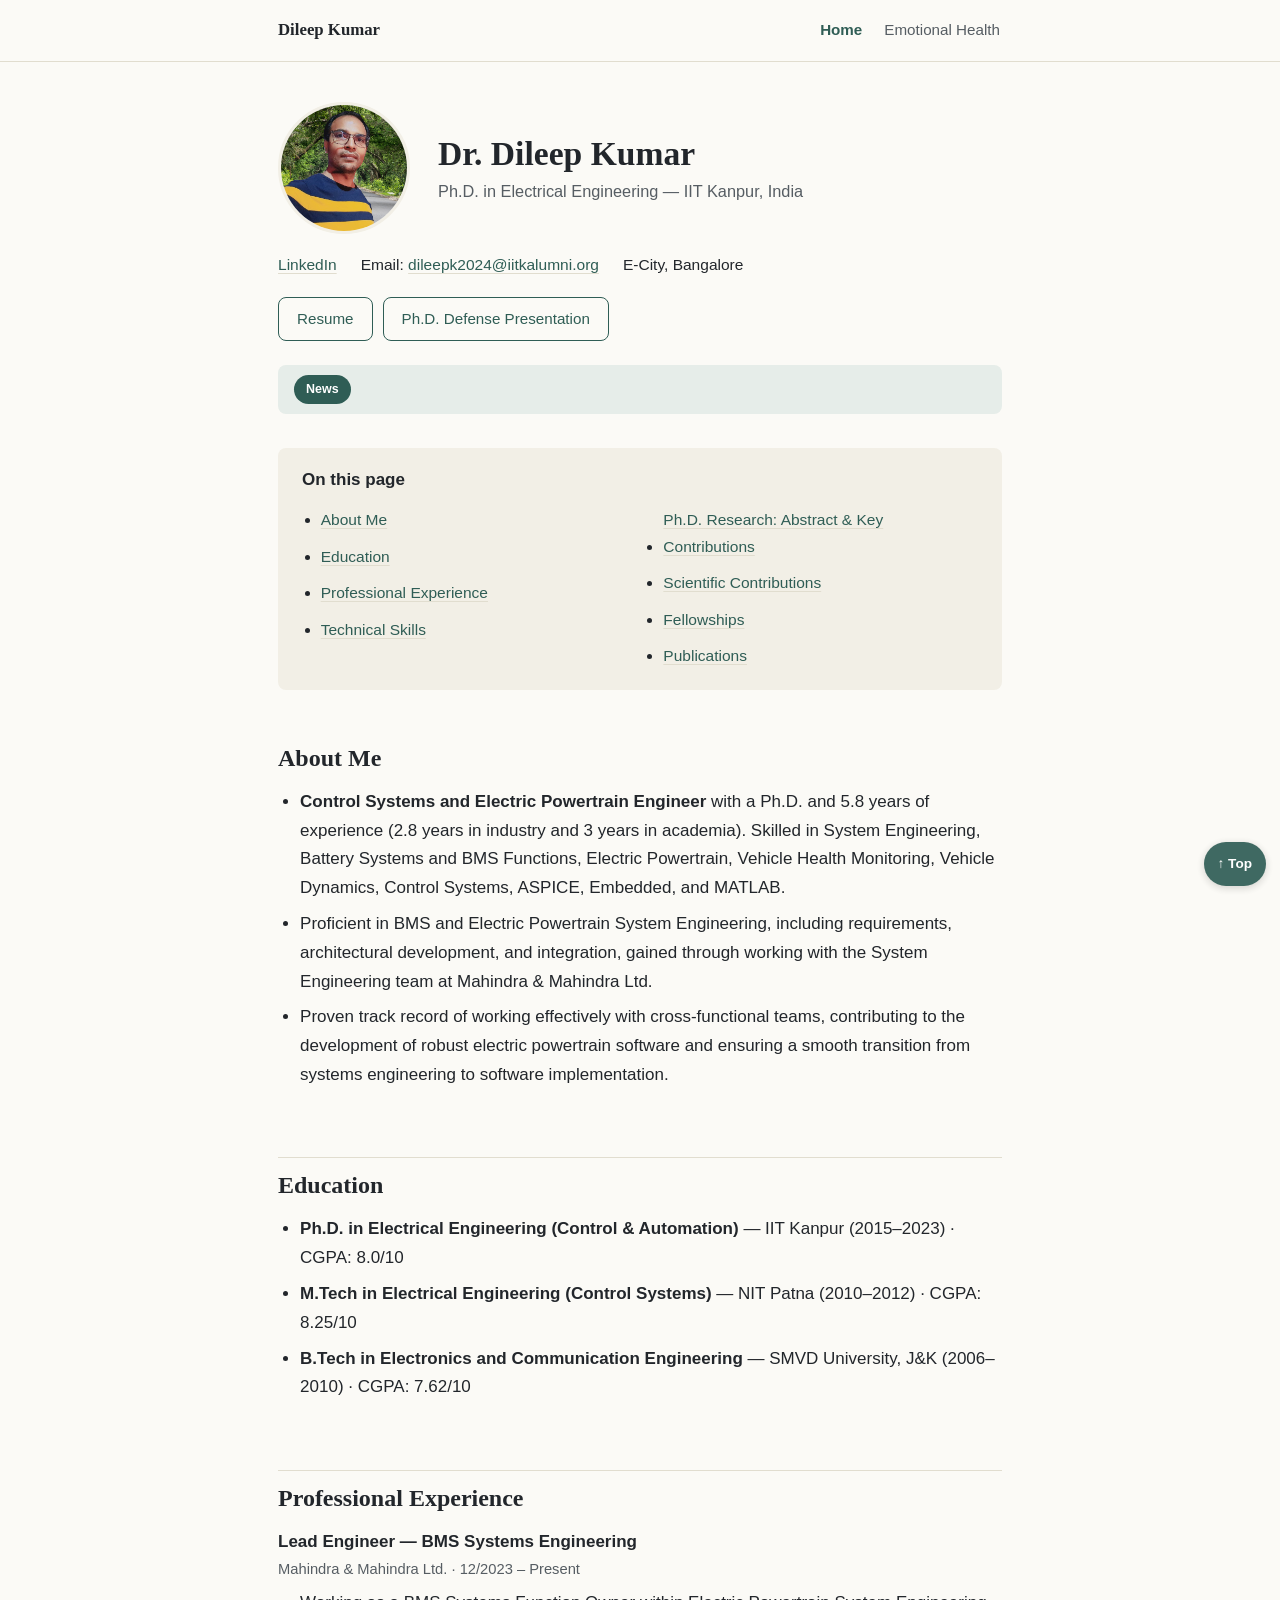
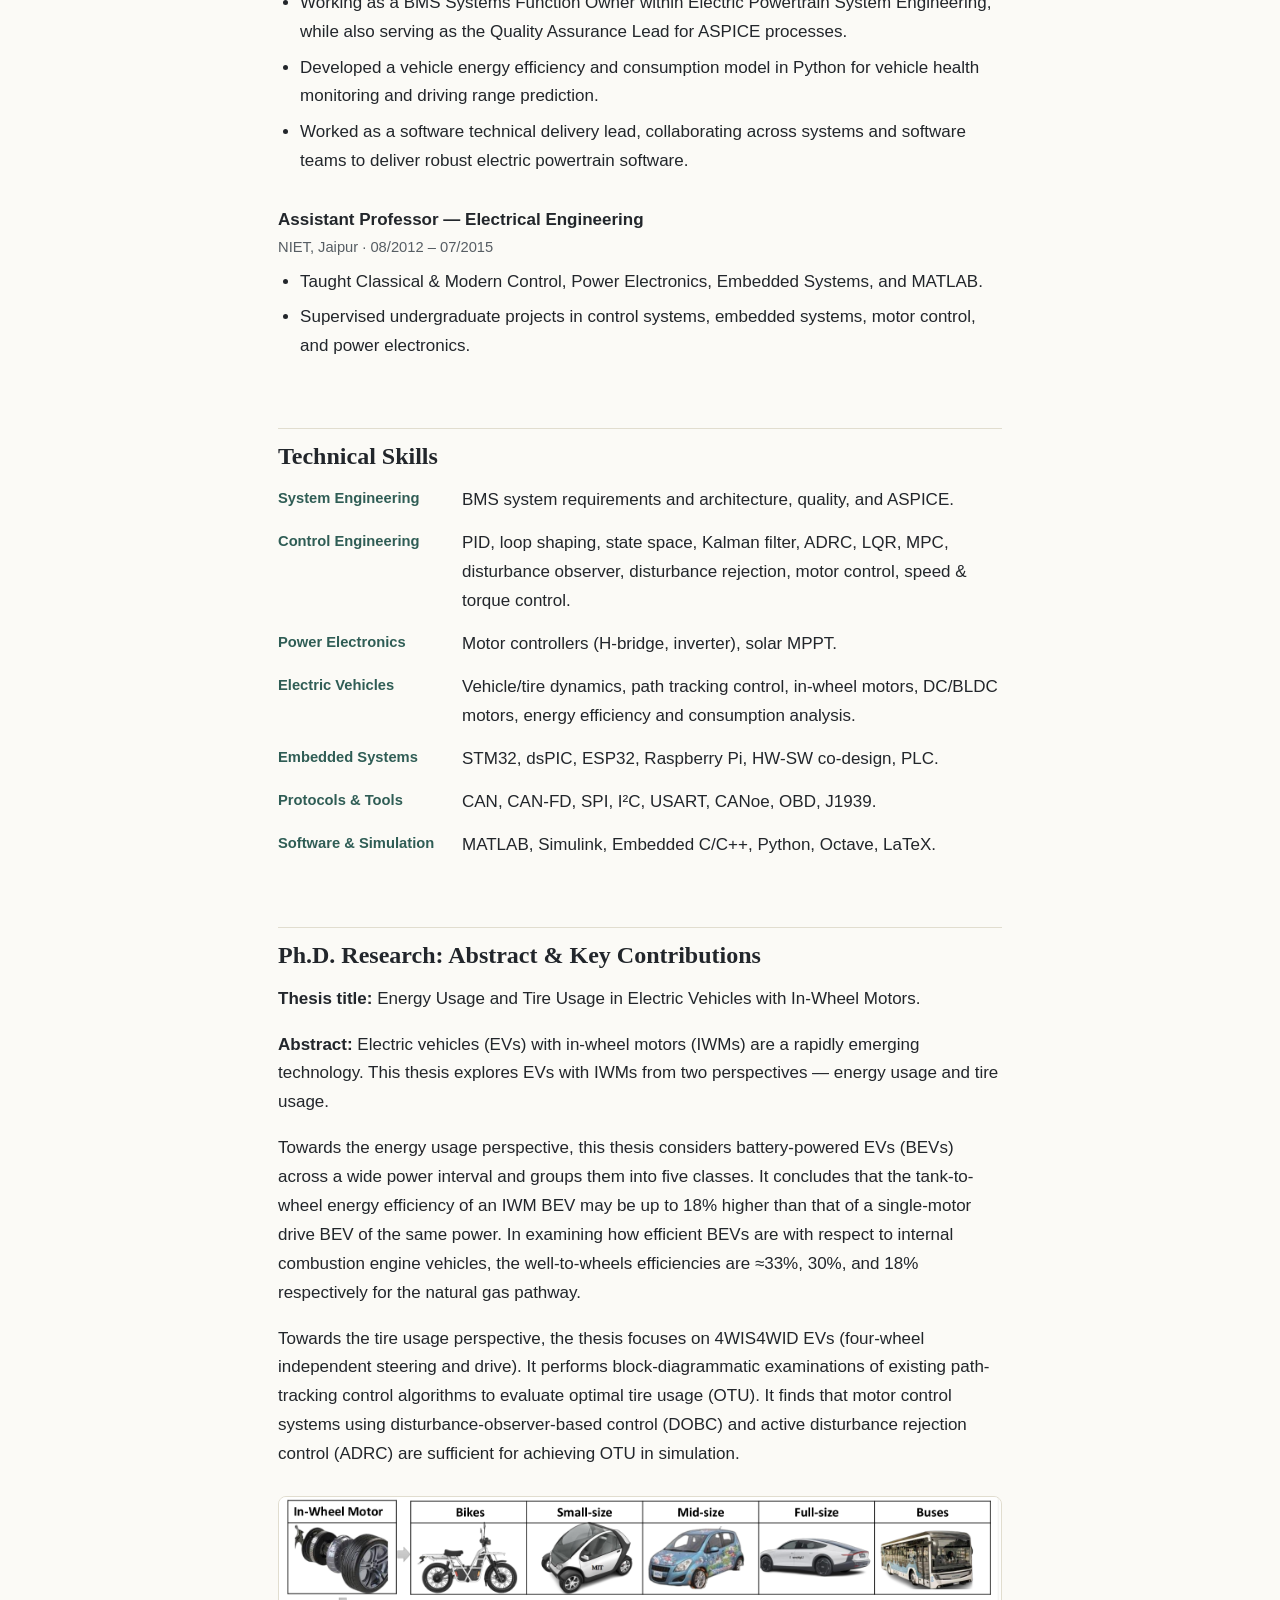
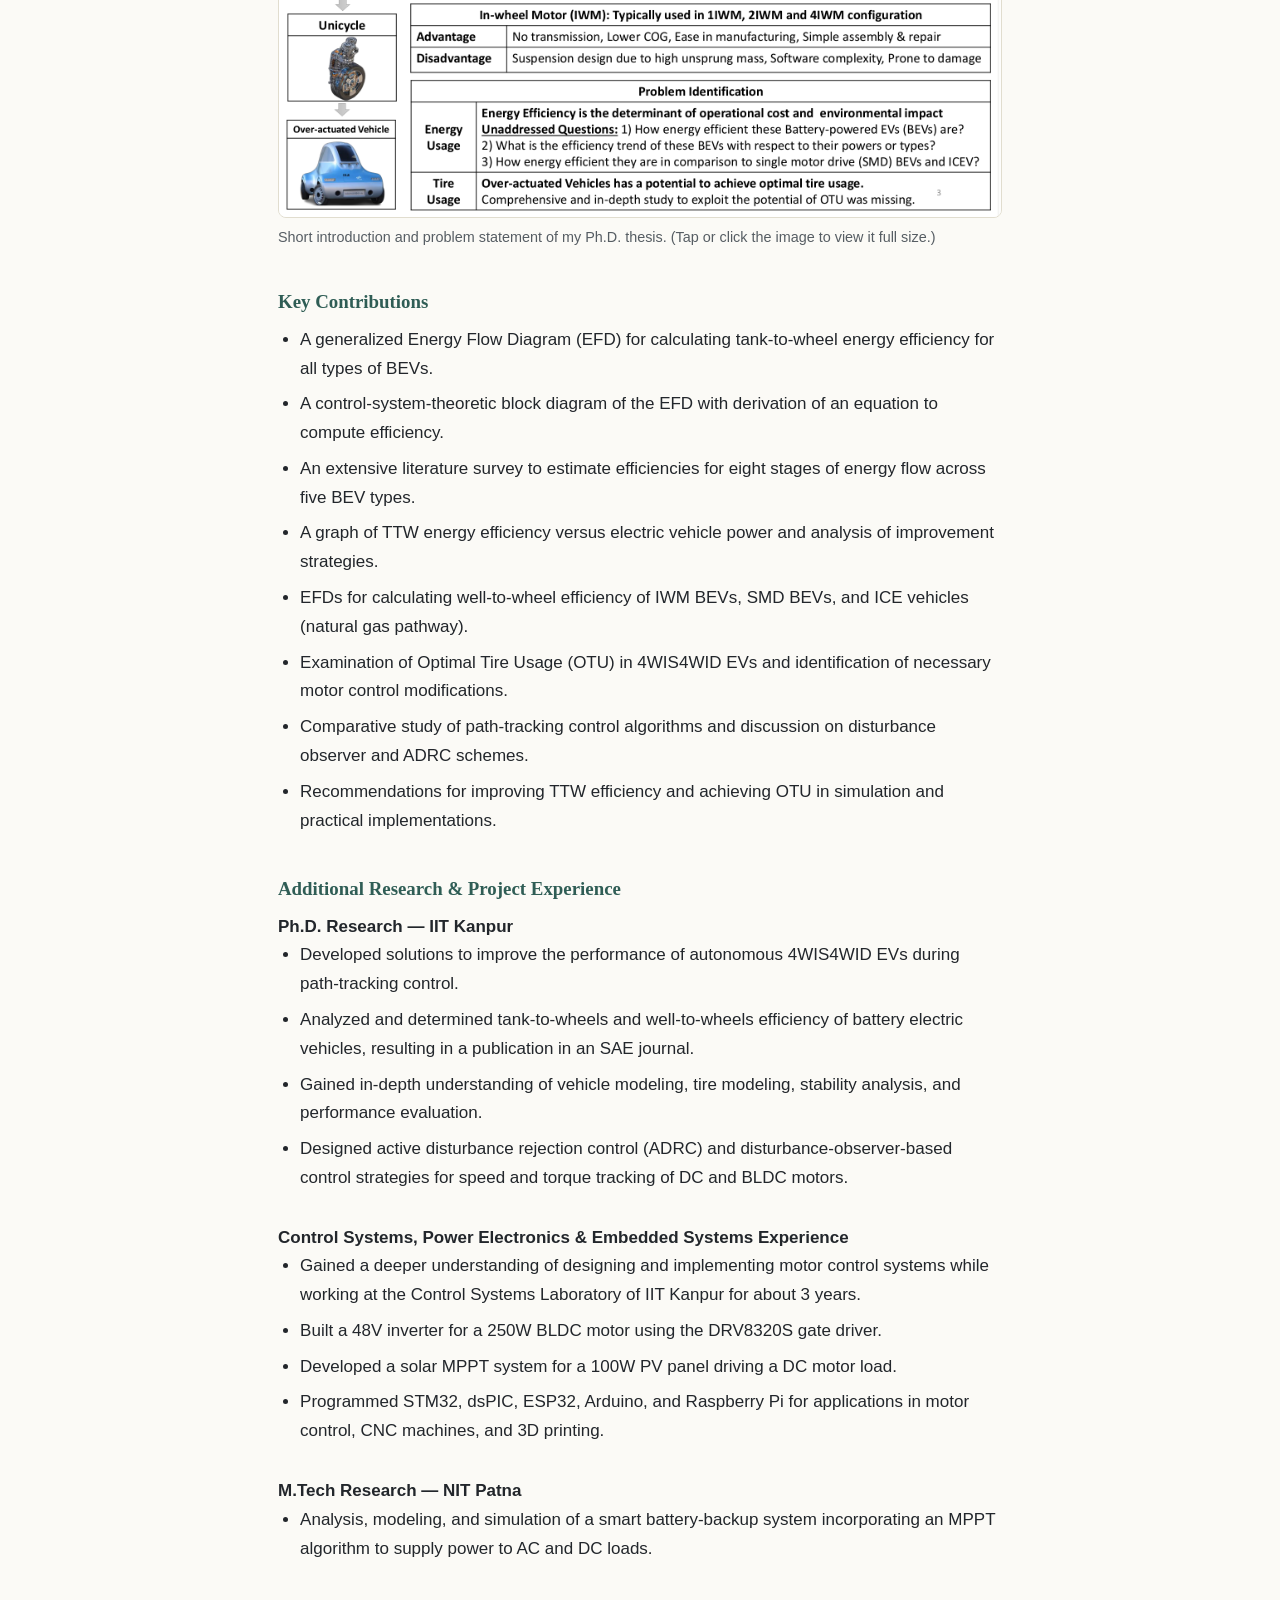
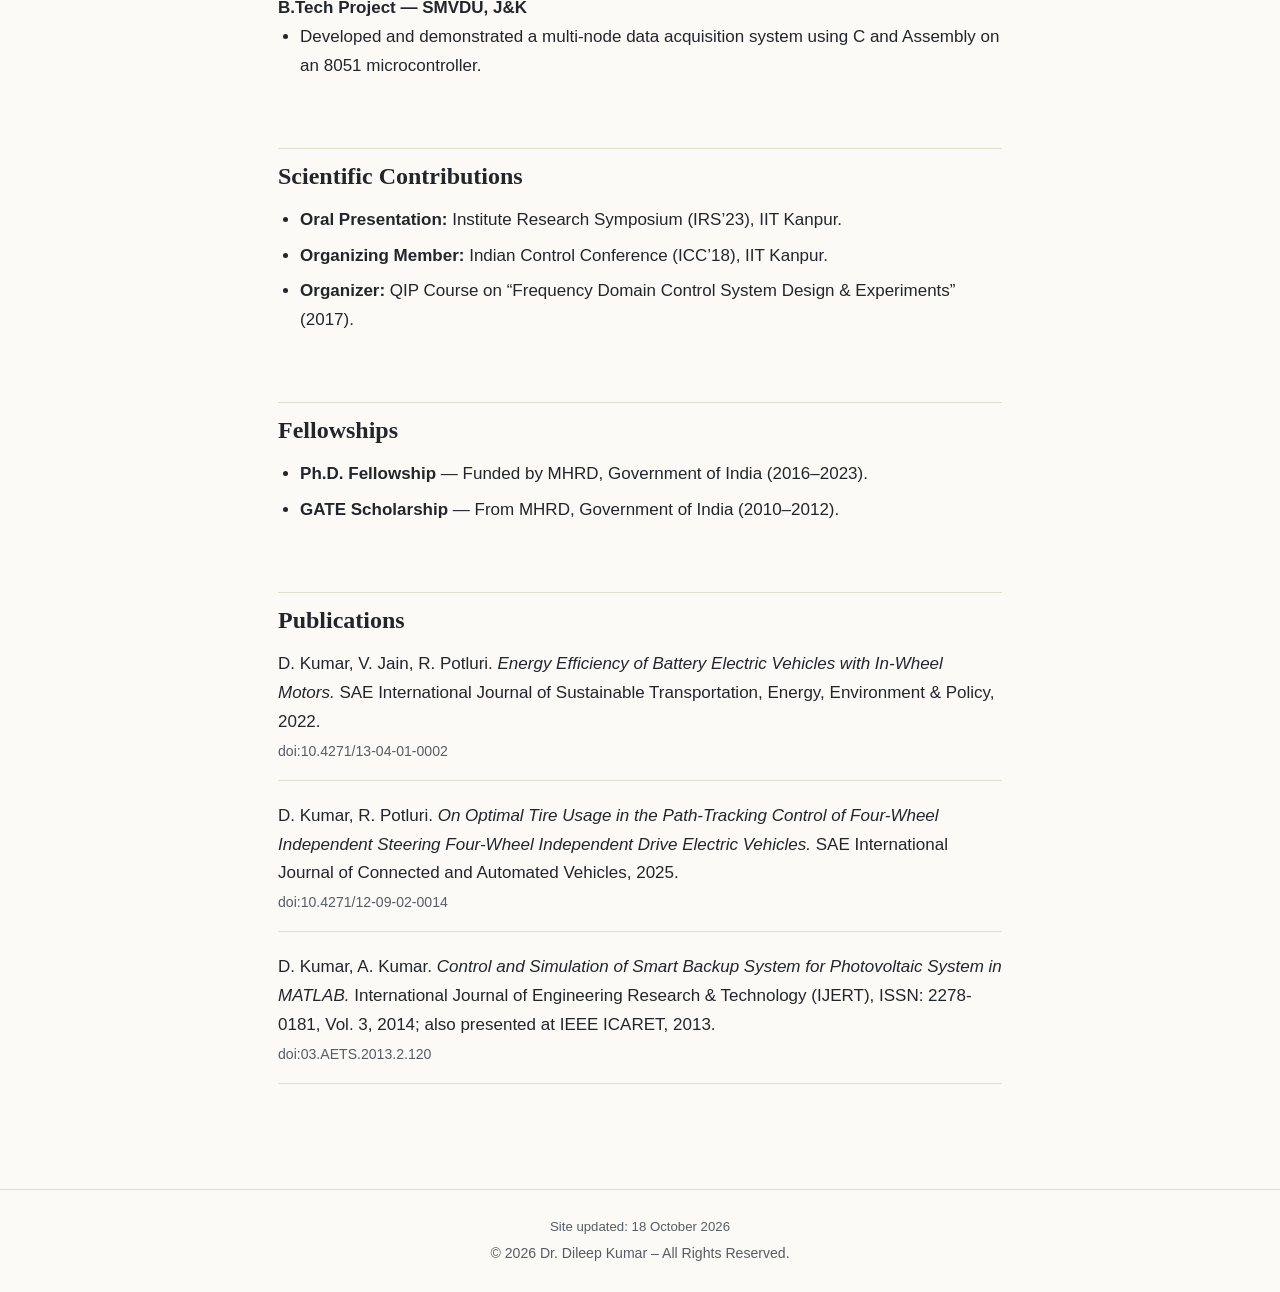
==== commit d3f6da75: "Update index.html" ====
--- a/index.html
+++ b/index.html
@@ -25,7 +25,7 @@
     <a class="brand" href="index.html">Dileep Kumar</a>
     <div class="links">
       <a href="index.html" aria-current="page">Home</a>
-      <a href="Emotional.html">Emotional Health</a>
+      <a href="emotional_health.html">Emotional Health</a>
     </div>
   </div>
 </nav>
@@ -42,9 +42,7 @@
 
   <ul class="meta-list">
     <li><a href="https://www.linkedin.com/in/dlpkmr53/" rel="noopener">LinkedIn</a></li>
-    <li>Email: <a href="mailto:dileepk2024@iitkalumni.org">dileepk2024@iitkalumni.org</a></li>
-    <li>Phone: <a href="tel:+918852974501">+91 8852974501</a></li>
-    <li>E-City, Bangalore</li>
+    <li>Email: <a href="mailto:dileepk2024@iitkalumni.org">dileepk2024@iitkalumni.org</a></li>  <li>E-City, Bangalore</li>
   </ul>
 
   <div class="btn-row">
@@ -62,7 +60,7 @@
     <span class="ticker-badge">News</span>
     <div class="ticker-viewport">
       <p class="ticker-content">
-        <a href="Emotional.html#talks">Invited talk: &ldquo;Keeping
+        <a href="emotional_health.html#talks">Invited talk: &ldquo;Keeping
         Ourselves Emotionally Healthy: A Cognitive Behavioral Therapy
         Approach&rdquo; &mdash; AICTE Training and Learning (ATAL)
         Academy Faculty Development Programme (FDP), UKF College of
